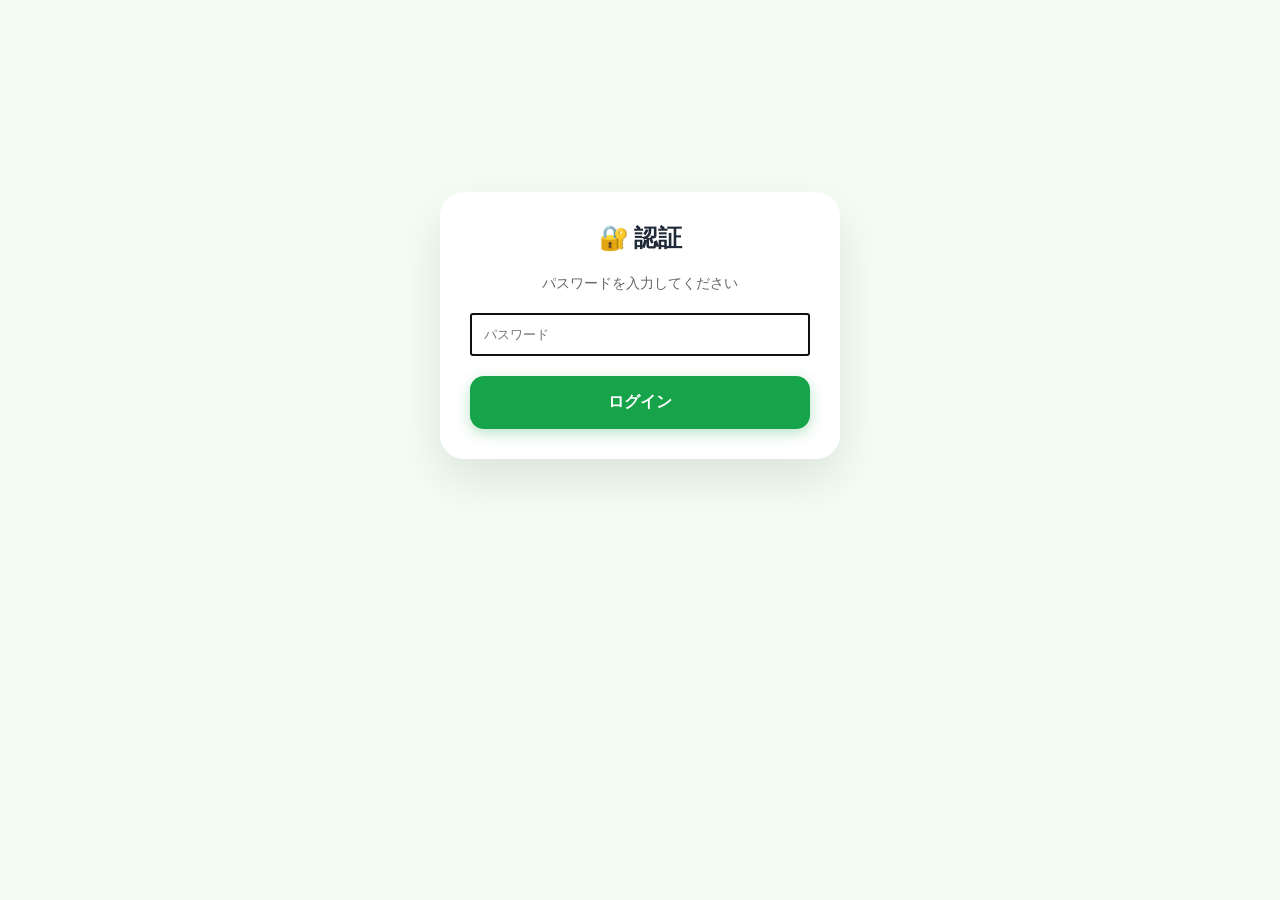
==== index.html @ e1ee48bd "Fix: バグ16 個人取引の帳簿・収支グラフ・帳票出力を連動" ====
<!DOCTYPE html>
<html lang="ja">
<head>
    <meta charset="UTF-8">
    <meta name="viewport" content="width=device-width, initial-scale=1.0, maximum-scale=1.0, user-scalable=no">
    <title>統合管理システム</title>
    <!-- Google Fonts for typography -->
    <link href="https://fonts.googleapis.com/css2?family=Inter:wght@400;500;600;700&display=swap" rel="stylesheet">
    <link rel="stylesheet" href="style.css">
    <link rel="apple-touch-icon" href="apple-touch-icon.png">
    <link rel="icon" type="image/png" href="apple-touch-icon.png">
    <script src="https://cdnjs.cloudflare.com/ajax/libs/html5-qrcode/2.3.8/html5-qrcode.min.js" type="text/javascript"></script>
</head>
<body>
    <!-- ログインモーダル (GitHub Pages用) -->
    <div id="login-modal" class="modal" style="display: none; z-index: 9999; background: rgba(0,0,0,0.8);">
        <div class="modal-content" style="max-width: 400px; margin: 15% auto; text-align: center;">
            <h2 style="margin-bottom: 20px;">🔐 認証</h2>
            <p style="margin-bottom: 20px; font-size: 0.9rem; color: #666;">パスワードを入力してください</p>
            <input type="password" id="login-password" class="search-input" placeholder="パスワード" style="width: 100%; margin-bottom: 20px; padding: 12px;">
            <div id="login-error" style="color: #e74c3c; margin-bottom: 15px; display: none; font-size: 0.85rem;">パスワードが正しくありません</div>
            <button id="login-submit-btn" class="primary-btn" style="width: 100%;">ログイン</button>
        </div>
    </div>
    <div class="app-container" style="display: none;">
        <!-- Side Menu (提案32) -->
        <div id="menu-overlay" class="menu-overlay"></div>
        <nav id="side-menu" class="side-menu">
            <div class="menu-header">
                <div class="menu-title">メニュー</div>
                <button id="menu-close-btn" class="icon-btn"><ion-icon name="close-outline"></ion-icon></button>
            </div>
            <ul class="menu-list">
                <li class="menu-item" id="menu-settings-btn">
                    <ion-icon name="settings-outline"></ion-icon>
                    <span>システム設定</span>
                </li>
                <li class="menu-item" id="menu-master-btn">
                    <ion-icon name="construct-outline"></ion-icon>
                    <span>マスタ管理</span>
                </li>
                <li class="menu-item" id="menu-rebuild-stock-btn">
                    <ion-icon name="refresh-circle-outline"></ion-icon>
                    <span>在庫の全再集計</span>
                </li>
                <li class="menu-item" id="menu-sales-analysis-btn">
                    <ion-icon name="bar-chart-outline"></ion-icon>
                    <span>売上分析</span>
                </li>
                <li class="menu-item" id="menu-history-search-btn">
                    <ion-icon name="search-outline"></ion-icon>
                    <span>過去履歴検索</span>
                </li>
            </ul>
            <div class="menu-footer">
                <p>Ver 1.0.0</p>
            </div>
        </nav>

        <!-- Header -->
        <header class="glass-header">
            <div class="header-main">
                <button id="menu-open-btn" class="icon-btn header-icon-btn">
                    <ion-icon name="menu-outline"></ion-icon>
                </button>
                <div class="header-center">
                    <h1 id="header-title">統合管理システム</h1>
                </div>
                <button id="sync-btn" class="icon-btn header-icon-btn" title="データを同期">
                    <ion-icon name="sync-outline"></ion-icon>
                </button>
            </div>
        </header>

        <!-- Main Content Area -->
        <main id="content-area">
            <!-- 1. ホーム (Dashboard) -->
            <div id="tab-ledger" class="tab-content active">
                <!-- View Switcher (Segment Control) -->
                <div class="view-switcher">
                    <button class="switcher-item active" data-view="dashboard">ダッシュボード</button>
                    <button class="switcher-item" data-view="details">月次明細</button>
                </div>

                <!-- 在庫アラートセクション (常に上部に表示) -->
                <div class="card glass-card alert-section">
                    <div id="inventory-alerts-container">
                        <div class="empty-history" style="padding: 20px; text-align: center; color: var(--text-muted);">
                            <ion-icon name="sync-outline" class="spinning" style="font-size: 20px; margin-bottom: 4px;"></ion-icon>
                            <div>在庫状況を確認中...</div>
                        </div>
                    </div>
                </div>

                <!-- 共通期間フィルタ (Unified Ledger Filter) -->
                <div id="unified-ledger-filter" class="unified-ledger-filter" style="margin: 8px 0;">
                    <!-- JSで動的に生成 -->
                </div>

                <!-- 1. Dashboard View (Active by default) -->
                <div id="ledger-dashboard-view">
                    <!-- Summary Section -->
                    <div class="ledger-top-summary">
                        <div class="empty-history" style="width: 100%; padding: 30px; text-align: center; color: var(--text-muted); background: rgba(255,255,255,0.3); border-radius: 12px;">
                            <ion-icon name="sync-outline" class="spinning" style="font-size: 24px; margin-bottom: 8px;"></ion-icon>
                            <div>収支データを集計中...</div>
                        </div>
                    </div>

                    <!-- Chart Card -->
                    <div class="card glass-card ledger-chart-card">
                        <div class="card-header-with-filter">
                            <h2 class="card-title-with-icon">
                                <ion-icon name="stats-chart-outline"></ion-icon>
                                収支推移
                            </h2>
                        </div>
                        
                        <div class="chart-container">
                            <div class="chart-y-axis">
                                <span>100k</span>
                                <span>50k</span>
                                <span>0k</span>
                            </div>
                            <div class="chart-bars">
                                <!-- JSで動的に生成されます -->
                            </div>
                        </div>
                        <div class="chart-legend">
                            <span class="legend-item"><span class="dot income"></span>売上</span>
                            <span class="legend-item"><span class="dot expense"></span>費用</span>
                        </div>
                    </div>

                    <!-- Recent Transactions -->
                    <div class="card glass-card list-card ledger-list">
                        <h2 class="section-title-mini">最新の取引履歴</h2>
                        <div class="empty-history" style="padding: 40px; text-align: center; color: var(--text-muted);">
                            <ion-icon name="sync-outline" class="spinning" style="font-size: 24px; margin-bottom: 8px;"></ion-icon>
                            <div>履歴を読み込み中...</div>
                        </div>
                    </div>
                </div>

                <!-- 2. Detailed Table View (Hidden by default) -->
                <div id="ledger-details-view" style="display: none;">
                    <div class="card glass-card detailed-table-card">
                        <div class="card-header-with-filter">
                            <h2 class="card-title-with-icon">
                                <ion-icon name="list-outline"></ion-icon>
                                月次明細
                            </h2>
                            <button id="export-ledger-btn" class="btn-export" title="スプレッドシートに出力">
                                <ion-icon name="cloud-download-outline"></ion-icon>
                                <span>帳票出力</span>
                            </button>
                        </div>

                        <!-- 帳票出力ステータスエリア -->
                        <div id="ledger-export-status" class="export-status-area" style="display: none; margin: 10px 0; padding: 10px 14px; border-radius: 8px; font-size: 0.9em;"></div>

                        <div class="detailed-table-wrapper">
                            <table class="detailed-table">
                                <thead>
                                    <tr>
                                        <th class="sticky-col first">注文日</th>
                                        <th class="sticky-col second">品名</th>
                                        <th>売上</th>
                                        <th>仕入</th>
                                        <th>通信</th>
                                        <th>修繕</th>
                                        <th>消耗品</th>
                                        <th>諸会</th>
                                        <th>手数料</th>
                                        <th>雑費</th>
                                        <th class="profit-col">粗利</th>
                                    </tr>
                                </thead>
                                <tbody id="ledger-list-body">
                                    <!-- JSで動的に描画されます -->
                                </tbody>
                                <tfoot>
                                    <tr class="totals-row">
                                        <td colspan="2" class="sticky-col first">合計</td>
                                        <td id="ledger-total-sales">0</td>
                                        <td id="ledger-total-purchase">0</td>
                                        <td id="ledger-total-comm">0</td>
                                        <td id="ledger-total-repair">0</td>
                                        <td id="ledger-total-supplies">0</td>
                                        <td id="ledger-total-dues">0</td>
                                        <td id="ledger-total-fee">0</td>
                                        <td id="ledger-total-misc">0</td>
                                        <td id="ledger-total-profit" class="profit-col">0</td>
                                    </tr>
                                </tfoot>
                            </table>
                        </div>
                        <p class="table-hint">※横スクロールで詳細を確認できます。日付・品名は固定されています。</p>
                    </div>
                </div>
            </div>

            <!-- 2. 在庫 (Inventory) -->
            <div id="tab-inventory" class="tab-content">
                <div class="inventory-header">
                    <div class="search-container">
                        <div class="search-bar">
                            <ion-icon name="search-outline"></ion-icon>
                            <input type="text" id="stock-search-input" placeholder="在庫を検索...">
                            <button id="stock-search-clear" title="検索をクリア">
                                <ion-icon name="close-outline"></ion-icon>
                            </button>
                            <button id="stock-scan-btn-top" class="icon-btn-inline" title="QRスキャン">
                                <ion-icon name="camera-outline"></ion-icon>
                            </button>
                        </div>
                    </div>
                    <div class="inventory-filter-chips">
                        <button class="filter-chip" data-filter="in-stock">
                            <ion-icon name="checkmark-circle-outline"></ion-icon>在庫あり
                        </button>
                        <button class="filter-chip" data-filter="no-stock">
                            <ion-icon name="close-circle-outline"></ion-icon>在庫なし
                        </button>
                        <button class="filter-chip" data-filter="stock-alert">
                            <ion-icon name="alert-circle-outline"></ion-icon>不足
                        </button>
                        <button class="filter-chip" data-filter="threshold-zero">
                            <ion-icon name="warning-outline"></ion-icon>閾値0
                        </button>
                        <button class="filter-chip" data-filter="unchecked">
                            <ion-icon name="help-circle-outline"></ion-icon>未確認
                        </button>
                        <button class="filter-chip" data-filter="hidden">
                            <ion-icon name="eye-off-outline"></ion-icon>非表示品
                        </button>
                        <div id="dynamic-category-chips" class="dynamic-chips-wrapper">
                            <!-- JSで動的にカテゴリチップが生成されます -->
                        </div>
                    </div>
                </div>

                <div class="card glass-card stock-card">
                    <div class="card-header-with-badge">
                        <h2 class="card-title-with-icon">
                            <ion-icon name="cube-outline"></ion-icon>
                            現在庫一覧
                        </h2>
                        <div style="display: flex; gap: 8px; align-items: center;">
                            <button id="stocktake-mode-toggle" class="mode-toggle-btn">
                                <ion-icon name="checkbox-outline"></ion-icon>
                                棚卸開始
                            </button>
                            <span class="count-badge">全 <span id="total-stock-items">-</span> 品目</span>
                        </div>
                    </div>

                    <div class="stock-table-container">
                        <div id="stock-list-body" class="stock-list-container">
                            <div style="text-align:center; padding: 40px; color: var(--text-secondary);">
                                <ion-icon name="sync-outline" class="spinning" style="font-size: 24px; vertical-align: middle; margin-right: 8px;"></ion-icon>
                                データを読み込み中...
                            </div>
                        </div>
                    </div>
                </div>
            </div>

            <!-- 3. 仕入 (Purchase) -->
            <div id="tab-purchase" class="tab-content">
                <div class="summary-card glass-card">
                    <h3>今月の仕入合計</h3>
                    <div class="amount" id="purchase-monthly-total">読み込み中...</div>
                    <div class="history-badge cursor-pointer" onclick="document.getElementById('purchase-history').scrollIntoView({behavior: 'smooth'})">
                        <ion-icon name="checkmark-circle"></ion-icon>
                        <span id="purchase-history-count">読み込み中...</span>
                    </div>
                </div>
                <div class="card glass-card">
                    <h2 class="card-title-with-icon">
                        <ion-icon name="cart-outline"></ion-icon>
                        新規仕入
                    </h2>
                    <div class="input-grid">
                        <div class="input-group">
                            <label>仕入日</label>
                            <input type="date" id="purchase-date">
                        </div>
                        <div class="input-group">
                            <label>ステータス</label>
                            <select id="buy-status-entry">
                                <option value="">--- データ取得中 ---</option>
                            </select>
                        </div>
                    </div>
                    <div class="input-group">
                        <label>仕入先</label>
                        <input type="text" id="buy-vendor" list="supplier-list" placeholder="仕入先を入力または選択">
                        <datalist id="supplier-list">
                        </datalist>
                    </div>
                    <div class="input-group">
                        <label>品名 <span id="buy-item-preview" class="input-image-preview"></span></label>
                        <input type="text" id="buy-item" list="product-list" placeholder="品名を入力または選択">
                        <datalist id="product-list">
                        </datalist>
                    </div>
                    <div class="input-grid">
                        <div class="input-group">
                            <label>価格 (合計)</label>
                            <input type="number" id="buy-price" placeholder="0">
                        </div>
                        <div class="input-group">
                            <label>数量</label>
                            <input type="number" id="buy-quantity" placeholder="0">
                        </div>
                    </div>
                    <div class="input-group">
                        <label>支払方法</label>
                        <input type="text" id="buy-payment" list="payment-list" placeholder="支払方法を入力または選択">
                        <datalist id="payment-list">
                        </datalist>
                    </div>
                    <div class="input-group">
                        <label>区分</label>
                        <select id="buy-category">
                            <option value="">--- データ取得中 ---</option>
                        </select>
                    </div>
                    <div class="input-group">
                        <label>備考</label>
                        <textarea id="buy-note" placeholder="備考を入力"></textarea>
                    </div>
                    <div class="submit-group btn-group-horizontal">
                        <button id="buy-submit" class="primary-btn">単発で登録</button>
                        <button id="buy-add-basket" class="primary-btn secondary-btn" style="background: var(--light-green); color: var(--accent-green); border: none;">
                            <ion-icon name="add-circle-outline"></ion-icon> リストに追加
                        </button>
                    </div>

                    <!-- 買い物カゴエリア (Proposal 38) -->
                    <div id="basket-section-purchase" class="basket-section">
                        <h3 style="font-size: 13px; margin-bottom: 12px; color: var(--text-muted);">
                            <ion-icon name="list-outline"></ion-icon> 一括登録待ちリスト
                        </h3>
                        <div id="basket-list-purchase" class="basket-list">
                            <!-- JSで挿入 -->
                        </div>
                        <div class="basket-footer">
                            <div class="basket-total">
                                <label>レシート/注文 合計</label>
                                <span class="val" id="basket-total-purchase">¥0</span>
                            </div>
                            <div class="btn-group-horizontal">
                                <button class="primary-btn bulk-submit-btn" style="background: var(--accent-green);">一括登録する</button>
                                <button class="primary-btn secondary-btn bulk-clear-btn">破棄</button>
                            </div>
                        </div>
                    </div>
                </div>

                <div class="history-section" id="purchase-history">
                    <h2 class="section-title card-title-with-icon">
                        <ion-icon name="time-outline"></ion-icon>
                        仕入履歴
                    </h2>
                    
                    <div id="purchase-history-list">
                        <div class="empty-history" style="padding: 40px; text-align: center; color: var(--text-muted);">
                            <ion-icon name="sync-outline" class="spinning" style="font-size: 24px; margin-bottom: 8px;"></ion-icon>
                            <div>読み込み中...</div>
                        </div>
                    </div>
                </div>
            </div>

            <!-- 4. 製造 (Manufacturing) -->
            <div id="tab-manufacturing" class="tab-content">
                <div class="summary-card glass-card">
                    <h3>現在進行中の製造</h3>
                    <div class="amount" id="manufacturing-history-count">読み込み中...</div>
                    <div class="history-badge cursor-pointer" onclick="document.getElementById('manufacturing-history').scrollIntoView({behavior: 'smooth'})">
                        <span id="manufacturing-history-status">---</span>
                    </div>
                </div>

                <div class="card glass-card">
                    <h2 class="card-title-with-icon">
                        <ion-icon name="hammer-outline"></ion-icon>
                        製造開始
                    </h2>
                    <div class="input-grid">
                        <div class="input-group">
                            <label>製造開始日</label>
                            <input type="date" id="manufacturing-date">
                        </div>
                        <div class="input-group">
                            <label>製造数量</label>
                            <input type="text" id="make-quantity" min="1" placeholder="数量を入力">
                        </div>
                    </div>
                    <div class="input-group">
                        <label>品名 <span id="make-item-preview" class="input-image-preview"></span></label>
                        <div class="input-with-icon">
                            <select id="make-item">
                                <option value="">--- データ取得中 ---</option>
                            </select>
                            <button class="icon-input-btn mini-search-btn" onclick="openQuickSearch('make-item')">
                                <ion-icon name="search-outline"></ion-icon>
                            </button>
                        </div>
                    </div>

                    <!-- BOM在庫チェック結果表示用 (提案対応: 位置を上に移動) -->
                    <div id="bom-check-container" class="bom-check-container" style="display: none; margin-top: -10px; margin-bottom: 16px;">
                        <div class="bom-check-header">
                            <ion-icon name="list-circle-outline"></ion-icon>
                            <span>構成部品の在庫状況</span>
                        </div>
                        <div id="bom-check-result" class="bom-check-list">
                            <!-- JSで動的に生成されます -->
                        </div>
                    </div>

                    <div class="input-group">
                        <label>備考</label>
                        <textarea id="make-note" placeholder="特記事項があれば入力"></textarea>
                    </div>

                    <div class="auto-process-info">
                        <p><ion-icon name="information-circle-outline"></ion-icon> <strong>自動処理:</strong> 登録時に以下の処理が行われます</p>
                        <ul>
                            <li>製造IDの自動採番 (M0001-)</li>
                            <li>BOMに基づく在庫の自動引当</li>
                            <li>FIFOによる原価の自動計算</li>
                        </ul>
                    </div>

                    <button id="make-submit" class="primary-btn">製造を開始する</button>
                </div>

                <div class="history-section" id="manufacturing-history">
                    <h2 class="section-title card-title-with-icon">
                        <ion-icon name="list-outline"></ion-icon>
                        製造履歴・進捗管理
                    </h2>

                    <!-- 製造履歴フィルター (提案28) -->
                    <div class="history-filter-container glass-card shadow-none" style="padding: 12px; margin-bottom: 16px; background: rgba(255,255,255,0.4);">
                        <div class="input-grid">
                            <div class="input-group mini" style="margin-bottom: 0;">
                                <label style="font-size: 11px;">ステータス</label>
                                <select id="manufacturing-history-status-filter" style="padding: 6px 10px; font-size: 13px; height: 36px;" onchange="applyManufacturingHistoryFilter()">
                                    <option value="">すべて</option>
                                </select>
                            </div>
                            <div class="input-group mini" style="margin-bottom: 0;">
                                <label style="font-size: 11px;">品名</label>
                                <select id="manufacturing-history-item-filter" style="padding: 6px 10px; font-size: 13px; height: 36px;" onchange="applyManufacturingHistoryFilter()">
                                    <option value="">すべて</option>
                                </select>
                            </div>
                        </div>
                    </div>
                    
                    <div id="manufacturing-history-list">
                        <div class="empty-history" style="padding: 40px; text-align: center; color: var(--text-muted);">
                            <ion-icon name="sync-outline" class="spinning" style="font-size: 24px; margin-bottom: 8px;"></ion-icon>
                            <div>読み込み中...</div>
                        </div>
                    </div>
                </div>
            </div>

            <!-- 5. 販売 (Sales) -->
            <div id="tab-sales" class="tab-content">
                <div class="summary-card glass-card sales-summary-card" style="display: flex; flex-direction: row; justify-content: space-between; align-items: stretch; text-align: left; padding: 16px;">
                    <div class="sales-summary-main" style="flex: 1; border-right: 1px solid rgba(0,0,0,0.1); padding-right: 12px; display: flex; flex-direction: column; justify-content: center;">
                        <h3 style="margin-bottom: 4px; font-size: 11px; color: var(--text-secondary); text-align: left;">今月の売上</h3>
                        <div class="amount" id="sales-monthly-total" style="color: var(--accent-green); font-size: 20px; font-weight: 700; margin-bottom: 4px; text-align: left; width: auto;">読み込み中...</div>
                        <div style="font-size: 10px; color: var(--text-secondary);">完了: <span id="sales-completed-count" style="font-weight: 600;">0</span>件</div>
                    </div>
                    <div class="sales-summary-sub" style="flex: 1; padding-left: 12px; display: flex; flex-direction: column; justify-content: center;">
                        <h3 style="margin-bottom: 4px; font-size: 11px; color: var(--text-secondary); text-align: left;">売上見込み</h3>
                        <div class="amount-sub" id="sales-expected-total" style="font-size: 16px; font-weight: 700; color: var(--text-main); margin-bottom: 6px;">¥0</div>
                        <div class="history-badge cursor-pointer" style="margin-top: 0; align-self: flex-start; padding: 2px 6px; font-size: 10px;" onclick="document.getElementById('sales-history').scrollIntoView({behavior: 'smooth'})">
                            <span id="sales-history-status">---</span>
                        </div>
                    </div>
                </div>

                <div class="card glass-card">
                    <h2 class="card-title-with-icon">
                        <ion-icon name="pricetags-outline"></ion-icon>
                        販売登録
                    </h2>
                    
                    <div class="input-grid">
                        <div class="input-group">
                            <label>販売開始日</label>
                            <input type="date" id="sales-date">
                        </div>
                        <div class="input-group">
                            <label>管理区分</label>
                            <div class="radio-group-horizontal">
                                <label class="radio-label">
                                    <input type="radio" name="sales-type" value="business" checked>
                                    <span>事業用</span>
                                </label>
                                <label class="radio-label">
                                    <input type="radio" name="sales-type" value="personal">
                                    <span>個人用</span>
                                </label>
                            </div>
                        </div>
                    </div>

                    <div class="input-group">
                        <label>売先</label>
                        <select id="sale-buyer">
                            <option value="">--- データ取得中 ---</option>
                        </select>
                    </div>

                    <div class="input-group">
                        <label id="product-name-label">品名 <span id="sale-item-preview" class="input-image-preview"></span> <span id="sale-item-mode-text">(事業用: リストから選択のみ)</span></label>
                        <div class="input-with-icon">
                            <select id="sale-item">
                                <option value="">--- データ取得中 ---</option>
                            </select>
                            <button class="icon-input-btn mini-search-btn" onclick="openQuickSearch('sale-item')">
                                <ion-icon name="search-outline"></ion-icon>
                            </button>
                        </div>
                        <p class="input-hint personal-only" style="display: none;">※個人用は自由入力が可能です(実装時切替)</p>
                    </div>

                    <div class="input-grid">
                        <div class="input-group">
                            <label>数量</label>
                            <input type="number" id="sale-quantity" value="1" min="1">
                        </div>
                        <div class="input-group">
                            <label>販売価格</label>
                            <input type="number" id="sale-price" placeholder="0">
                        </div>
                    </div>

                    <!-- 販売在庫チェック結果表示用 (提案対応) -->
                    <div id="sale-stock-check-container" class="bom-check-container" style="display: none; margin-top: -10px; margin-bottom: 16px;">
                        <div id="sale-stock-check-result" class="bom-check-list">
                            <!-- JSで動的に生成されます -->
                        </div>
                    </div>

                    <div class="input-grid">
                        <div class="input-group">
                            <label>発送方法</label>
                            <select id="sale-shipping">
                                <option value="">--- 選択してください ---</option>
                                <option>らくらくメルカリ便</option>
                                <option>ゆうゆうメルカリ便</option>
                                <option>定形外郵便</option>
                                <option>宅急便</option>
                                <option>レターパック</option>
                                <option>その他</option>
                            </select>
                        </div>
                        <div class="input-group">
                            <label>送料合計</label>
                            <input type="number" id="sale-shipping-cost" placeholder="0">
                        </div>
                    </div>

                    <div class="input-group">
                        <label>追跡番号</label>
                        <input type="text" id="sale-tracking-number" placeholder="追跡番号を入力">
                    </div>

                    <div class="input-group">
                        <label>送料負担</label>
                        <div class="radio-group-horizontal">
                            <label class="radio-label">
                                <input type="radio" name="sale-shipping-payer" value="出品者" checked>
                                <span>出品者負担</span>
                            </label>
                            <label class="radio-label">
                                <input type="radio" name="sale-shipping-payer" value="落札者">
                                <span>落札者負担</span>
                            </label>
                        </div>
                    </div>

                    <div class="input-group">
                        <label>備考</label>
                        <textarea id="sale-note" placeholder="PUDO場所、取引メモなど"></textarea>
                    </div>

                    <div class="auto-process-info">
                        <p><ion-icon name="information-circle-outline"></ion-icon> <strong>処理:</strong> 登録時に以下の処理が行われます</p>
                        <ul>
                            <li>対象商品の即時在庫引当 (FIFO)</li>
                            <li>販売IDの自動採番 (S00001-)</li>
                            <li>(事業用のみ) 帳簿(T_帳簿)への自動転記</li>
                        </ul>
                    </div>

                    <div class="submit-group">
                        <button id="sale-submit" class="primary-btn">注文を登録する</button>
                        <button id="sale-submit-pending" class="primary-btn white-btn">入金待ちで登録</button>
                    </div>
                </div>

                <div class="history-section" id="sales-history">
                    <h2 class="section-title card-title-with-icon">
                        <ion-icon name="ship-outline"></ion-icon>
                        発送・取引待ち
                    </h2>
                    
                    <div class="history-filter-container glass-card shadow-none" style="padding: 12px; margin-bottom: 16px; background: rgba(255,255,255,0.4);">
                        <div class="input-grid">
                            <div class="input-group mini" style="margin-bottom: 0;">
                                <label style="font-size: 11px;">ステータス</label>
                                <select id="sales-history-status-filter" style="padding: 6px 10px; font-size: 13px; height: 36px;" onchange="applySalesHistoryFilter()">
                                    <option value="">すべて</option>
                                </select>
                            </div>
                            <div class="input-group mini" style="margin-bottom: 0;">
                                <label style="font-size: 11px;">売先</label>
                                <select id="sales-history-buyer-filter" style="padding: 6px 10px; font-size: 13px; height: 36px;" onchange="applySalesHistoryFilter()">
                                    <option value="">すべて</option>
                                </select>
                            </div>
                        </div>
                    </div>
                    
                    <div id="sales-history-list">
                        <div class="empty-history" style="padding: 40px; text-align: center; color: var(--text-muted);">
                            <ion-icon name="sync-outline" class="spinning" style="font-size: 24px; margin-bottom: 8px;"></ion-icon>
                            <div>読み込み中...</div>
                        </div>
                    </div>
                </div>
            </div>

            <!-- 6. 経費 (Expense) -->
            <div id="tab-expense" class="tab-content">
                <div class="summary-card glass-card">
                    <h3>今月の経費合計</h3>
                    <div class="amount" id="expense-monthly-total">読み込み中...</div>
                    <div class="history-badge cursor-pointer" onclick="document.getElementById('expense-history').scrollIntoView({behavior: 'smooth'})">
                        <ion-icon name="checkmark-circle"></ion-icon>
                        <span id="expense-history-count">読み込み中...</span>
                    </div>
                </div>
                <div class="card glass-card">
                    <h2 class="card-title-with-icon">
                        <ion-icon name="cash-outline"></ion-icon>
                        経費登録
                    </h2>
                    <div class="input-grid">
                        <div class="input-group">
                            <label>注文日</label>
                            <input type="date" id="expense-date">
                        </div>
                        <div class="input-group">
                            <label>ステータス</label>
                            <select id="exp-status-entry">
                                <option value="">--- データ取得中 ---</option>
                            </select>
                        </div>
                    </div>
                    <div class="input-grid-4-6">
                        <div class="input-group">
                            <label>仕訳</label>
                            <input type="text" id="exp-account" list="expense-category-list" placeholder="仕訳を入力または選択">
                            <datalist id="expense-category-list">
                            </datalist>
                        </div>
                        <div class="input-group">
                            <label>購入先</label>
                            <input type="text" id="exp-vendor" list="vendor-list" placeholder="購入先を入力または選択">
                            <datalist id="vendor-list">
                            </datalist>
                        </div>
                    </div>
                    <div class="input-group">
                        <label>品名 <span id="exp-item-preview" class="input-image-preview"></span></label>
                        <input type="text" id="exp-item" list="expense-item-list" placeholder="品名や内容を入力または選択">
                        <datalist id="expense-item-list">
                        </datalist>
                        <label style="display: flex; align-items: center; gap: 8px; margin-top: 8px; font-size: 0.9em; cursor: pointer; color: var(--text-secondary);">
                            <input type="checkbox" id="exp-is-stock" style="width: auto;">
                            在庫管理対象とする（梱包材など）
                        </label>
                    </div>
                    <div class="input-grid">
                        <div class="input-group">
                            <label>価格 (合計)</label>
                            <input type="number" id="exp-price" placeholder="0">
                        </div>
                        <div class="input-group">
                            <label>数量</label>
                            <input type="number" id="exp-quantity" placeholder="0">
                        </div>
                    </div>
                    <div class="input-grid" style="grid-template-columns: 7fr 3fr;">
                        <div class="input-group">
                            <label>支払方法</label>
                            <input type="text" id="exp-payment" list="expense-payment-list" placeholder="支払方法を入力または選択">
                            <datalist id="expense-payment-list">
                            </datalist>
                        </div>
                        <div class="input-group" style="justify-content: center; padding-left: 10px;">
                            <label style="display: flex; align-items: center; gap: 8px; margin-top: 24px; cursor: pointer;">
                                <input type="checkbox" id="exp-receipt" style="width: auto; transform: scale(1.1);">
                                レシート有り
                            </label>
                        </div>
                    </div>
                    <div class="input-group">
                        <label>備考</label>
                        <textarea id="exp-note" placeholder="詳細を入力"></textarea>
                    </div>
                    <div class="submit-group btn-group-horizontal">
                        <button id="exp-submit" class="primary-btn">単発で登録</button>
                        <button id="exp-add-basket" class="primary-btn secondary-btn" style="background: var(--light-green); color: var(--accent-green); border: none;">
                            <ion-icon name="add-circle-outline"></ion-icon> リストに追加
                        </button>
                    </div>

                    <!-- 買い物カゴエリア (Proposal 38) -->
                    <div id="basket-section-expense" class="basket-section">
                        <h3 style="font-size: 13px; margin-bottom: 12px; color: var(--text-muted);">
                            <ion-icon name="list-outline"></ion-icon> 一括登録待ちリスト
                        </h3>
                        <div id="basket-list-expense" class="basket-list">
                            <!-- JSで挿入 -->
                        </div>
                        <div class="basket-footer">
                            <div class="basket-total">
                                <label>レシート/注文 合計</label>
                                <span class="val" id="basket-total-expense">¥0</span>
                            </div>
                            <div class="btn-group-horizontal">
                                <button class="primary-btn bulk-submit-btn" style="background: var(--accent-green);">一括登録する</button>
                                <button class="primary-btn secondary-btn bulk-clear-btn">破棄</button>
                            </div>
                        </div>
                    </div>
                </div>

                <div class="history-section" id="expense-history">
                    <h2 class="section-title card-title-with-icon">
                        <ion-icon name="time-outline"></ion-icon>
                        経費履歴
                    </h2>
                    
                    <div id="expense-history-list">
                        <div class="empty-history" style="padding: 40px; text-align: center; color: var(--text-muted);">
                            <ion-icon name="sync-outline" class="spinning" style="font-size: 24px; margin-bottom: 8px;"></ion-icon>
                            <div>読み込み中...</div>
                        </div>
                    </div>
                </div>
            </div>
        </main>

        <!-- Stock Update Sticky Bar -->
        <div id="stock-update-bar" class="stock-update-sticky-bar">
            <div class="update-info">
                <label>変更品目</label>
                <span id="pending-update-count">0</span>
            </div>
            <div class="update-actions">
                <button id="bulk-update-threshold" class="btn-confirm-update">更新を確定</button>
                <button id="bulk-update-status" class="btn-confirm-archive">廃盤を確定</button>
            </div>
        </div>

        <!-- Stocktake Sticky Bar -->
        <div id="stocktake-bar" class="stocktake-sticky-bar" style="display:none;">
            <div class="stocktake-summary-info">
                <div class="summary-stat">
                    <label>確認品目</label>
                    <span id="stocktake-verified-count">0</span>
                </div>
                <div class="summary-stat">
                    <label>差異あり</label>
                    <span id="stocktake-diff-count">0</span>
                </div>
            </div>
            <div class="stocktake-actions">
                <div class="stocktake-note-container">
                    <input type="text" id="stocktake-note" placeholder="棚卸メモ (任意)">
                </div>
                <button id="stocktake-scan-btn" class="btn-scan-stocktake">
                    <ion-icon name="camera-outline"></ion-icon>
                    スキャン
                </button>
                <button id="stocktake-submit" class="btn-confirm-stocktake">
                    <ion-icon name="checkmark-done-outline"></ion-icon>
                    棚卸を確定
                </button>
            </div>
        </div>

        <!-- Bottom Navigation -->
        <nav class="bottom-nav glass-nav">
            <button class="nav-item active" data-target="ledger" data-title="ホーム">
                <ion-icon name="home-outline"></ion-icon>
                <span>ホーム</span>
            </button>
            <button class="nav-item" data-target="inventory" data-title="在庫">
                <ion-icon name="cube-outline"></ion-icon>
                <span>在庫</span>
            </button>
            <button class="nav-item" data-target="purchase" data-title="仕入">
                <ion-icon name="cart-outline"></ion-icon>
                <span>仕入</span>
                <span class="nav-badge"></span>
            </button>
            <button class="nav-item" data-target="manufacturing" data-title="製造">
                <ion-icon name="hammer-outline"></ion-icon>
                <span>製造</span>
                <span class="nav-badge"></span>
            </button>
            <button class="nav-item" data-target="sales" data-title="販売">
                <ion-icon name="pricetags-outline"></ion-icon>
                <span>販売</span>
                <span class="nav-badge"></span>
            </button>
            <button class="nav-item" data-target="expense" data-title="経費">
                <ion-icon name="cash-outline"></ion-icon>
                <span>経費</span>
                <span class="nav-badge"></span>
            </button>
        </nav>
    </div>

    <!-- Feedback UI -->
    <div id="global-loader">
        <div class="loader-content">
            <ion-icon name="sync-outline" class="loader-spinner"></ion-icon>
            <div id="loader-text" class="loader-text">処理中...</div>
        </div>
    </div>
    <div id="toast-container"></div>

    <!-- Ionicons Script -->
    <script type="module" src="https://unpkg.com/ionicons@7.1.0/dist/ionicons/ionicons.esm.js"></script>
    <script nomodule src="https://unpkg.com/ionicons@7.1.0/dist/ionicons/ionicons.js"></script>
    <!-- 画像プレビュー用モーダル -->
    <div id="image-modal" class="image-modal" onclick="closeImageModal()">
        <span class="image-modal-close">&times;</span>
        <img id="image-modal-content" src="">
    </div>

    <!-- 写真アップロード用（非表示） -->
    <input type="file" id="hidden-photo-input" accept="image/*" class="hidden-file-input" onchange="handlePhotoSelected(event)">

    <!-- 設定モーダル (Master Data Manager) -->
    <div id="settings-modal" class="modal-overlay">
        <div class="modal-container glass-card">
            <header class="modal-header">
                <div class="header-left">
                    <button id="settings-back-btn" class="icon-btn" style="display: none;">
                        <ion-icon name="arrow-back-outline"></ion-icon>
                    </button>
                    <h2 id="settings-title">システム設定・マスタ管理</h2>
                </div>
                <button id="settings-close-btn" class="icon-btn">
                    <ion-icon name="close-outline"></ion-icon>
                </button>
            </header>
            
            <div id="settings-content" class="modal-content">
                <!-- 1. マスタ選択リスト (初期表示) -->
                <div id="master-select-view" class="settings-view active">
                    <p class="settings-hint">編集するマスタを選択してください</p>
                    <div class="master-list-grid">
                        <!-- JSで動的に生成されます -->
                    </div>
                </div>

                <!-- 2. マスタデータ編集ビュー (選択後に表示) -->
                <div id="master-editor-view" class="settings-view" style="display: none;">
                    <div class="editor-header">
                        <div class="search-bar mini">
                            <ion-icon name="search-outline"></ion-icon>
                            <input type="text" id="master-search-input" placeholder="検索...">
                        </div>
                        <button id="master-add-btn" class="primary-btn mini-btn">
                            <ion-icon name="add-outline"></ion-icon>追加
                        </button>
                    </div>
                    <div class="master-table-wrapper">
                        <table class="master-table">
                            <thead id="master-table-head">
                                <!-- 動的にヘッダーが生成されます -->
                            </thead>
                            <tbody id="master-table-body">
                                <!-- 動的にデータ行が生成されます -->
                            </tbody>
                        </table>
                    </div>
                </div>
            </div>
        </div>
    </div>

    <!-- マスタ詳細編集用モーダル (Nested Modal) -->
    <div id="master-edit-modal" class="modal-overlay" style="z-index: 1100;">
        <div class="modal-container glass-card" style="height: auto; max-height: 80vh;">
            <header class="modal-header">
                <h2 id="master-edit-title">項目の編集</h2>
                <button id="master-edit-close-btn" class="icon-btn">
                    <ion-icon name="close-outline"></ion-icon>
                </button>
            </header>
            <div class="modal-content">
                <form id="master-edit-form">
                    <div id="master-edit-fields" class="input-grid-single">
                        <!-- 動的に入力フィールドが生成されます -->
                    </div>
                    <div style="margin-top: 24px; display: flex; gap: 12px;">
                        <button type="button" id="master-edit-cancel" class="primary-btn outline-btn">キャンセル</button>
                        <button type="submit" id="master-edit-submit" class="primary-btn">保存する</button>
                    </div>
                </form>
            </div>
        </div>
    </div>
    <!-- 部材追加モーダル (Proposal 15) -->
    <div id="add-material-modal" class="modal-overlay" style="z-index: 1100;">
        <div class="modal-container glass-card" style="height: auto; max-height: 80vh;">
            <header class="modal-header">
                <h2 id="add-material-title">部材の追加消費</h2>
                <button id="add-material-close-btn" class="icon-btn">
                    <ion-icon name="close-outline"></ion-icon>
                </button>
            </header>
            <div class="modal-content">
                <div class="input-grid-single">
                    <div class="input-group">
                        <label>部材名</label>
                        <input type="text" id="add-material-item" list="product-list" placeholder="部材名を検索・入力">
                    </div>
                    <div class="input-group">
                        <label>数量</label>
                        <input type="number" id="add-material-quantity" value="1" min="1">
                    </div>
                    <div class="input-group">
                        <label>理由/備考</label>
                        <input type="text" id="add-material-reason" placeholder="追加の理由など">
                    </div>
                </div>
                <div style="margin-top: 24px; display: flex; gap: 12px;">
                    <button type="button" id="add-material-cancel" class="primary-btn outline-btn">キャンセル</button>
                    <button type="button" id="add-material-submit" class="primary-btn">引き当てる</button>
                </div>
            </div>
        </div>
    </div>

    <!-- クイック検索モーダル (Proposal 37) -->
    <div id="quick-search-modal" class="modal-overlay" style="z-index: 1200;">
        <div class="modal-container glass-card" style="height: 85vh; max-height: 85vh; width: 95%; max-width: 500px;">
            <header class="modal-header" style="padding: 10px 16px;">
                <div class="header-left">
                    <ion-icon name="search-outline" style="color: var(--accent-green); font-size: 18px;"></ion-icon>
                    <h2 id="quick-search-title" style="font-size: 14px;">項目を選択</h2>
                </div>
                <button id="quick-search-close-btn" class="icon-btn">
                    <ion-icon name="close-outline"></ion-icon>
                </button>
            </header>
            <div class="modal-content" style="padding: 6px; display: flex; flex-direction: column;">
                <div class="search-bar mini" style="margin-bottom: 4px;">
                    <ion-icon name="filter-outline"></ion-icon>
                    <input type="text" id="quick-search-input" placeholder="キーワードで絞り込み...">
                </div>
                <div id="quick-search-list" class="quick-search-list" style="flex: 1; overflow-y: auto;">
                    <!-- JSでリストが生成されます -->
                </div>
            </div>
        </div>
    </div>

    <!-- QRスキャナーオーバーレイ (Body直下へ移動) -->
    <div id="scanner-overlay" class="scanner-overlay" style="display: none;">
        <div class="scanner-container">
            <div id="reader"></div>
            <div class="scanner-controls">
                <input type="file" id="qr-file-input" accept="image/*" style="display: none;">
                <button id="scanner-file-btn" class="primary-btn outline-btn" style="padding: 8px 16px; font-size: 0.9rem;">
                    <ion-icon name="image-outline"></ion-icon> 画像を選択/撮影
                </button>
                <button id="scanner-close-btn" class="btn-secondary">閉じる</button>
            </div>
        </div>
    </div>

    <!-- 売上分析モーダル -->
    <div id="sales-analysis-modal" class="modal" style="display: none;">
        <div class="modal-container glass-card" style="height: 90vh; max-height: 90vh; width: 95%; max-width: 600px; display: flex; flex-direction: column;">
            <header class="modal-header">
                <div class="header-left">
                    <ion-icon name="bar-chart-outline" style="color: var(--accent-green); font-size: 20px;"></ion-icon>
                    <h2>売上分析</h2>
                </div>
                <button id="sales-analysis-close-btn" class="icon-btn">
                    <ion-icon name="close-outline"></ion-icon>
                </button>
            </header>
            <div class="modal-content" style="flex: 1; overflow-y: auto; padding: 15px;">
                <!-- 期間選択 -->
                <div class="filter-group" style="margin-bottom: 15px;">
                    <div class="filter-row">
                        <span class="filter-label">期間:</span>
                        <select id="sales-analysis-period-select" class="form-input">
                            <option value="current_month">今月</option>
                            <option value="last_month">先月</option>
                            <option value="current_year">今年</option>
                            <option value="all">全期間</option>
                        </select>
                    </div>
                </div>

                <div class="analysis-section">
                    <h3>商品別売上ランキング</h3>
                    <div id="analysis-product-ranking" class="analysis-card-list"></div>
                </div>
                
                <div class="analysis-section" style="margin-top: 20px;">
                    <h3>売先別売上分析</h3>
                    <div id="analysis-buyer-ranking" class="analysis-card-list"></div>
                </div>

                <div class="analysis-section" style="margin-top: 20px;">
                    <h3>月別利益率推移</h3>
                    <div id="analysis-profit-margin" class="analysis-card-list"></div>
                </div>

                <div class="analysis-section" style="margin-top: 20px;">
                    <h3>収支サマリー（年間俯瞰）</h3>
                    <div class="table-responsive">
                        <table class="ledger-table">
                            <thead>
                                <tr><th>月</th><th>売上</th><th>経費</th><th>粗利</th></tr>
                            </thead>
                            <tbody id="analysis-yearly-summary"></tbody>
                        </table>
                    </div>
                </div>
            </div>
        </div>
    </div>

    <!-- 過去履歴検索モーダル -->
    <div id="history-search-modal" class="modal" style="display: none;">
        <div class="modal-container glass-card" style="height: 90vh; max-height: 90vh; width: 95%; max-width: 600px; display: flex; flex-direction: column;">
            <header class="modal-header">
                <div class="header-left">
                    <ion-icon name="search-outline" style="color: var(--accent-green); font-size: 20px;"></ion-icon>
                    <h2>過去履歴検索</h2>
                </div>
                <button id="history-search-close-btn" class="icon-btn">
                    <ion-icon name="close-outline"></ion-icon>
                </button>
            </header>
            <div class="modal-content" style="flex: 1; overflow-y: auto; padding: 15px; display: flex; flex-direction: column;">
                <div class="search-filters" style="margin-bottom: 15px; background: var(--card-bg); padding: 10px; border-radius: 8px;">
                    <div class="form-group" style="margin-bottom: 10px;">
                        <label>検索キーワード (品名/摘要など)</label>
                        <input type="text" id="history-search-keyword" class="form-input" placeholder="キーワードを入力...">
                    </div>
                    <div class="form-row" style="margin-bottom: 10px;">
                        <div class="form-group" style="flex: 1; margin-bottom: 0;">
                            <label>期間 (From)</label>
                            <input type="date" id="history-search-from" class="form-input">
                        </div>
                        <div class="form-group" style="flex: 1; margin-bottom: 0;">
                            <label>期間 (To)</label>
                            <input type="date" id="history-search-to" class="form-input">
                        </div>
                    </div>
                    <div class="form-group" style="margin-bottom: 10px;">
                        <label>対象</label>
                        <select id="history-search-target" class="form-input">
                            <option value="all">すべて（仕入/経費/製造/販売）</option>
                            <option value="purchase">仕入</option>
                            <option value="expense">経費</option>
                            <option value="manufacturing">製造</option>
                            <option value="sales">販売</option>
                        </select>
                    </div>
                    <button id="history-search-execute-btn" class="primary-btn" style="width: 100%; margin-top: 5px;">
                        <ion-icon name="search-outline"></ion-icon> 検索実行
                    </button>
                </div>
                
                <div id="history-search-results" class="history-list" style="flex: 1; overflow-y: auto;">
                    <div class="empty-history">
                        <ion-icon name="search-outline"></ion-icon>
                        <p>条件を指定して検索してください</p>
                    </div>
                </div>
            </div>
        </div>
    </div>

    <button id="scroll-to-top-btn" class="scroll-to-top-btn" title="先頭へ戻る">
        <ion-icon name="arrow-up-outline"></ion-icon>
    </button>
    <script src="app.js"></script>
</body>
</html>
<!-- Build: 04/27/2026 22:37:48 -->
---- style.css ----
:root {
    /* Green Theme Palette (Premium & Modern) */
    --primary-bg: #f4fdf4;
    --dark-green: #115e2e;
    --accent-green: #16a34a;
    --light-green: #bbf7d0;
    --glass-bg: rgba(255, 255, 255, 0.85);
    --glass-border: rgba(255, 255, 255, 0.3);
    
    --text-main: #1f2937;
    --text-muted: #6b7280;
    --shadow-soft: 0 8px 32px rgba(22, 163, 74, 0.08);
    --shadow-nav: 0 -4px 24px rgba(0, 0, 0, 0.04);
    
    --bottom-nav-height: 58px;
}

* {
    margin: 0;
    padding: 0;
    box-sizing: border-box;
}

html, body {
    margin: 0;
    padding: 0;
    width: 100%;
    overflow-x: hidden;
    background-color: var(--bg-color);
    font-family: 'Inter', -apple-system, BlinkMacSystemFont, "Segoe UI", Roboto, sans-serif;
    color: var(--text-main);
    -webkit-tap-highlight-color: transparent;
}

body {
    background-color: var(--primary-bg);
    color: var(--text-main);
    /* Soft background gradient */
    background-image: 
        radial-gradient(circle at 10% 20%, rgba(187, 247, 208, 0.4) 0%, transparent 40%),
        radial-gradient(circle at 90% 80%, rgba(134, 239, 172, 0.3) 0%, transparent 40%);
    background-attachment: fixed;
    height: 100vh;
    overflow: hidden; /* Prevent body scroll, handled in main */
}

/* Switch UI for Master Flags */
.switch-ui {
    position: relative;
    display: inline-block;
    width: 44px;
    height: 24px;
}

.switch-ui input { 
    opacity: 0;
    width: 0;
    height: 0;
}

.slider {
    position: absolute;
    cursor: pointer;
    top: 0;
    left: 0;
    right: 0;
    bottom: 0;
    background-color: #ccc;
    transition: .3s;
    border-radius: 24px;
}

.slider:before {
    position: absolute;
    content: "";
    height: 18px;
    width: 18px;
    left: 3px;
    bottom: 3px;
    background-color: white;
    transition: .3s;
    border-radius: 50%;
}

input:checked + .slider {
    background-color: var(--accent-green);
}

input:checked + .slider:before {
    transform: translateX(20px);
}

.master-row-inactive {
    opacity: 0.6;
    background-color: rgba(0,0,0,0.02);
}

.app-container {
    width: 100%;
    max-width: 480px; /* Base max-width for mobile-first */
    margin: 0 auto;
    height: 100vh;
    display: flex;
    flex-direction: column;
    position: relative;
    box-shadow: 0 0 40px rgba(0,0,0,0.05);
    background-color: transparent;
}

/* Header */
.glass-header {
    height: 56px;
    padding: 0 10px;
    display: flex;
    align-items: center;
    justify-content: space-between;
    background: var(--glass-bg);
    backdrop-filter: blur(12px);
    -webkit-backdrop-filter: blur(12px);
    border-bottom: 1px solid var(--glass-border);
    position: sticky;
    top: 0;
    z-index: 100;
}

.header-main {
    display: flex;
    align-items: center;
    justify-content: space-between;
    width: 100%;
}

.header-center {
    display: flex;
    align-items: center;
    gap: 8px;
    flex: 1;
    justify-content: center;
}

.header-icon-btn {
    font-size: 24px;
    color: var(--dark-green);
    display: flex;
    align-items: center;
    justify-content: center;
    width: 40px;
    height: 40px;
}
.system-icon-img {
    width: 32px;
    height: 32px;
    border-radius: 8px;
    box-shadow: 0 2px 8px rgba(0,0,0,0.1);
}

.glass-header h1 {
    font-size: 16px;
    font-weight: 700;
    color: var(--dark-green);
    letter-spacing: 0.5px;
}

.header-actions {
    display: flex;
    align-items: center;
    gap: 16px;
}

.icon-btn {
    background: transparent;
    border: none;
    font-size: 24px;
    color: var(--text-muted);
    cursor: pointer;
    display: flex;
    align-items: center;
    justify-content: center;
    transition: all 0.2s ease;
}

.icon-btn:active {
    transform: scale(0.9);
    color: var(--accent-green);
}

.user-avatar {
    font-size: 30px;
    color: var(--accent-green);
    display: flex;
    align-items: center;
}

/* Input Grid for side-by-side fields */
.input-grid {
    display: grid;
    grid-template-columns: repeat(2, minmax(0, 1fr));
    gap: 12px;
}

@media (max-width: 400px) {
    .input-grid {
        grid-template-columns: 1fr 1fr !important; /* 強制的に等分割 */
        gap: 8px !important;
    }
    .input-grid > .input-group {
        min-width: 0 !important;
        overflow: hidden;
    }
}

.input-group {
    margin-bottom: 20px;
    min-width: 0; /* 防止: グリッド内での突き出し */
}

.input-grid-4-6 {
    display: grid;
    grid-template-columns: 4fr 6fr;
    gap: 12px;
}

/* Main Content Area */
#content-area {
    flex: 1;
    overflow-y: auto;
    overflow-x: hidden; /* 横ぶれ防止 */
    padding: 24px 10px calc(var(--bottom-nav-height) + 24px);
    scroll-behavior: smooth;
}

.tab-content {
    display: none;
    animation: fadeIn 0.4s ease-out forwards;
}

.tab-content.active {
    display: block;
}

/* Section Titles */
.section-title {
    font-size: 16px;
    color: var(--dark-green);
    margin: 32px 0 16px;
    font-weight: 700;
}

/* History Card */
.history-card {
    padding: 16px;
    margin-bottom: 16px;
    width: 100%;
}

.history-card-header {
    display: flex;
    justify-content: space-between;
    align-items: center;
    margin-bottom: 12px;
}

.history-id {
    font-size: 12px;
    font-weight: 700;
    color: var(--accent-green);
    background: rgba(22, 163, 74, 0.1);
    padding: 2px 8px;
    border-radius: 6px;
}

.history-product-info {
    font-size: 15px;
    font-weight: 600;
    color: var(--text-main);
    margin-bottom: 16px;
    padding: 8px 12px;
    background: rgba(0,0,0,0.03);
    border-radius: 10px;
    word-break: break-all;
}

.history-inputs-grid {
    display: grid;
    grid-template-columns: repeat(2, minmax(0, 1fr));
    gap: 12px;
}

.history-inputs-grid .input-group:last-child {
    grid-column: span 1;
}

.input-group.mini {
    margin-bottom: 0;
}

.input-group.mini label {
    font-size: 11px;
    margin-bottom: 4px;
}

.input-group.mini input,
.input-group.mini select {
    padding: 8px 10px;
    font-size: 13px;
    height: 38px;
}

.readonly-field {
    background: rgba(0,0,0,0.02) !important;
    color: var(--text-muted) !important;
    border-color: transparent !important;
}

.update-mini-btn {
    display: flex;
    align-items: center;
    gap: 6px;
    background: var(--accent-green);
    color: white;
    border: none;
    padding: 6px 12px;
    border-radius: 8px;
    font-size: 13px;
    font-weight: 600;
    cursor: pointer;
    transition: all 0.2s ease;
}

.update-mini-btn ion-icon {
    font-size: 16px;
}

.update-mini-btn:active {
    transform: scale(0.95);
    background: var(--dark-green);
}
.glass-card {
    background: var(--glass-bg);
    backdrop-filter: blur(16px);
    -webkit-backdrop-filter: blur(16px);
    border: 1px solid var(--glass-border);
    border-radius: 20px;
    padding: 24px;
    margin-bottom: 20px;
    box-shadow: var(--shadow-soft);
}

/* ログインモーダル専用スタイル */
.modal#login-modal {
    position: fixed;
    top: 0;
    left: 0;
    width: 100vw;
    height: 100vh;
    background: var(--primary-bg) !important; /* 背景をメイン背景色で塗りつぶす */
    display: flex;
    align-items: center;
    justify-content: center;
    z-index: 10000;
}

#login-modal .modal-content {
    background: white;
    padding: 30px;
    border-radius: 24px;
    box-shadow: 0 20px 50px rgba(0,0,0,0.1);
    width: 90%;
    max-width: 360px;
    text-align: center;
}

@keyframes spinning {
    from { transform: rotate(0deg); }
    to { transform: rotate(360deg); }
}

.spinning {
    animation: spinning 1s linear infinite;
}

/* Badges */
.badge {
    font-size: 10px;
    font-weight: 700;
    padding: 2px 8px;
    border-radius: 6px;
    text-transform: uppercase;
}

.badge-info {
    background: rgba(14, 165, 233, 0.1);
    color: #0284c7;
    border: 1px solid rgba(14, 165, 233, 0.2);
}

.badge-personal {
    background: rgba(245, 158, 11, 0.1);
    color: #d97706;
    border: 1px solid rgba(245, 158, 11, 0.2);
}

.badge-buyer {
    background: rgba(79, 70, 229, 0.1); /* Indigo */
    color: #4f46e5;
    border: 1px solid rgba(79, 70, 229, 0.2);
}

.badge-planned {
    background: #fff8e1;
    color: #f57f17;
    border: 1px solid #ffecb3;
    font-weight: bold;
}

.badge-pending {
    background: #fef2f2;
    color: #ef4444;
    border: 1px solid #fee2e2;
    font-weight: bold;
}

.badge-warning {
    background: rgba(230, 81, 0, 0.1);
    color: #e65100;
    border: 1px solid rgba(230, 81, 0, 0.2);
}

.badge-secondary {
    background: rgba(84, 110, 122, 0.1);
    color: #546e7a;
    border: 1px solid rgba(84, 110, 122, 0.2);
}

.badge-added {
    background: rgba(249, 115, 22, 0.1); /* Orange */
    color: #ea580c;
    border: 1px solid rgba(249, 115, 22, 0.2);
}

.add-material-btn {
    background: rgba(249, 115, 22, 0.1);
    color: #ea580c;
    border: 1px solid rgba(249, 115, 22, 0.2);
    padding: 4px 10px;
    border-radius: 8px;
    font-size: 11px;
    font-weight: 600;
    display: flex;
    align-items: center;
    gap: 4px;
    cursor: pointer;
    transition: all 0.2s;
}

.add-material-btn:active {
    transform: scale(0.95);
    background: rgba(249, 115, 22, 0.2);
}

/* Auto Process Info Box */
.auto-process-info {
    background: rgba(22, 163, 74, 0.05);
    border: 1px dashed var(--accent-green);
    border-radius: 12px;
    padding: 12px 14px;
    margin-bottom: 20px;
}

.auto-process-info p {
    font-size: 12px;
    color: var(--dark-green);
    display: flex;
    align-items: center;
    gap: 6px;
    margin-bottom: 6px;
}

.auto-process-info ul {
    list-style: none;
    padding-left: 20px;
}

.auto-process-info li {
    font-size: 11px;
    color: var(--text-muted);
    position: relative;
    margin-bottom: 2px;
}

.auto-process-info li::before {
    content: "\30FB";
    color: var(--accent-green);
    position: absolute;
    left: -12px;
}

/* Process Dates Grid */
.process-steps-container {
    background: rgba(255, 255, 255, 0.5);
    border-radius: 12px;
    padding: 12px;
    margin: 8px 0;
}

.group-label {
    display: block;
    font-size: 11px;
    font-weight: 700;
    color: var(--text-muted);
    margin-bottom: 8px;
}

.process-dates-grid {
    display: grid;
    grid-template-columns: repeat(3, 1fr);
    gap: 4px; /* 譛蟆上�髫咎俣縺ｫ隱ｿ謨ｴ */
}



/* Radio Groups */
.radio-group-horizontal {
    display: flex;
    gap: 16px;
    padding: 8px 0;
}

.radio-label {
    display: flex;
    align-items: center;
    gap: 6px;
    font-size: 14px;
    color: var(--text-main);
    cursor: pointer;
}

.radio-label input[type="radio"] {
    width: 18px;
    height: 18px;
    accent-color: var(--accent-green);
}

.input-hint {
    font-size: 11px;
    color: var(--accent-green);
    margin-top: 4px;
    font-weight: 500;
}

/* 4-Item Process Dates Grid */
.process-dates-grid-4 {
    display: grid;
    grid-template-columns: 1fr 1fr;
    gap: 10px;
}

.history-sub-info {
    font-size: 12px;
    color: var(--text-muted);
    margin: 4px 0 8px;
    padding-left: 4px;
}

.shadow-none {
    box-shadow: none !important;
}

/* Existing styles... */
.date-input-mini {
    display: flex;
    flex-direction: column;
}

.date-input-mini label {
    font-size: 10px;
    color: var(--text-muted);
    margin-bottom: 2px;
}

.date-input-mini input,
.date-input-mini select {
    width: 100%;
    min-width: 0; /* 蟷�ｸ崎ｶｳ譎ゅ↓邵ｮ蟆上ｒ險ｱ蜿ｯ */
    font-size: 10px; /* 11px縺九ｉ10px縺ｫ荳九￡縺ｦ讓ｪ蟷�ｒ遒ｺ菫� */
    padding: 6px 1px; /* 蟾ｦ蜿ｳ繝代ョ繧｣繝ｳ繧ｰ繧偵⊇縺ｼ繧ｼ繝ｭ縺ｫ縺励※蜀�ｮｹ繧貞庶繧√ｋ */
    border-radius: 6px;
    border: 1px solid rgba(0,0,0,0.15);
    background: #fff;
    height: 32px;
    /* 繝｢繝舌う繝ｫ繝悶Λ繧ｦ繧ｶ迚ｹ譛峨�繧ｹ繧ｿ繧､繝ｫ繝ｪ繧ｻ繝�ヨ */
    -webkit-appearance: none;
    -moz-appearance: none;
    appearance: none;
}

.date-input {
    width: 100%;
    min-width: 0;
    font-size: 11px; /* iPhone SEなどの小画面でも収まるよう13pxから縮小 */
    padding: 6px 4px; /* 左右のパディングを詰め、内容が溢れるのを防ぐ */
    border-radius: 6px;
    border: 1px solid rgba(0,0,0,0.15);
    background: #fff;
    height: 34px;
    -webkit-appearance: none;
    -moz-appearance: none;
    appearance: none;
}

.history-card-header .header-left {
    display: flex;
    align-items: center;
    gap: 8px;
    flex-wrap: wrap;
    flex: 1;
    min-width: 0;
}

.summary-card {
    text-align: center;
    background: linear-gradient(135deg, rgba(255,255,255,0.9) 0%, rgba(220, 252, 231, 0.7) 100%);
    border: 1px solid rgba(255,255,255,0.6);
    padding: 10px 16px;
    margin-bottom: 12px;
    border-radius: 16px;
    display: flex;
    flex-direction: column;
    align-items: center;
}

.summary-card h3 {
    font-size: 11px;
    color: var(--text-muted);
    font-weight: 500;
    margin-bottom: 0;
}

.summary-card .amount {
    font-size: 22px;
    font-weight: 700;
    color: var(--dark-green);
    letter-spacing: -0.5px;
    text-align: center;
    width: 100%;
}

.history-badge {
    display: inline-flex;
    align-items: center;
    gap: 4px;
    margin-top: 4px;
    font-size: 10px;
    font-weight: 600;
    color: var(--accent-green);
    background: rgba(22, 163, 74, 0.08);
    padding: 2px 8px;
    border-radius: 10px;
}

.history-badge ion-icon {
    font-size: 12px;
}

.cursor-pointer {
    cursor: pointer;
    transition: opacity 0.2s;
}

.cursor-pointer:active {
    opacity: 0.7;
}

.card-title-with-icon {
    display: flex;
    align-items: center;
    gap: 8px;
}

.card-title-with-icon ion-icon {
    font-size: 1.2em;
    color: var(--accent-green);
}

.card h2 {
    font-size: 16px;
    color: var(--dark-green);
    margin-bottom: 20px;
    font-weight: 600;
}

.section-title {
    margin: 24px 0 12px !important;
}

/* Stock Table */
.stock-card {
    padding: 16px !important;
}

.card-header-with-badge {
    display: flex;
    justify-content: space-between;
    align-items: center;
    margin-bottom: 16px;
}

.count-badge {
    font-size: 11px;
    font-weight: 700;
    color: var(--accent-green);
    background: rgba(22, 163, 74, 0.1);
    padding: 2px 10px;
    border-radius: 20px;
}

.stock-table-container {
    width: 100%;
}

/* Card Style List */
.stock-list-container {
    display: flex;
    flex-direction: column;
    gap: 12px;
}

.stock-item-card {
    background: var(--glass-bg);
    border: 1px solid var(--glass-border);
    border-radius: 16px;
    padding: 12px;
    display: flex;
    flex-direction: column;
    gap: 10px;
    box-shadow: 0 4px 12px rgba(0,0,0,0.03);
    transition: all 0.2s ease;
}

.stock-item-card.is-dirty-row {
    background: rgba(22, 163, 74, 0.05);
    border-color: rgba(22, 163, 74, 0.2);
}

.stock-item-card.verified-row {
    background: rgba(34, 197, 94, 0.04);
}

.stock-item-card.inactive-row {
    opacity: 0.6;
    filter: grayscale(0.5);
}

.card-header {
    display: flex;
    align-items: center;
    gap: 12px;
}

.card-main-info {
    flex: 1;
    min-width: 0;
}

.card-product-name {
    font-size: 14px;
    font-weight: 700;
    color: var(--text-main);
    line-height: 1.3;
    overflow-wrap: anywhere;
}
.card-category-badge {
    display: inline-block;
    font-size: 10px;
    font-weight: 600;
    color: #4b5563;
    background: #f3f4f6;
    padding: 1px 8px;
    border-radius: 4px;
    margin-top: 4px;
    border: 1px solid #e5e7eb;
}

.card-product-name.clickable {
    cursor: pointer;
    text-decoration: underline;
    text-decoration-style: dotted;
    text-underline-offset: 3px;
    color: var(--primary-color);
}

.card-product-name.clickable:active {
    opacity: 0.6;
}

.card-sub-info {
    font-size: 10px;
    color: var(--text-muted);
    margin-top: 2px;
}

.card-controls {
    display: flex;
    align-items: center;
    justify-content: space-between;
    gap: 12px;
    background: rgba(0,0,0,0.02);
    padding: 8px 12px;
    border-radius: 10px;
}

.control-group {
    display: flex;
    flex-direction: column;
    gap: 2px;
    flex-shrink: 0; /* 圧縮されないように固定 */
    min-width: fit-content;
}

.control-label {
    font-size: 9px;
    font-weight: 600;
    color: var(--text-muted);
    text-transform: uppercase;
}

.control-value {
    font-size: 15px;
    font-weight: 700;
    color: var(--dark-green);
}

.card-actions {
    display: flex;
    align-items: center;
    justify-content: flex-end;
    gap: 6px; /* 8px縺九ｉ6px縺ｫ蠕ｮ隱ｿ謨ｴ縺励※繝懊ち繝ｳ繧貞庶繧√ｄ縺吶￥縺吶ｋ */
}

.status-icon {
    font-size: 24px;
    display: inline-flex;
    align-items: center;
    justify-content: center;
    vertical-align: middle;
}

.status-icon.success {
    color: var(--accent-green);
}

.status-icon.danger {
    color: #ef4444;
}

.stock-val {
    font-weight: 700;
    color: var(--dark-green);
    text-align: center;
}

.table-input {
    width: 50px;
    padding: 6px 4px;
    border-radius: 6px;
    border: 1px solid rgba(0,0,0,0.1);
    background: rgba(255, 255, 255, 0.8);
    font-size: 13px;
    text-align: center;
    color: var(--text-main);
    -moz-appearance: textfield;
}

.table-input::-webkit-outer-spin-button,
.table-input::-webkit-inner-spin-button {
    -webkit-appearance: none;
    margin: 0;
}

.status-badge {
    font-size: 10px;
    font-weight: 700;
    padding: 4px 6px;
    border-radius: 6px;
    white-space: nowrap;
}

.status-badge.success {
    background: rgba(34, 197, 94, 0.1);
    color: #16a34a;
}

.status-badge.danger {
    background: rgba(239, 68, 68, 0.1);
    color: #dc2626;
}

.update-mini-btn.no-text {
    width: 32px;
    height: 32px;
    padding: 0;
    display: flex;
    justify-content: center;
    align-items: center;
    background: var(--accent-green);
    color: white;
    box-shadow: none;
}

.update-mini-btn.no-text ion-icon {
    font-size: 18px;
    margin: 0;
}

/* Forms */
.input-group {
    margin-bottom: 16px;
    text-align: left;
}

.input-group.mini label {
    display: block;
    font-size: 0.75em;
    color: var(--text-muted);
    margin-bottom: 2px;
}

.static-value {
    font-size: 0.9em;
    padding: 4px 0;
    min-height: 20px;
    color: var(--text-primary);
    font-weight: 500;
}

.input-group label {
    display: block;
    font-size: 13px;
    color: var(--text-muted);
    margin-bottom: 6px;
    font-weight: 500;
}

.input-group input, 
.input-group select, 
.input-group textarea {
    width: 100%;
    min-width: 0; /* 防止: 突き出し */
    padding: 14px 16px;
    border-radius: 12px;
    border: 1px solid rgba(0,0,0,0.06);
    background: rgba(255, 255, 255, 0.7);
    font-size: 15px;
    color: var(--text-main);
    transition: all 0.2s ease;
}

/* iPhone等の小画面で入力欄のサイズをフィルター等に合わせる */
@media (max-width: 400px) {
    .input-group label {
        font-size: 11px;
        margin-bottom: 4px;
    }

    .input-group input, 
    .input-group select {
        padding: 6px 8px !important; /* フィルター(6px 10px)に合わせる */
        font-size: 13px !important;
        height: 34px !important;      /* フィルターの高さに合わせる */
        border-radius: 8px;
        box-sizing: border-box !important;
    }
    
    .input-group input[type="date"] {
        padding-left: 4px !important;
        padding-right: 2px !important;
        -webkit-appearance: none;
        display: block;
        min-width: 0 !important;
        width: 100% !important;
    }
}

.input-group input:focus, 
.input-group select:focus,
.input-group textarea:focus {
    outline: none;
    border-color: var(--accent-green);
    background: #fff;
    box-shadow: 0 0 0 3px rgba(22, 163, 74, 0.1);
}

.input-group textarea {
    height: 80px;
    resize: none;
}

/* Buttons */
.primary-btn {
    width: 100%;
    padding: 16px;
    background: var(--accent-green);
    color: #fff;
    border: none;
    border-radius: 14px;
    font-size: 16px;
    font-weight: 600;
    cursor: pointer;
    transition: all 0.2s ease;
    box-shadow: 0 4px 14px rgba(22, 163, 74, 0.3);
}

.primary-btn:active {
    transform: translateY(2px);
    box-shadow: 0 2px 8px rgba(22, 163, 74, 0.2);
    background: var(--dark-green);
}

/* Submit Actions Layout */
.submit-group {
    display: flex;
    gap: 10px;
    width: 100%;
}

.submit-group .primary-btn {
    flex: 1.2;
    padding: 16px 8px; /* Slightly tighter padding for mobile */
    font-size: 14px;
}

.submit-group .secondary-btn {
    flex: 1;
    padding: 16px 8px;
    font-size: 14px;
}

@media (max-width: 360px) {
    .submit-group {
        flex-direction: column;
        gap: 8px;
    }
    .submit-group .primary-btn,
    .submit-group .secondary-btn {
        flex: none;
        width: 100%;
    }
}

.outline-btn {
    background: transparent;
    color: var(--accent-green);
    border: 2px solid var(--accent-green);
    box-shadow: none;
}

.outline-btn:active {
    background: rgba(22, 163, 74, 0.1);
}

.white-btn {
    background: #fff !important;
    color: var(--accent-green) !important;
    border: 2px solid var(--accent-green) !important;
    box-shadow: 0 4px 14px rgba(0, 0, 0, 0.05) !important;
}

/* Lists */
.list-card {
    padding: 16px;
}

.list-item {
    display: flex;
    align-items: center;
    padding: 16px 0;
    border-bottom: 1px solid rgba(0,0,0,0.05);
}

.list-item:last-child {
    border-bottom: none;
    padding-bottom: 0;
}

.item-info {
    flex: 1;
    margin-left: 12px;
}

.item-info h4 {
    font-size: 15px;
    font-weight: 600;
    margin-bottom: 4px;
}

.item-info p {
    font-size: 13px;
    color: var(--text-muted);
}

.progress-bar {
    flex: 0 0 80px;
    height: 8px;
    background: rgba(0,0,0,0.05);
    border-radius: 4px;
    overflow: hidden;
    margin-left: 12px;
}

.progress {
    height: 100%;
    background: var(--accent-green);
    border-radius: 4px;
}

.stock-item {
    justify-content: space-between;
}

.stock-amount {
    font-weight: 600;
    color: var(--dark-green);
}

.stock-item.warning .stock-amount {
    color: #ef4444; /* red for warning */
}

.ledger-amount {
    font-weight: 600;
    font-size: 16px;
}

/* Search Bar */
.search-bar {
    display: flex;
    align-items: center;
    background: var(--glass-bg);
    border-radius: 16px;
    padding: 0 16px;
    margin-bottom: 20px;
    border: 1px solid var(--glass-border);
    box-shadow: var(--shadow-soft);
}

.search-bar ion-icon {
    font-size: 20px;
    color: var(--text-muted);
}

.search-bar input {
    flex: 1;
    border: none;
    background: transparent;
    padding: 16px 12px;
    font-size: 15px;
    outline: none;
}

/* Bottom Navigation */
.bottom-nav {
    position: fixed;
    bottom: 0;
    left: 0;
    right: 0;
    height: var(--bottom-nav-height);
    background: var(--glass-bg);
    backdrop-filter: blur(20px);
    -webkit-backdrop-filter: blur(20px);
    display: flex;
    justify-content: space-between;
    align-items: center;
    padding: 0 12px;
    border-top: 1px solid var(--glass-border);
    box-shadow: var(--shadow-nav);
    z-index: 100;
    max-width: 480px;
    margin: 0 auto;
    /* safe area padding for modern iPhones */
    padding-bottom: env(safe-area-inset-bottom);
    height: calc(var(--bottom-nav-height) + env(safe-area-inset-bottom));
}

.nav-item {
    background: transparent;
    border: none;
    display: flex;
    flex-direction: column;
    align-items: center;
    justify-content: center;
    flex: 1;
    height: 100%;
    color: #a1a1aa;
    position: relative;
    cursor: pointer;
    transition: all 0.3s cubic-bezier(0.4, 0, 0.2, 1);
    padding: 4px 0;
}

.nav-badge {
    position: absolute;
    top: 6px;
    right: 50%;
    transform: translateX(18px) scale(0);
    background-color: #ef4444; /* Alert Red */
    color: white;
    font-size: 10px;
    font-weight: 700;
    min-width: 16px;
    height: 16px;
    border-radius: 8px;
    display: flex;
    align-items: center;
    justify-content: center;
    padding: 0 4px;
    box-shadow: 0 2px 4px rgba(0,0,0,0.1);
    pointer-events: none;
    opacity: 0;
    transition: all 0.2s cubic-bezier(0.175, 0.885, 0.32, 1.275);
    z-index: 5;
}

.nav-badge.visible {
    opacity: 1;
    transform: translateX(18px) scale(1);
}

.nav-item ion-icon {
    font-size: 20px;
    margin-bottom: 2px;
    transition: all 0.3s cubic-bezier(0.4, 0, 0.2, 1);
}

.nav-item span {
    font-size: 9px;
    font-weight: 500;
    opacity: 0.8;
    transition: all 0.3s ease;
}

/* Active State Design Tool */
.nav-item.active {
    color: var(--accent-green);
    transform: translateY(-2px);
}

.nav-item.active ion-icon {
    transform: scale(1.15);
    color: var(--accent-green);
}

.nav-item.active span {
    opacity: 1;
    font-weight: 600;
}

/* 6 items is a bit tight, so we reduce inner padding and font size specifically for small screens */
@media screen and (max-width: 400px) {
    .nav-item ion-icon {
        font-size: 22px;
    }
    .nav-item span {
        font-size: 9px;
    }
}

/* Animations */
@keyframes fadeIn {
    from { opacity: 0; transform: translateY(10px); }
    to { opacity: 1; transform: translateY(0); }
}

@keyframes fadeInDown {
    from { opacity: 0; transform: translateY(-10px); }
    to { opacity: 1; transform: translateY(0); }
}

@keyframes spin {
    from { transform: rotate(0deg); }
    to { transform: rotate(360deg); }
}

.spinning {
    animation: spin 1s linear infinite;
}
/* Ledger Dashboard Styles */
.ledger-top-summary {
    display: grid;
    grid-template-columns: repeat(3, 1fr);
    gap: 10px;
    margin-bottom: 20px;
}

.mini-summary-card {
    background: var(--card-bg);
    backdrop-filter: blur(12px);
    border: 1px solid var(--glass-border);
    border-radius: 16px;
    padding: 12px 8px;
    text-align: center;
    box-shadow: var(--shadow-soft);
}

.mini-summary-card label {
    font-size: 10px;
    font-weight: 600;
    color: var(--text-muted);
    display: block;
    margin-bottom: 4px;
}

.mini-summary-card .val {
    font-size: 13px;
    font-weight: 700;
}

.mini-summary-card.income .val { color: var(--accent-green); }
.mini-summary-card.expense .val { color: #ef4444; }
.mini-summary-card.profit .val { color: var(--dark-green); }

.ledger-chart-card {
    padding: 20px !important;
}

.card-header-with-filter {
    display: flex;
    justify-content: space-between;
    align-items: center;
    margin-bottom: 2px !important;
}

#ledger-details-view .detailed-table-card {
    padding: 8px 15px !important;
    min-height: auto !important;
}

#ledger-details-view .card-title-with-icon {
    margin: 0 !important;
    line-height: 1.1;
    font-size: 1.05em;
}

.period-filter {
    padding: 4px 8px;
    border-radius: 8px;
    border: 1px solid rgba(0,0,0,0.1);
    font-size: 12px;
    background: white;
}

.chart-container {
    height: 150px;
    display: flex;
    gap: 15px;
    padding: 10px 0 20px 30px;
    position: relative;
    border-bottom: 1px solid rgba(0,0,0,0.05);
}

.chart-y-axis {
    position: absolute;
    left: 0;
    top: 0;
    bottom: 20px;
    display: flex;
    flex-direction: column;
    justify-content: space-between;
    font-size: 10px;
    color: var(--text-muted);
}

.chart-bars {
    flex: 1;
    display: flex;
    justify-content: space-between;
    align-items: flex-end;
}

.bar-group {
    display: flex;
    gap: 2px;
    align-items: flex-end;
    position: relative;
    height: 100%;
    flex: 1;
    justify-content: center;
}

.bar {
    width: 100%;
    max-width: 14px;
    border-radius: 4px 4px 0 0;
    transition: height 0.6s cubic-bezier(0.175, 0.885, 0.32, 1.275);
}

.bar.income { background: #16a34a; }
.bar.expense { background: #dc2626; }
.bar.personal-bar { background: #2563eb; }

/* 遨榊ｱ､繝舌�繧ｹ繧ｿ繧､繝ｫ */
.bar-stack {
    width: 100%;
    max-width: 14px;
    border-radius: 4px 4px 0 0;
    overflow: hidden;
    display: flex;
    flex-direction: column-reverse;
    transition: height 0.6s cubic-bezier(0.175, 0.885, 0.32, 1.275);
}
.bar-segment {
    width: 100%;
}
.bar-segment.income { background: #16a34a; }
.bar-segment.personal { 
    background: #2563eb; 
    border-bottom: 1px solid #ffffff;
}

.dot.income { background: #16a34a; }
.dot.expense { background: #dc2626; }
.dot.personal { background: #2563eb; }

.bar-label {
    position: absolute;
    top: 100%;
    left: 50%;
    transform: translateX(-50%);
    font-size: 10px;
    color: var(--text-muted);
    margin-top: 4px;
}

.chart-legend {
    display: flex;
    justify-content: center;
    gap: 16px;
    margin-top: 12px;
    font-size: 11px;
    color: var(--text-muted);
}

.legend-item {
    display: flex;
    align-items: center;
    gap: 6px;
}

.dot {
    width: 8px;
    height: 8px;
    border-radius: 50%;
}
.dot.income { background: var(--accent-green); }
.dot.expense { background: #ef4444; }

.section-title-mini {
    font-size: 14px;
    font-weight: 700;
    color: var(--text-main);
    margin-bottom: 16px;
}

.transaction-item {
    display: flex;
    align-items: center;
    gap: 12px;
    padding: 12px 0;
    border-bottom: 1px solid rgba(0,0,0,0.03);
}

.transaction-item:last-of-type {
    border-bottom: none;
}

.type-icon {
    width: 36px;
    height: 36px;
    border-radius: 10px;
    display: flex;
    justify-content: center;
    align-items: center;
    font-size: 18px;
}

.type-icon.income { background: rgba(34, 197, 94, 0.1); color: #16a34a; }
.type-icon.expense { background: rgba(239, 68, 68, 0.1); color: #ef4444; }
.type-icon.purchase { background: rgba(14, 165, 233, 0.1); color: #0ea5e9; }

.item-amount {
    font-weight: 700;
    font-size: 14px;
}

.item-amount.positive { color: var(--accent-green); }
.item-amount.negative { color: #ef4444; }

/* View Switcher */
.view-switcher {
    display: flex;
    background: rgba(0,0,0,0.05);
    padding: 4px;
    border-radius: 12px;
    margin-bottom: 20px;
}

.switcher-item {
    flex: 1;
    padding: 10px;
    border: none;
    background: transparent;
    font-size: 13px;
    font-weight: 600;
    color: var(--text-muted);
    border-radius: 8px;
    cursor: pointer;
    transition: all 0.2s ease;
}

.switcher-item.active {
    background: white;
    color: var(--dark-green);
    box-shadow: 0 2px 8px rgba(0,0,0,0.05);
}

/* Detailed Table Styles */
.detailed-table-card {
    padding: 16px !important;
}

.detailed-table-wrapper {
    width: 100%;
    max-height: 400px; /* Constrain height for many rows */
    overflow: auto;
    border-radius: 8px;
    border: 1px solid rgba(0,0,0,0.05);
}

.detailed-table {
    width: max-content;
    border-collapse: separate;
    border-spacing: 0;
    font-size: 12px;
}

.detailed-table th,
.detailed-table td {
    padding: 12px 10px;
    border-bottom: 1px solid rgba(0,0,0,0.05);
    border-right: 1px solid rgba(0,0,0,0.05);
    white-space: nowrap;
}

/* Sticky Header */
.detailed-table th {
    position: sticky;
    top: 0;
    z-index: 10;
    background: #f8fafc;
    color: var(--text-muted);
    font-weight: 700;
    font-size: 11px;
}

/* Sticky First & Second Columns */
.sticky-col {
    position: sticky;
    z-index: 5;
    background: white;
}

.sticky-col.first {
    left: 0;
    min-width: 45px;
    font-size: 11px;
}

.sticky-col.second {
    left: 45px; /* Offset by first col width */
    min-width: 60px;
    max-width: 150px;
    border-right: 2px solid rgba(22, 163, 74, 0.15) !important;
    white-space: nowrap;
    overflow: hidden;
    text-overflow: ellipsis;
    cursor: pointer;
}

.sticky-col.second.expanded {
    white-space: normal !important;
    overflow: visible !important;
    text-overflow: clip !important;
    max-width: none !important;
    background: #fff !important;
    position: sticky !important; /* Keep it sticky even when expanded */
    z-index: 20 !important;
    box-shadow: 4px 0 10px rgba(0,0,0,0.1);
}

/* Z-index for Sticky Header x Sticky Column intersection */
.detailed-table th.sticky-col {
    z-index: 15;
    background: #f1f5f9;
}

.detailed-table td.pos { color: var(--accent-green); text-align: right; }
.detailed-table td.neg { color: #ef4444; text-align: right; }
.detailed-table td { text-align: right; }
.detailed-table td.sticky-col { text-align: left; }

.body-bold { font-weight: 700; }
.profit-col { background: rgba(22, 163, 74, 0.02); }

.totals-row td {
    background: #f8fafc;
    font-weight: 800;
    color: var(--dark-green);
    border-top: 2px solid var(--accent-green);
}

.table-hint {
    font-size: 10px;
    color: var(--text-muted);
    margin-top: 12px;
    display: flex;
    align-items: center;
    gap: 4px;
}

.inventory-header {
    display: flex;
    align-items: center;
    gap: 12px;
    margin-bottom: 20px;
    flex-wrap: wrap; /* 繧ｹ繝槭�縺ｧ謚倥ｊ霑斐○繧九ｈ縺�↓霑ｽ蜉� */
}

/* Clear button in search bar */
.search-container {
    position: relative;
    flex: 1;
    display: flex;
    align-items: center;
}

#stock-search-clear {
    display: none; /* 初期は非表示 */
    background: rgba(0,0,0,0.1);
    border: none;
    border-radius: 50%;
    width: 22px;
    height: 22px;
    align-items: center;
    justify-content: center;
    cursor: pointer;
    color: var(--text-muted);
    font-size: 14px;
    transition: all 0.2s;
    margin-right: 8px; /* カメラとの間隔 */
    flex-shrink: 0;
}

#stock-search-clear.visible {
    display: flex;
}

.inventory-toggles-wrapper {
    display: flex;
    flex-direction: column;
    align-items: flex-end;
    gap: 8px;
}
.show-hidden-container {
    display: flex;
    flex-direction: column;
    align-items: flex-end;
    gap: 4px;
    white-space: nowrap;
}

.show-hidden-container span {
    font-size: 11px;
    font-weight: 600;
    color: var(--text-muted);
}

.switch {
    position: relative;
    display: inline-block;
    width: 34px;
    height: 20px;
}

.switch input {
    opacity: 0;
    width: 0;
    height: 0;
}

.slider {
    position: absolute;
    cursor: pointer;
    top: 0;
    left: 0;
    right: 0;
    bottom: 0;
    background-color: #ccc;
    transition: .4s;
    border-radius: 20px;
}


.slider:before {
    position: absolute;
    content: "";
    height: 14px;
    width: 14px;
    left: 3px;
    bottom: 3px;
    background-color: white;
    transition: .4s;
    border-radius: 50%;
}

input:checked + .slider {
    background-color: var(--accent-green);
}

input:checked + .slider:before {
    transform: translateX(14px);
}

/* Row Visual States */
.inactive-row {
    opacity: 0.6;
    background-color: rgba(0,0,0,0.02);
}

.inactive-row .product-name {
    text-decoration: line-through;
    color: var(--text-muted);
}

/* Interactive Feedback */
.table-input.is-dirty {
    border-color: #f59e0b !important;
    background-color: #fffbeb !important;
    box-shadow: 0 0 0 2px rgba(245, 158, 11, 0.1);
}

.update-mini-btn.is-dirty {
    background-color: #d97706;
    box-shadow: 0 0 8px rgba(217, 119, 6, 0.3);
}

.update-mini-btn.secondary-action {
    background-color: transparent;
    border: 1px solid rgba(0,0,0,0.1);
    color: var(--text-muted);
    width: 32px;
    height: 32px;
    padding: 0;
    display: flex;
    justify-content: center;
    align-items: center;
}

.update-mini-btn.secondary-action:active {
    background-color: rgba(0,0,0,0.05);
}

.action-col {
    display: flex;
    flex-direction: row;
    align-items: center;
    gap: 8px;
}

.stock-val.safe {
    color: var(--accent-green);
}

.header-actions {
    display: flex;
    align-items: center;
    gap: 10px;
}

.icon-btn-primary {
    background: var(--primary-color);
    color: white;
    border: none;
    border-radius: 8px;
    width: 36px;
    height: 36px;
    display: flex;
    align-items: center;
    justify-content: center;
    cursor: pointer;
    transition: all 0.2s ease;
    box-shadow: 0 2px 8px rgba(22, 163, 74, 0.2);
}

.btn-export {
    display: flex;
    align-items: center;
    gap: 6px;
    background: var(--accent-green);
    color: white;
    border: none;
    padding: 6px 12px;
    border-radius: 8px;
    font-size: 13px;
    font-weight: 600;
    cursor: pointer;
    transition: all 0.2s;
    box-shadow: 0 2px 6px rgba(22, 163, 74, 0.2);
}

.btn-export ion-icon {
    font-size: 18px;
}

.btn-export:active {
    transform: scale(0.95);
    box-shadow: none;
}

.icon-btn-primary:hover {
    transform: translateY(-2px);
    box-shadow: 0 4px 12px rgba(22, 163, 74, 0.3);
    background: #15803d;
}

.icon-btn-primary:disabled {
    background: #ccc;
    cursor: not-allowed;
    transform: none;
}

.export-status-area {
    margin: 15px 0;
    padding: 12px 16px;
    border-radius: 10px;
    font-size: 0.9rem;
}

.export-status-area.info {
    background: rgba(59, 130, 246, 0.1);
    color: #1d4ed8;
    border: 1px solid rgba(59, 130, 246, 0.2);
}

.export-status-area.success {
    background: rgba(34, 197, 94, 0.1);
    color: #15803d;
    border: 1px solid rgba(34, 197, 94, 0.2);
    display: flex;
    flex-direction: column;
    gap: 8px;
}

.export-status-area.error {
    background: rgba(239, 68, 68, 0.1);
    color: #b91c1c;
    border: 1px solid rgba(239, 68, 68, 0.2);
}

.download-link {
    display: inline-flex;
    align-items: center;
    gap: 6px;
    background: #15803d;
    color: white !important;
    padding: 6px 12px;
    border-radius: 6px;
    text-decoration: none;
    font-weight: 600;
    width: fit-content;
}

.download-link:hover {
    background: #166534;
}

.spin {
    animation: spin 1s linear infinite;
}

@keyframes spin {
    from { transform: rotate(0deg); }
    to { transform: rotate(360deg); }
}



.input-clear-wrapper {
    position: relative;
    display: flex;
    align-items: center;
    width: 100%;
}

.input-clear-wrapper input {
    padding-right: 36px !important;
}

.input-clear-btn {
    position: absolute;
    right: 12px;
    background: rgba(0,0,0,0.1);
    border: none;
    border-radius: 50%;
    width: 20px;
    height: 20px;
    display: flex;
    align-items: center;
    justify-content: center;
    cursor: pointer;
    color: var(--text-muted);
    font-size: 14px;
    transition: all 0.2s;
    opacity: 0;
    pointer-events: none;
    z-index: 5;
}

.input-clear-btn.visible {
    opacity: 1;
    pointer-events: auto;
}

.input-clear-btn:active {
    transform: scale(0.9);
    background: rgba(0,0,0,0.2);
}


.product-thumb-container {
    width: 80px; /* さらに拡大 */
    height: 80px; /* さらに拡大 */
    border-radius: 12px;
    background: #e5e7eb;
    margin-right: 12px;
    display: flex;
    align-items: center;
    justify-content: center;
    overflow: hidden;
    flex-shrink: 0;
    cursor: pointer;
    border: 1px solid var(--glass-border);
}

.product-thumb-container img {
    width: 100%;
    height: 100%;
    object-fit: cover;
}

.product-thumb-container ion-icon {
    font-size: 40px; /* さらに拡大 */
    color: var(--text-muted);
}

.input-image-preview {
    width: 32px;
    height: 32px;
    border-radius: 50%;
    background: #f3f4f6;
    display: none;
    align-items: center;
    justify-content: center;
    overflow: hidden;
    margin-left: 8px;
    border: 1px solid var(--accent-green);
    vertical-align: middle;
}

.input-image-preview.visible {
    display: inline-flex;
}

.input-image-preview img {
    width: 100%;
    height: 100%;
    object-fit: cover;
}

.image-modal {
    position: fixed;
    top: 0;
    left: 0;
    width: 100%;
    height: 100%;
    background: rgba(0,0,0,0.85);
    z-index: 2000;
    display: none;
    align-items: center;
    justify-content: center;
    backdrop-filter: blur(8px);
}

.image-modal.active {
    display: flex;
}

.image-modal img {
    max-width: 90%;
    max-height: 80%;
    border-radius: 12px;
    box-shadow: 0 20px 50px rgba(0,0,0,0.5);
}

.image-modal-close {
    position: absolute;
    top: 20px;
    right: 20px;
    color: white;
    font-size: 40px;
    cursor: pointer;
}

.camera-btn {
    background: var(--light-green);
    color: var(--dark-green);
    padding: 6px;
    border-radius: 8px;
    display: flex;
    align-items: center;
    justify-content: center;
    cursor: pointer;
    border: none;
    margin-left: 8px;
}

.camera-btn:active {
    transform: scale(0.9);
}

.hidden-file-input {
    display: none;
}

/* --- 蛻ｩ逶翫�騾ｲ謐励ヰ繝�ず --- */
.growth-container {
    display: flex;
    flex-wrap: wrap;
    gap: 8px;
    margin-top: 8px;
    font-size: 0.8em;
}

.growth-badge {
    display: inline-flex;
    align-items: center;
    gap: 3px;
    padding: 2px 6px;
    border-radius: 4px;
    background: rgba(255, 255, 255, 0.05);
    color: var(--text-secondary);
}

.growth-badge.up {
    color: var(--accent-green);
    background: rgba(0, 191, 165, 0.1);
}

.growth-badge.down {
    color: var(--accent-red);
    background: rgba(255, 82, 82, 0.1);
}

.growth-label {
    opacity: 0.7;
    margin-right: 2px;
}

.growth-val {
    font-weight: 600;
}

#ledger-dashboard-view .summary-card {
    height: auto;
    min-height: 120px;
}

/* [譁�ｭ怜喧縺代さ繝｡繝ｳ繝医ｒ蜑企勁縺励∪縺励◆] */
.unified-ledger-filter {
    background: rgba(255, 255, 255, 0.03);
    padding: 12px;
    border-radius: 12px;
    margin-bottom: 20px;
    border: 1px solid rgba(255, 255, 255, 0.05);
}

.filter-group {
    display: flex;
    flex-direction: column;
    gap: 12px;
}

.filter-row {
    display: flex;
    align-items: center;
    gap: 10px;
    overflow-x: auto;
    padding-bottom: 4px;
}

.filter-label {
    font-size: 0.85em;
    color: var(--text-secondary);
    min-width: 40px;
    font-weight: 600;
}

/* 驛｢�ｧ�ｽ�ｻ驛｢�ｧ�ｽ�ｰ驛｢譎｢�ｽ�｡驛｢譎｢�ｽ�ｳ驛｢譎冗樟邵ｺ諷包ｽｹ譎｢�ｽ�ｳ驛｢譎冗樟�取ｺｽ�ｹ譎｢�ｽ�ｼ驛｢譎｢�ｽ�ｫ�ｽ�ｽ陋ｹ�ｻ�ｽ�ｽ驛｢�ｧ�ｽ�ｿ驛｢譎｢�ｽ�ｳ鬩玲慣�ｽ�､�ｽ�ｽ�ｽ�ｽ */
.segment-group {
    display: flex;
    background: rgba(0, 0, 0, 0.2);
    padding: 3px;
    border-radius: 8px;
    border: 1px solid rgba(255, 255, 255, 0.1);
}

.segment-btn {
    padding: 6px 12px;
    border: none;
    background: transparent;
    color: var(--text-secondary);
    font-size: 0.85em;
    cursor: pointer;
    border-radius: 6px;
    transition: all 0.3s ease;
    white-space: nowrap;
}

.segment-btn:hover {
    color: var(--text-primary);
    background: rgba(255, 255, 255, 0.05);
}

.segment-btn.active {
    background: var(--accent-gradient);
    color: white;
    box-shadow: 0 2px 8px rgba(0, 0, 0, 0.3);
}

/* [譁�ｭ怜喧縺代さ繝｡繝ｳ繝医ｒ蜑企勁縺励∪縺励◆] */
.mini-month-select {
    background: rgba(255, 255, 255, 0.08);
    border: 1px solid rgba(255, 255, 255, 0.15);
    color: var(--text-primary);
    padding: 4px 8px;
    border-radius: 6px;
    font-size: 0.85em;
    outline: none;
    cursor: pointer;
}

.mini-month-select:focus {
    border-color: var(--accent-blue);
}

.ledger-personal-check-label {
    display: inline-flex;
    align-items: center;
    gap: 6px;
    margin-left: auto;
    padding: 4px 10px;
    background: rgba(255, 255, 255, 0.05);
    border: 1px solid rgba(255, 255, 255, 0.1);
    border-radius: 8px;
    font-size: 0.85em;
    color: var(--text-primary);
    cursor: pointer;
    user-select: none;
    white-space: nowrap;
}

.ledger-personal-check-label input[type="checkbox"] {
    cursor: pointer;
    accent-color: var(--accent-green);
    width: 15px;
    height: 15px;
}

/* 驛｢�ｧ�ｽ�ｰ驛｢譎｢�ｽ�ｩ驛｢譎�ｽｼ譁絶ｳ驛｢譎｢�ｽ�ｼ驛｢譎臥櫨�ｽ�ｽ驍ｵ�ｺ�ｽ�ｮ驛｢譎�ｽｼ譁絶襖驛｢譎｢�ｽ�ｫ驛｢�ｧ�ｽ�ｿ驛｢�ｧ陝ｶ譎�峩鬮ｯ�ｦ�ｽ�ｨ鬩穂ｼ夲ｽｽ�ｺ驍ｵ�ｺ�ｽ�ｫ驍ｵ�ｺ陷ｷ�ｶ�ｽ遏ｩ蝮｡�ｽ�ｿ髫ｰ�ｨ�ｽ�ｴ */
.card-header-with-filter .period-filter {
    display: none;
}

/* --- 譽壼査縺励Δ繝ｼ繝牙ｰら畑繧ｹ繧ｿ繧､繝ｫ --- */
.inventory-view-switcher {
    margin-bottom: 20px;
}

.inventory-switcher-item {
    flex: 1;
    padding: 10px;
    border: none;
    background: transparent;
    font-size: 13px;
    font-weight: 600;
    color: var(--text-muted);
    border-radius: 8px;
    cursor: pointer;
    transition: all 0.2s ease;
}

.inventory-switcher-item.active {
    background: white;
    color: var(--dark-green);
    box-shadow: 0 2px 8px rgba(0,0,0,0.05);
}

.stocktake-table {
    width: 100%;
    border-collapse: collapse;
}

.stocktake-table th {
    padding: 12px 8px;
    font-size: 11px;
    text-transform: uppercase;
    color: var(--text-muted);
    border-bottom: 1px solid rgba(0,0,0,0.05);
}

.stocktake-table td {
    padding: 16px 8px;
    border-bottom: 1px solid rgba(0,0,0,0.03);
    vertical-align: middle;
}

.diff-badge {
    display: inline-block;
    padding: 4px 8px;
    border-radius: 6px;
    font-weight: 700;
    font-size: 12px;
    min-width: 45px;
    text-align: center;
}

.diff-none {
    background: rgba(0,0,0,0.05);
    color: var(--text-muted);
}

.diff-plus {
    background: rgba(34, 197, 94, 0.1);
    color: #16a34a;
}

.diff-minus {
    background: rgba(239, 68, 68, 0.1);
    color: #dc2626;
}

.actual-input {
    width: 70px;
    padding: 8px;
    border-radius: 8px;
    border: 1px solid rgba(0,0,0,0.1);
    background: rgba(255, 255, 255, 0.5);
    text-align: right;
    font-weight: 600;
    font-size: 15px;
    color: var(--text-main);
}

.actual-input:focus {
    outline: none;
    border-color: var(--accent-green);
    background: #fff;
    box-shadow: 0 0 0 3px rgba(22, 163, 74, 0.1);
}

.stocktake-actions {
    background: rgba(255,255,255,0.3);
    border-radius: 16px;
    margin-top: 20px;
}


/* === Stocktake Mode Styles === */
.stocktake-active-label {
    color: #ef4444 !important;
    background: rgba(239, 68, 68, 0.1) !important;
    border: 1px solid rgba(239, 68, 68, 0.2);
}

.stock-actual-input {
    width: 60px;
    padding: 6px 8px;
    border: 2px solid var(--accent-green);
    border-radius: 8px;
    font-size: 14px;
    font-weight: 700;
    text-align: right;
    color: var(--dark-green);
    transition: all 0.2s;
}

.stock-actual-input:focus {
    outline: none;
    box-shadow: 0 0 0 3px rgba(22, 163, 74, 0.2);
    border-color: var(--dark-green);
}

.stock-actual-input::placeholder {
    font-weight: 400;
    color: #ccc;
}

.diff-badge {
    font-size: 11px;
    font-weight: 700;
    padding: 2px 6px;
    border-radius: 6px;
}

.diff-positive {
    color: #ef4444;
    background: rgba(239, 68, 68, 0.1);
}

.diff-negative {
    color: #3b82f6;
    background: rgba(59, 130, 246, 0.1);
}

.diff-zero {
    color: var(--text-muted);
    background: rgba(0, 0, 0, 0.05);
}

/* Sticky Action Bar for Stocktake */
.stocktake-sticky-bar {
    position: fixed;
    bottom: var(--bottom-nav-height);
    left: 50%;
    transform: translateX(-50%);
    width: 100%;
    max-width: 480px;
    background: var(--glass-bg);
    backdrop-filter: blur(20px);
    -webkit-backdrop-filter: blur(20px);
    border-top: 1px solid var(--glass-border);
    padding: 16px 20px;
    display: none; /* JS will show this */
    z-index: 50;
    animation: slideUp 0.3s cubic-bezier(0.16, 1, 0.3, 1) forwards;
    box-shadow: 0 -10px 25px rgba(0, 0, 0, 0.05);
}

/* Stock Update Action Bar */
.stock-update-sticky-bar {
    position: fixed;
    bottom: var(--bottom-nav-height);
    left: 50%;
    transform: translateX(-50%);
    width: 100%;
    max-width: 480px;
    background: var(--glass-bg);
    backdrop-filter: blur(20px);
    -webkit-backdrop-filter: blur(20px);
    border-top: 1px solid var(--glass-border);
    padding: 12px 20px;
    display: none; 
    z-index: 55;
    animation: slideUp 0.3s cubic-bezier(0.16, 1, 0.3, 1) forwards;
    box-shadow: 0 -10px 25px rgba(0, 0, 0, 0.08);
    align-items: center;
    justify-content: space-between;
}

.update-info {
    display: flex;
    align-items: center;
    gap: 12px;
}

.update-info label {
    font-size: 11px;
    color: var(--text-muted);
    font-weight: 600;
}

.update-info span {
    font-size: 18px;
    font-weight: 700;
    color: var(--accent-green);
    background: rgba(22, 163, 74, 0.1);
    padding: 2px 10px;
    border-radius: 20px;
}

/* Side Menu (提案32) */
.side-menu {
    position: fixed;
    top: 0;
    left: -280px;
    width: 280px;
    height: 100%;
    background: rgba(255, 255, 255, 0.85);
    backdrop-filter: blur(20px);
    -webkit-backdrop-filter: blur(20px);
    z-index: 10001;
    transition: transform 0.3s cubic-bezier(0.4, 0, 0.2, 1);
    box-shadow: 4px 0 20px rgba(0, 0, 0, 0.1);
    display: flex;
    flex-direction: column;
}

.side-menu.open {
    transform: translateX(280px);
}

.menu-overlay {
    position: fixed;
    top: 0;
    left: 0;
    width: 100%;
    height: 100%;
    background: rgba(0, 0, 0, 0.3);
    backdrop-filter: blur(2px);
    z-index: 10000;
    opacity: 0;
    visibility: hidden;
    transition: opacity 0.3s ease, visibility 0.3s ease;
}

.menu-overlay.visible {
    opacity: 1;
    visibility: visible;
}

.menu-header {
    padding: 24px;
    border-bottom: 1px solid rgba(0, 0, 0, 0.05);
    display: flex;
    justify-content: space-between;
    align-items: center;
}

.menu-title {
    font-size: 18px;
    font-weight: 700;
    color: var(--dark-green);
}

.menu-list {
    list-style: none;
    padding: 16px;
    flex: 1;
}

.menu-item {
    display: flex;
    align-items: center;
    gap: 12px;
    padding: 14px 16px;
    border-radius: 12px;
    color: var(--text-main);
    font-weight: 600;
    transition: background 0.2s;
    cursor: pointer;
    margin-bottom: 4px;
}

.menu-item:active {
    background: rgba(22, 163, 74, 0.1);
    color: var(--accent-green);
}

.menu-item ion-icon {
    font-size: 20px;
}

.menu-footer {
    padding: 24px;
    font-size: 12px;
    color: var(--text-muted);
    text-align: center;
    border-top: 1px solid rgba(0, 0, 0, 0.05);
}

.update-actions {
    display: flex;
    gap: 8px;
}

.btn-confirm-update, .btn-confirm-archive {
    border: none;
    padding: 10px 14px;
    border-radius: 12px;
    font-weight: 700;
    font-size: 13px;
    cursor: pointer;
    transition: all 0.2s;
    white-space: nowrap;
}

.btn-confirm-update {
    background: var(--accent-green);
    color: white;
    box-shadow: 0 4px 12px rgba(22, 163, 74, 0.2);
}

.btn-confirm-archive {
    background: #64748b;
    color: white;
    box-shadow: 0 4px 12px rgba(100, 116, 139, 0.2);
}

.btn-confirm-update:active, .btn-confirm-archive:active {
    transform: scale(0.95);
}

.btn-confirm-update:disabled, .btn-confirm-archive:disabled {
    opacity: 0.5;
    cursor: not-allowed;
    transform: none;
}

.is-dirty-row {
    background: rgba(22, 163, 74, 0.05) !important;
}

.is-dirty-input {
    border-color: var(--accent-green) !important;
    background: white !important;
    box-shadow: 0 0 0 2px rgba(22, 163, 74, 0.1);
}

.update-mini-btn.is-dirty {
    background: rgba(245, 158, 11, 0.1) !important;
    color: #f59e0b !important;
}

.update-mini-btn.is-dirty ion-icon {
    color: #f59e0b !important;
}

/* --- Responsive Adjustments for iPhone 12 mini --- */
@media screen and (max-width: 375px) {
    .stock-update-sticky-bar {
        padding: 10px 12px;
    }
    .update-info label { font-size: 10px; }
    .btn-confirm-update, .btn-confirm-archive { padding: 8px 10px; font-size: 12px; }
}

@keyframes slideUp {
    from { transform: translate(-50%, 100%); }
    to { transform: translate(-50%, 0); }
}

.stocktake-summary-info {
    display: flex;
    justify-content: space-between;
    margin-bottom: 12px;
}

.summary-stat {
    display: flex;
    flex-direction: column;
}

.summary-stat label {
    font-size: 10px;
    color: var(--text-muted);
    text-transform: uppercase;
    letter-spacing: 0.05em;
}

.summary-stat span {
    font-size: 16px;
    font-weight: 700;
    color: var(--dark-green);
}

.stocktake-actions {
    display: flex;
    gap: 12px;
}

.stocktake-note-container {
    flex: 1;
}

.stocktake-note-container input {
    width: 100%;
    padding: 10px 14px;
    border-radius: 12px;
    border: 1px solid rgba(0,0,0,0.1);
    font-size: 13px;
    background: rgba(255, 255, 255, 0.5);
}

.btn-confirm-stocktake {
    background: linear-gradient(135deg, var(--accent-green), var(--dark-green));
    color: white;
    border: none;
    padding: 10px 20px;
    border-radius: 12px;
    font-weight: 700;
    font-size: 14px;
    display: flex;
    align-items: center;
    gap: 8px;
    box-shadow: 0 4px 12px rgba(22, 163, 74, 0.3);
    cursor: pointer;
    white-space: nowrap;
}

.btn-confirm-stocktake:active {
    transform: scale(0.96);
}

/* --- Stocktake Stepper & Verification Styles --- */
.stepper-container {
    display: flex;
    align-items: center;
    background: rgba(255, 255, 255, 0.4);
    border: 1px solid rgba(0, 0, 0, 0.08);
    border-radius: 8px;
    padding: 2px;
    width: fit-content;
    gap: 4px;
}

.stepper-btn {
    width: 28px;
    height: 28px;
    border: none;
    background: white;
    border-radius: 6px;
    color: var(--dark-green);
    display: flex;
    align-items: center;
    justify-content: center;
    cursor: pointer;
    transition: all 0.2s;
    box-shadow: 0 1px 3px rgba(0,0,0,0.05);
}

.stepper-btn:active {
    background: #f0f0f0;
    transform: scale(0.9);
}

.stepper-input {
    width: 45px;
    border: none;
    background: transparent;
    text-align: center;
    font-weight: 700;
    font-size: 15px;
    color: var(--text-main);
    padding: 0;
}

.stepper-input:focus {
    outline: none;
}

.verify-btn {
    width: 34px;
    height: 34px;
    border-radius: 50%;
    border: 2px solid #e5e7eb;
    background: white;
    color: #9ca3af;
    display: flex;
    align-items: center;
    justify-content: center;
    cursor: pointer;
    transition: all 0.3s cubic-bezier(0.34, 1.56, 0.64, 1);
}

.verify-btn.verified {
    background: var(--accent-green);
    color: white;
    border-color: var(--accent-green);
    transform: scale(1.1);
    box-shadow: 0 4px 12px rgba(22, 163, 74, 0.2);
}

.verified-row {
    background: rgba(34, 197, 94, 0.04) !important;
}

.last-stocktake-date {
    font-size: 10px;
    color: var(--text-muted);
    margin-top: 2px;
    display: block;
}

.stocktake-done-badge {
    display: inline-flex;
    align-items: center;
    gap: 2px;
    background: rgba(34, 197, 94, 0.1);
    color: var(--accent-green);
    padding: 1px 5px;
    border-radius: 4px;
    font-size: 9px;
    font-weight: 700;
    margin-left: 4px;
}

/* Stocktake Toggle Button Style */
.mode-toggle-btn {
    display: flex;
    align-items: center;
    gap: 6px;
    background: rgba(22, 163, 74, 0.08);
    color: var(--accent-green);
    border: 1px solid rgba(22, 163, 74, 0.2);
    padding: 4px 10px;
    border-radius: 8px;
    font-size: 12px;
    font-weight: 600;
    cursor: pointer;
    transition: all 0.2s;
}

.mode-toggle-btn.active {
    background: #ef4444;
    color: white;
    border-color: #ef4444;
}

/* PC Responsive Layout */
@media screen and (min-width: 769px) {
    .app-container {
        max-width: none;
        width: 100%;
    }

    .bottom-nav {
        max-width: none;
        width: 100%;
    }

    /* Grid layout for tabs: Sidebar(1/4) and Main(3/4) */
    .tab-content.active {
        display: grid;
        grid-template-columns: 350px 1fr;
        column-gap: 32px;
        row-gap: 8px; /* Slightly widened gap */
        align-items: start;
        padding: 0 10px;
    }

    /* Main Area Scrollbar adjustment for PC */
    #content-area {
        padding: 12px 10px calc(var(--bottom-nav-height) + 20px);
        font-size: 12px; /* Further reduction */
    }

    /* Sidebar Items (Summary & Form) - Ultra Compact & Fixed for PC */
    .summary-card {
        grid-column: 1;
        grid-row: 1;
        width: 100%;
        margin-bottom: 0; /* Removed margin */
        padding: 6px 10px; 
        border-radius: 12px;
    }

    .summary-card h3 {
        font-size: 9px;
        margin-bottom: 0;
    }

    .summary-card .amount {
        font-size: 16px;
        line-height: 1.2;
    }

    .summary-card .history-badge {
        margin-top: 1px;
        font-size: 8px;
        padding: 0 4px;
    }

    .tab-content > .card {
        grid-column: 1;
        grid-row: 2;
        width: 100%;
        padding: 8px 10px; 
        margin-bottom: 12px;
        border-radius: 12px;
    }

    .tab-content > .card h2 {
        font-size: 12px;
        margin-bottom: 6px;
    }

    .tab-content > .card .input-group {
        margin-bottom: 4px; /* Minimal space */
    }

    .tab-content > .card .input-group label {
        font-size: 9px;
        margin-bottom: 0;
    }

    .tab-content > .card .input-group input,
    .tab-content > .card .input-group select,
    .tab-content > .card .input-group textarea {
        padding: 4px 8px; 
        font-size: 11px;
        height: 28px; /* Extra short */
    }

    .tab-content > .card .input-group textarea {
        height: 36px; /* Extra short textarea */
    }

    .tab-content > .card .primary-btn {
        padding: 8px;
        font-size: 12px;
        margin-top: 6px;
        border-radius: 8px;
    }

    /* Radio groups optimization */
    .radio-group-horizontal {
        gap: 6px;
        padding: 2px 0;
    }

    .input-grid, .input-grid-4-6 {
        gap: 8px; /* Narrower gap for PC */
    }

    .radio-label {
        font-size: 11px;
    }
    
    .radio-label input[type="radio"] {
        width: 12px;
        height: 12px;
    }

    /* History section refinement */
    .history-section {
        grid-column: 2;
        grid-row: 1 / 20; /* Start from the very top of grid */
        margin-top: 0 !important;
    }

    .section-title {
        font-size: 13px;
        margin-bottom: 6px !important;
        margin-top: 0 !important;
    }

    /* Auto process info box - Hidden on PC to save space */
    .auto-process-info {
        display: none; 
    }

    /* History list grid in right column & Stock list */
    div[id$="-history-list"],
    .stock-list-container {
        display: grid !important;
        grid-template-columns: repeat(auto-fill, minmax(380px, 1fr)) !important;
        gap: 20px !important;
    }

    /* Inventory specific PC adjustments */
    .inventory-header {
        display: flex !important;
        align-items: center !important;
        gap: 24px !important;
        margin-bottom: 24px !important;
    }

    .inventory-header .search-container {
        flex: 0 1 400px !important;
    }

    .inventory-toggles-wrapper {
        flex-direction: row !important;
        align-items: center !important;
        gap: 16px !important;
    }

    .show-hidden-container {
        flex-direction: column !important;
        align-items: flex-end !important;
    }

    .stock-card {
        padding: 24px !important;
        background: transparent !important;
        box-shadow: none !important;
        border: none !important;
    }

    .stock-item-card {
        padding: 16px !important;
        box-shadow: 0 4px 20px rgba(0,0,0,0.05) !important;
        background: white !important;
    }

    /* Keep Inventory and Ledger tabs in standard flow */
    #tab-inventory.active, 
    #tab-ledger.active {
        display: block;
    }

    /* Ledger Dashboard optimization for PC */
    #ledger-dashboard-view {
        display: grid;
        grid-template-columns: 1fr 1fr;
        gap: 24px;
    }

    .ledger-top-summary {
        grid-column: 1 / -1;
    }

    /* Ledger Chart and List side-by-side */
    .ledger-chart-card {
        grid-column: 1 / 2;
    }

    .ledger-list {
        grid-column: 2 / 3;
        margin-bottom: 0;
    }
}

/* --- 譛譁ｰ縺ｮ蜿門ｼ募ｱ･豁ｴ (Transaction Item) 繝ｪ繝�メ繝�じ繧､繝ｳ --- */
.transaction-item {
    display: flex;
    align-items: center;
    padding: 16px;
    background: rgba(255, 255, 255, 0.4);
    border-radius: 16px;
    margin-bottom: 12px;
    border: 1px solid rgba(255, 255, 255, 0.5);
    transition: all 0.3s cubic-bezier(0.16, 1, 0.3, 1);
    animation: fadeInUp 0.5s ease backwards;
}

.transaction-item:hover {
    background: rgba(255, 255, 255, 0.8);
    transform: translateY(-2px);
    box-shadow: 0 4px 12px rgba(0, 0, 0, 0.05);
}

@keyframes fadeInUp {
    from { opacity: 0; transform: translateY(10px); }
    to { opacity: 1; transform: translateY(0); }
}

.type-icon {
    width: 44px;
    height: 44px;
    border-radius: 12px;
    display: flex;
    align-items: center;
    justify-content: center;
    font-size: 20px;
    flex-shrink: 0;
}

.type-icon.income { background: rgba(34, 197, 94, 0.1); color: #16a34a; }
.type-icon.expense { background: rgba(239, 68, 68, 0.1); color: #dc2626; }
.type-icon.manufacturing { background: rgba(99, 102, 241, 0.1); color: #4f46e5; }
.type-icon.purchase { background: rgba(245, 158, 11, 0.1); color: #d97706; }

.item-info {
    flex: 1;
    margin-left: 14px;
    overflow: hidden;
}

.item-header-meta {
    display: flex;
    align-items: center;
    gap: 8px;
    margin-bottom: 4px;
}

.item-type-badge {
    font-size: 10px;
    font-weight: 700;
    color: var(--text-muted);
    text-transform: uppercase;
    letter-spacing: 0.02em;
}

.item-status-badge {
    font-size: 10px;
    font-weight: 700;
    padding: 1px 6px;
    border-radius: 4px;
    background: rgba(0, 0, 0, 0.05);
    color: var(--text-muted);
}

.item-status-badge.completed {
    background: rgba(22, 163, 74, 0.1);
    color: #16a34a;
}

.item-name-text {
    font-size: 14px;
    font-weight: 600;
    color: var(--text-main);
    margin: 0 0 2px 0;
    white-space: nowrap;
    overflow: hidden;
    text-overflow: ellipsis;
}

.item-sub-meta {
    display: flex;
    align-items: center;
    gap: 10px;
    font-size: 11px;
    color: var(--text-muted);
}

.item-amount {
    font-size: 15px;
    font-weight: 700;
    margin-left: 12px;
    text-align: right;
    flex-shrink: 0;
}

.item-amount.positive { color: #16a34a; }
.item-amount.negative { color: #ef4444; }
.item-amount.neutral { color: var(--text-muted); }

.no-amount {
    font-weight: 400;
    opacity: 0.5;
}

/* PC隱ｿ謨ｴ */
@media screen and (min-width: 769px) {
    .transaction-item {
        padding: 12px 16px;
    }
}

/* --- Inventory Alert Section Styles --- */
.alert-section {
    margin-bottom: 4px;
}

.alert-heading {
    display: flex;
    justify-content: space-between;
    align-items: center;
    margin-bottom: 12px;
}

.alert-heading h3 {
    font-size: 14px;
    font-weight: 700;
    color: #ef4444;
    display: flex;
    align-items: center;
    gap: 6px;
}

.alert-cards-container {
    display: flex;
    flex-direction: column;
    gap: 10px;
    max-height: 225px; /* 邏�3莉ｶ蛻�ｒ陦ｨ遉ｺ縲√◎繧御ｻ･荳翫�繧ｹ繧ｯ繝ｭ繝ｼ繝ｫ */
    overflow-y: auto;
    padding-right: 5px;
}


.alert-card {
    background: #fff;
    border-radius: 16px;
    padding: 14px 16px;
    display: flex;
    justify-content: space-between;
    align-items: center;
    border-left: 5px solid transparent;
    box-shadow: 0 4px 12px rgba(0,0,0,0.03);
    animation: slideIn 0.3s ease-out;
}

.alert-card.critical {
    border-left-color: #ef4444; /* Red */
    background: linear-gradient(to right, rgba(239, 68, 68, 0.05), transparent);
}

.alert-card.warning {
    border-left-color: #f59e0b; /* Orange */
    background: linear-gradient(to right, rgba(245, 158, 11, 0.03), transparent);
}

.alert-info {
    flex: 1;
}

.alert-info h4 {
    font-size: 14px;
    font-weight: 700;
    color: var(--text-main);
    margin-bottom: 4px;
}

.alert-status-row {
    display: flex;
    align-items: center;
    gap: 12px;
    font-size: 11px;
    color: var(--text-muted);
}

.alert-current-qty b {
    color: #ef4444;
}

.alert-actions {
    display: flex;
    gap: 8px;
    margin-left: 12px;
}

.alert-btn {
    padding: 8px 12px;
    border-radius: 10px;
    border: none;
    font-size: 11px;
    font-weight: 700;
    cursor: pointer;
    display: flex;
    align-items: center;
    gap: 4px;
    transition: all 0.2s;
    background: #f3f4f6;
    color: var(--text-main);
}

.alert-btn.purchase {
    background: rgba(22, 163, 74, 0.08);
    color: var(--accent-green);
}

.alert-btn.make {
    background: rgba(17, 94, 46, 0.08);
    color: var(--dark-green);
}

.alert-btn.expense {
    background: rgba(239, 68, 68, 0.08);
    color: #dc2626;
}

.alert-btn:active {
    transform: scale(0.92);
}

.no-alerts-msg {
    text-align: center;
    padding: 24px;
    background: rgba(22, 163, 74, 0.02);
    border-radius: 20px;
    border: 1px dashed rgba(22, 163, 74, 0.2);
    font-size: 13px;
    color: var(--text-muted);
}

@keyframes slideIn {
    from { opacity: 0; transform: translateY(10px); }
    to { opacity: 1; transform: translateY(0); }
}

/* --- Master Data Manager Modal --- */
.modal-overlay {
    position: fixed;
    top: 0;
    left: 0;
    width: 100%;
    height: 100%;
    background: rgba(0, 0, 0, 0.4);
    backdrop-filter: blur(8px);
    z-index: 1000;
    display: none;
    opacity: 0;
    transition: opacity 0.3s ease;
    align-items: center;
    justify-content: center;
}

.modal-overlay.active {
    display: flex;
    opacity: 1;
}

.modal-container {
    width: 95%;
    max-width: 600px;
    max-height: 90vh;
    height: auto;
    display: flex;
    flex-direction: column;
    padding: 0 !important;
    overflow: hidden;
    transform: translateY(20px);
    transition: transform 0.3s ease;
}

.modal-overlay.active .modal-container {
    transform: translateY(0);
}

.modal-header {
    padding: 16px 20px;
    border-bottom: 1px solid var(--glass-border);
    display: flex;
    justify-content: space-between;
    align-items: center;
    background: rgba(255, 255, 255, 0.5);
}

.modal-header .header-left {
    display: flex;
    align-items: center;
    gap: 12px;
}

.modal-header h2 {
    font-size: 16px;
    margin-bottom: 0 !important;
}

.modal-content {
    flex: 1;
    overflow-y: auto;
    padding: 20px;
    background: #fff;
    width: 100%; /* 横幅いっぱいに広げる */
    border-radius: 0; /* 共通定義の角丸を打ち消す */
}

.settings-view {
    animation: fadeIn 0.3s ease;
}

.settings-hint {
    font-size: 13px;
    color: var(--text-muted);
    margin-bottom: 16px;
}

.master-list-grid {
    display: grid;
    grid-template-columns: 1fr 1fr;
    gap: 12px;
}

.master-card {
    background: white;
    border-radius: 12px;
    padding: 16px;
    text-align: center;
    border: 1px solid rgba(0,0,0,0.05);
    cursor: pointer;
    transition: all 0.2s ease;
    display: flex;
    flex-direction: column;
    align-items: center;
    gap: 8px;
    box-shadow: 0 2px 8px rgba(0,0,0,0.02);
}

.master-card:active {
    transform: scale(0.95);
    background: var(--light-green);
    border-color: var(--accent-green);
}

.master-card ion-icon {
    font-size: 24px;
    color: var(--accent-green);
}

.master-card span {
    font-size: 13px;
    font-weight: 600;
    color: var(--text-main);
}

/* Master Editor View */
.editor-header {
    display: flex;
    gap: 12px;
    margin-bottom: 16px;
    align-items: center;
    width: 100%;
}

.search-bar.mini {
    margin-bottom: 0;
    padding: 0 8px;
    height: 28px !important; /* 強制的に高さを固定 */
    flex: none !important;    /* 縦に伸びないように固定 */
    min-width: 0;
    border-radius: 6px;
    box-shadow: none;
    background: rgba(0,0,0,0.04);
}

.search-bar.mini ion-icon {
    font-size: 14px; /* アイコンも小さく */
}

.search-bar.mini input {
    padding: 0 6px; /* パディングをほぼゼロに */
    font-size: 13px;
    height: 100%;
}

.mini-btn {
    width: auto !important;
    padding: 0 16px !important;
    height: 40px;
    font-size: 14px !important;
    display: flex;
    align-items: center;
    gap: 4px;
    flex-shrink: 0; /* ボタンが縮まないように固定 */
}

.master-table-wrapper {
    background: white;
    border-radius: 12px;
    overflow-x: auto;
    border: 1px solid rgba(0,0,0,0.05);
    margin: 0 -10px; /* モバイルで見切れないように微調整 */
}

.master-table {
    width: 100%;
    border-collapse: collapse;
    font-size: 13px;
}

.master-table th {
    background: #f9fafb;
    padding: 12px;
    text-align: left;
    color: var(--text-muted);
    font-weight: 600;
    white-space: nowrap;
}

.master-table td {
    padding: 10px 12px;
    border-top: 1px solid #f3f4f6;
    color: var(--text-main);
}

.master-table .action-cell {
    text-align: right;
}

.btn-edit-master {
    background: transparent;
    border: none;
    color: var(--accent-green);
    font-size: 20px;
    cursor: pointer;
    padding: 4px;
    border-radius: 6px;
}

.btn-edit-master:active {
    background: rgba(22, 163, 74, 0.1);
}

.master-row-inactive {
    opacity: 0.5;
    background: #f9fafb;
}

/* 固定列（操作ボタン用） */
.sticky-col {
    position: sticky;
    left: 0;
    z-index: 5;
    background: white !important;
    border-right: 2px solid rgba(0,0,0,0.05) !important;
    text-align: left;
    padding-left: 8px !important;
    padding-right: 8px !important;
    min-width: 40px;
}

th.sticky-col {
    z-index: 6;
    background: #f9fafb !important;
}

/* 非活性行の固定列背景色調整 */
.master-row-inactive .sticky-col {
    background: #f9fafb !important;
}

/* 入力欄横のアイコンボタン */
.input-with-icon {
    display: flex;
    gap: 8px;
    align-items: center;
}

.input-with-icon input {
    flex: 1;
}

.icon-input-btn {
    width: 44px;
    height: 44px;
    display: flex;
    align-items: center;
    justify-content: center;
    background: var(--light-green);
    color: var(--accent-green);
    border: 1px solid var(--glass-border);
    border-radius: 12px;
    font-size: 20px;
    cursor: pointer;
    flex-shrink: 0;
}

.icon-input-btn:active {
    transform: scale(0.9);
}

/* クイック検索モーダル用スタイル */
.quick-search-list {
    display: flex;
    flex-direction: column;
    gap: 4px;
    flex: 1; /* リスト部分が余白を埋めるように変更 */
    overflow-y: auto; /* リスト内でのスクロールを有効化 */
}

.quick-search-item {
    padding: 10px 16px; /* 14pxから短縮 */
    background: #fff;
    border-radius: 10px;
    border: 1px solid rgba(0,0,0,0.05);
    font-size: 13px; /* 14pxから微減 */
    font-weight: 600;
    color: var(--text-main);
    cursor: pointer;
    display: flex;
    justify-content: space-between;
    align-items: center;
    transition: all 0.2s;
}

.quick-search-item:active {
    background: var(--light-green);
    transform: scale(0.98);
}

.quick-search-item ion-icon {
    color: var(--text-muted);
    font-size: 18px;
}

.input-with-icon .icon-input-btn.mini-search-btn {
    width: 36px;
    height: 36px;
    border-radius: 8px;
    font-size: 18px;
}

/* --- Registration Basket (Proposal 38) --- */
.basket-section {
    margin-top: 24px;
    border-top: 2px dashed rgba(0,0,0,0.05);
    padding-top: 24px;
    display: none; /* 初期状態は非表示 */
}

.basket-section.active {
    display: block;
    animation: fadeIn 0.3s ease;
}

.basket-list {
    display: flex;
    flex-direction: column;
    gap: 12px;
    margin-bottom: 20px;
}

.basket-item {
    background: white;
    border-radius: 12px;
    padding: 12px 16px;
    display: flex;
    justify-content: space-between;
    align-items: center;
    border: 1px solid rgba(0,0,0,0.05);
    box-shadow: 0 2px 8px rgba(0,0,0,0.02);
}

.basket-item-info {
    display: flex;
    flex-direction: column;
    gap: 2px;
    flex: 1;
}

.basket-item-name {
    font-weight: 700;
    font-size: 14px;
    color: var(--text-main);
}

.basket-item-details {
    font-size: 11px;
    color: var(--text-muted);
    display: flex;
    align-items: center;
    gap: 8px;
}

.basket-badge {
    padding: 2px 6px;
    border-radius: 4px;
    font-size: 10px;
    font-weight: 800;
    text-transform: uppercase;
}

.basket-badge.purchase {
    background: rgba(37, 99, 235, 0.1);
    color: #2563eb;
}

.basket-badge.expense {
    background: rgba(220, 38, 38, 0.1);
    color: #dc2626;
}

.basket-item-price {
    font-weight: 800;
    font-size: 15px;
    color: var(--text-main);
    margin-left: 12px;
}

.basket-item-remove {
    margin-left: 12px;
    color: #ef4444;
    font-size: 20px;
    cursor: pointer;
    padding: 4px;
    display: flex;
    align-items: center;
    justify-content: center;
}

.basket-footer {
    background: var(--light-green);
    border-radius: 16px;
    padding: 16px;
    display: flex;
    flex-direction: column;
    gap: 12px;
}

.basket-total {
    display: flex;
    justify-content: space-between;
    align-items: baseline;
    padding: 0 4px;
}

.basket-total label {
    font-size: 12px;
    font-weight: 700;
    color: var(--text-muted);
}

.basket-total .val {
    font-size: 22px;
    font-weight: 900;
    color: var(--accent-green);
}

.btn-group-horizontal {
    display: flex;
    gap: 10px;
}

.btn-group-horizontal .primary-btn {
    flex: 1;
}

.secondary-btn {
    background: white;
    color: var(--text-main);
    border: 1px solid rgba(0,0,0,0.1);
    font-weight: 600;
}

.secondary-btn:active {
    background: #f9fafb;
}

@keyframes fadeIn {
    from { opacity: 0; transform: translateY(10px); }
    to { opacity: 1; transform: translateY(0); }
}



/* --- iPhone 12 mini (375px) Optimization --- */
@media screen and (max-width: 375px) {
    .input-group input, .input-group select {
        padding: 10px 12px;
        font-size: 14px;
        text-overflow: ellipsis;
        white-space: nowrap;
        overflow: hidden;
    }
    .mini-summary-card label { font-size: 9px; }
    .mini-summary-card .val { font-size: 11px; }
    .nav-item span { font-size: 8px; }
    .glass-card { padding: 16px; }
}

/* --- iPhone / Mobile Layout Fixes (s0430-03, 04, 05) --- */
@media screen and (max-width: 480px) {
    .app-container {
        padding: 0 !important; /* 両端の隙間をゼロにする */
        padding-bottom: 90px !important;
        overflow-x: hidden; /* 横スクロールを強制防止 */
    }
    .glass-card {
        padding: 6px !important; /* カード内の余白をさらに削る */
        border-radius: 12px !important; /* 隙間が減る分、角丸も調整 */
    }
    .alert-cards-container {
        padding-right: 2px;
    }

    /* ホームサマリーカードのサイズ調整 */
    .ledger-top-summary {
        gap: 6px !important;
        margin-bottom: 15px !important;
    }
    .mini-summary-card {
        padding: 6px 2px !important;
        min-width: 0;
    }
    .mini-summary-card label {
        font-size: 12px !important;
        margin-bottom: 1px !important;
        font-weight: 600;
        opacity: 0.8;
    }
    .mini-summary-card .val {
        font-size: 19px !important; /* 大幅に拡大 */
        font-weight: 800 !important;
        line-height: 1.1 !important;
        white-space: normal !important;
        word-break: break-all;
    }
    .growth-container {
        display: flex;
        flex-direction: column; /* 縦に並べて横幅を節約 */
        gap: 2px;
    }
    .growth-badge {
        font-size: 10px !important;
        padding: 1px 4px !important;
        background: rgba(0,0,0,0.05);
        border-radius: 4px;
    }

    /* フィルタエリアのコンパクト化 */
    .unified-ledger-filter {
        padding: 8px !important;
        margin-bottom: 12px !important;
    }
    .filter-row {
        gap: 8px !important;
        flex-wrap: wrap !important; /* 1行に収まらない場合は折り返す */
        overflow-x: visible !important;
    }
    .segment-group {
        gap: 2px !important;
        flex-wrap: wrap !important; /* ボタンが多い場合は折り返す */
    }
    .segment-btn {
        padding: 4px 6px !important;
        font-size: 11px !important;
        min-width: 0 !important;
    }
    .unified-ledger-filter select {
        padding: 2px 16px 2px 4px !important;
        font-size: 11px !important;
        height: 28px !important;
    }

    /* 在庫カード内の表示位置調整 */
    .card-controls {
        padding: 8px 4px !important;
        gap: 6px !important;
    }
    .card-controls .control-group:first-child {
        padding-left: 4px !important; /* ラベルは元の位置に寄せる */
    }
    .control-value {
        padding-left: 14px !important; /* 数値だけを右にインデントして見やすくする */
        font-size: 22px !important; /* 数値を大きく目立たせる */
        font-weight: 800 !important;
    }

    /* 月次明細の固定列幅調整 */
    .sticky-col.first {
        min-width: 42px !important;
    }
    .sticky-col.second {
        left: 42px !important;
        max-width: 80px !important;
        font-size: 11px;
    }

    /* 1. 在庫ヘッダーの最終調整 (重なり解消 ＆ 位置上げ) */
    .inventory-header {
        display: grid !important;
        grid-template-columns: 1fr 120px !important;
        align-items: center !important;
        gap: 12px !important;
        padding: 0 !important;
        position: relative;
    }
    
    .inventory-header .search-container {
        width: 100% !important;
        min-width: 0 !important;
    }

    #stock-search-input {
        width: 100% !important;
        min-width: 0 !important;
        border-radius: 20px !important; /* 遶ｯ繧堤｢ｺ螳溘↓荳ｸ繧√ｋ */
    }
    
    .inventory-toggles-wrapper {
        display: flex !important;
        flex-direction: column !important;
        gap: 6px !important; /* 3縺､縺ｮ繝医げ繝ｫ縺ｮ髢馴囈繧定ｪｿ謨ｴ */
        flex: none !important;
        align-items: flex-end !important;
        transform: translateY(-5px) !important; /* 菴咲ｽｮ隱ｿ謨ｴ */
        min-width: 130px !important;
    }

    .show-hidden-container {
        display: flex !important;
        flex-direction: row !important;
        align-items: center !important;
        justify-content: flex-end !important;
        gap: 6px !important;
        width: 100% !important;
    }
    
    .show-hidden-container span {
        font-size: 10px !important;
        color: var(--text-muted);
        white-space: nowrap !important;
    }

    .switch {
        transform: scale(0.8) !important;
        margin: 0 !important;
        flex: none !important;
    }

    /* 2. 譛滄俣繧ｻ繝ｬ繧ｯ繧ｿ繝ｼ縺ｮ繧ｳ繝ｳ繝代け繝亥喧 (s0430-04) */
    .filter-row {
        gap: 6px !important;
        overflow-x: visible !important;
    }
    
    .segment-btn {
        padding: 5px 6px !important;
        font-size: 11px !important;
        min-width: 40px !important;
    }
    
    .mini-month-select {
        padding: 4px !important;
        font-size: 11px !important;
        max-width: 80px;
    }

    /* 3. 蜿門ｼ募ｱ･豁ｴ繝ｪ繧ｹ繝医�譛驕ｩ蛹� (s0430-05) */
    .transaction-item {
        padding: 12px 0 !important;
        gap: 10px !important;
    }
    
    .transaction-item .type-icon {
        width: 32px !important;
        height: 32px !important;
        font-size: 16px !important;
    }
    
    .transaction-item .item-name-text {
        font-size: 13px !important;
        line-height: 1.3 !important;
        margin-bottom: 2px !important;
        display: -webkit-box;
        -webkit-line-clamp: 2;
        -webkit-box-orient: vertical;
        overflow: hidden;
        white-space: normal !important;
    }
    
    .transaction-item .item-sub-meta {
        font-size: 10px !important;
        gap: 6px !important;
    }
    
    .transaction-item .item-amount {
        font-size: 14px !important;
        font-weight: 700 !important;
        min-width: 65px !important;
        text-align: right !important;
    }

    /* 霑ｽ險�: 菴咏區縺ｮ蝨ｧ邵ｮ (s3.png 蟇ｾ遲�) */
    #content-area {
        padding-top: 14px !important; /* 10px隧ｰ繧√ｋ */
    }

    .inventory-header {
        margin-bottom: 0px !important; /* 10px隧ｰ繧√ｋ */
    }

    /* 霑ｽ險�: 繧ｫ繝ｼ繝峨�繝�ム繝ｼ縺ｨ荳矩Κ菴咏區縺ｮ隱ｿ謨ｴ */
    .card-header-with-badge {
        flex-wrap: wrap !important;
        gap: 8px !important;
    }
    
    .btn-confirm-stocktake {
        padding: 6px 10px !important;
        font-size: 12px !important;
    }
    
    .ledger-list {
        margin-bottom: 30px !important;
    }
}

/* --- Feedback UI (Question 21) --- */
#toast-container {
    position: fixed;
    bottom: 80px;
    left: 50%;
    transform: translateX(-50%);
    z-index: 9999;
    display: flex;
    flex-direction: column;
    gap: 10px;
    pointer-events: none;
}

.toast {
    background: var(--glass-bg);
    backdrop-filter: blur(12px);
    -webkit-backdrop-filter: blur(12px);
    border: 1px solid var(--glass-border);
    padding: 12px 20px;
    border-radius: 12px;
    box-shadow: 0 8px 16px rgba(0,0,0,0.1);
    color: var(--text-main);
    font-size: 14px;
    font-weight: 500;
    display: flex;
    align-items: center;
    gap: 10px;
    animation: toast-in 0.3s ease-out forwards, toast-out 0.3s ease-in forwards 2.7s;
    pointer-events: auto;
}

.toast.success {
    border-left: 4px solid var(--accent-green);
}

.toast.success ion-icon {
    color: var(--accent-green);
}

.toast.error {
    border-left: 4px solid #ef4444;
}

.toast.error ion-icon {
    color: #ef4444;
}

@keyframes toast-in {
    from { transform: translateY(20px); opacity: 0; }
    to { transform: translateY(0); opacity: 1; }
}

@keyframes toast-out {
    from { transform: translateY(0); opacity: 1; }
    to { transform: translateY(-20px); opacity: 0; }
}

/* Global Overlay Loader */
#global-loader {
    position: fixed;
    top: 0;
    left: 0;
    width: 100%;
    height: 100%;
    background: rgba(255, 255, 255, 0.4);
    backdrop-filter: blur(4px);
    -webkit-backdrop-filter: blur(4px);
    z-index: 10000;
    display: none;
    flex-direction: column;
    align-items: center;
    justify-content: center;
    gap: 16px;
}

#global-loader.active {
    display: flex;
}

.loader-content {
    background: white;
    padding: 24px 40px;
    border-radius: 20px;
    box-shadow: 0 10px 30px rgba(0,0,0,0.1);
    display: flex;
    flex-direction: column;
    align-items: center;
    gap: 12px;
}

.loader-spinner {
    font-size: 40px;
    color: var(--accent-green);
    animation: spin 1s linear infinite;
}

.loader-text {
    font-size: 14px;
    font-weight: 600;
    color: var(--dark-green);
}

@keyframes spin {
    from { transform: rotate(0deg); }
    to { transform: rotate(360deg); }
}

/* --- 謠先｡�13: 逶ｴ霑大叙蠑募ｱ･豁ｴ縺ｮ繧､繝ｳ繧ｿ繝ｩ繧ｯ繝�ぅ繝門ｯｾ蠢� --- */
.item-name-text.clickable {
    cursor: pointer;
    position: relative;
    display: inline-block;
    transition: all 0.2s ease;
    color: var(--dark-green);
    border-bottom: 1px dashed transparent;
}

.item-name-text.clickable:hover {
    color: var(--accent-green);
    border-bottom-color: var(--accent-green);
}

.item-name-text.clickable:active {
    transform: scale(0.98);
}

/* 驕ｷ遘ｻ蠕後�繝上う繝ｩ繧､繝亥柑譫� */
@keyframes flash-highlight {
    0% { background-color: transparent; }
    10% { background-color: rgba(22, 163, 74, 0.15); box-shadow: 0 0 15px rgba(22, 163, 74, 0.1); }
    100% { background-color: transparent; }
}

.highlight-flash {
    animation: flash-highlight 3s ease-out;
    border: 2px solid var(--accent-green) !important;
    position: relative;
    z-index: 10;
}

/* Action Selection Modal (Proposal 18/25) */
.action-selection-overlay {
    position: fixed;
    top: 0;
    left: 0;
    width: 100%;
    height: 100%;
    background: rgba(0, 0, 0, 0.4);
    backdrop-filter: blur(4px);
    display: flex;
    align-items: center;
    justify-content: center;
    z-index: 3000;
    opacity: 0;
    visibility: hidden;
    transition: all 0.3s ease;
}

.action-selection-overlay.active {
    opacity: 1;
    visibility: visible;
}

.action-selection-card {
    background: var(--glass-bg);
    backdrop-filter: blur(12px);
    border: 1px solid var(--glass-border);
    border-radius: 24px;
    padding: 24px;
    width: 90%;
    max-width: 340px;
    box-shadow: 0 20px 40px rgba(0, 0, 0, 0.2);
    transform: translateY(20px);
    transition: all 0.3s ease;
}

.action-selection-overlay.active .action-selection-card {
    transform: translateY(0);
}

.action-selection-title {
    font-size: 16px;
    font-weight: 600;
    color: var(--dark-green);
    margin-bottom: 8px;
    text-align: center;
}

.action-selection-item-name {
    font-size: 14px;
    color: var(--text-muted);
    margin-bottom: 20px;
    text-align: center;
    word-break: break-all;
}

.action-btn-group {
    display: flex;
    flex-direction: column;
    gap: 12px;
}

.action-select-btn {
    display: flex;
    align-items: center;
    justify-content: center;
    gap: 10px;
    padding: 14px;
    border-radius: 14px;
    border: none;
    font-size: 15px;
    font-weight: 600;
    cursor: pointer;
    transition: all 0.2s;
    width: 100%;
}

.action-select-btn.manufacturing {
    background: linear-gradient(135deg, #059669, #10b981);
    color: white;
}

.action-select-btn.sales {
    background: linear-gradient(135deg, #3b82f6, #60a5fa);
    color: white;
}

.action-select-btn.cancel {
    background: #f3f4f6;
    color: #4b5563;
    margin-top: 4px;
}


/* Inventory Alert Processing Badge (Proposal 20/24) */
.alert-processing-badge {
    display: inline-flex;
    align-items: center;
    gap: 4px;
    padding: 2px 6px;
    border-radius: 6px;
    font-size: 10px;
    font-weight: 600;
    line-height: 1;
    margin-left: auto; /* 蜿ｳ遶ｯ縺ｫ蟇�○繧� */
}

.alert-processing-badge ion-icon {
    font-size: 12px;
}

.alert-processing-badge.mfg {
    background: rgba(16, 185, 129, 0.15);
    color: #065f46;
    border: 1px solid rgba(16, 185, 129, 0.2);
}

.alert-processing-badge.pur {
    background: rgba(59, 130, 246, 0.15);
    color: #1e40af;
    border: 1px solid rgba(59, 130, 246, 0.2);
}

.alert-processing-badge.planned {
    background: rgba(245, 158, 11, 0.15); /* Amber/Orange */
    color: #92400e;
    border: 1px solid rgba(245, 158, 11, 0.2);
}

.alert-processing-badge.sales {
    background: rgba(139, 92, 246, 0.15); /* Purple */
    color: #5b21b6;
    border: 1px solid rgba(139, 92, 246, 0.2);
}

/* 蝨ｨ蠎ｫ蛻�ｌ(critical)繧ｫ繝ｼ繝牙�縺ｧ縺ｮ陦ｨ遉ｺ */
.alert-card.critical .alert-processing-badge {
    background: rgba(255, 255, 255, 0.95);
    color: #b91c1c; /* 繝繝ｼ繧ｯ繝ｬ繝�ラ */
    border: none;
    box-shadow: 0 1px 3px rgba(0,0,0,0.1);
}

/* ---------------------------------------------------
 * Filter Chips UI (Inventory)
 * --------------------------------------------------- */
.inventory-filter-chips {
    display: flex;
    gap: 8px;
    padding: 4px 0 12px 0;
    overflow-x: auto;
    -webkit-overflow-scrolling: touch;
    scrollbar-width: none; /* Firefox */
}
.inventory-filter-chips::-webkit-scrollbar {
    display: none; /* Chrome, Safari, Opera */
}
.dynamic-chips-wrapper {
    display: flex;
    gap: 8px;
}
.filter-chip {
    flex-shrink: 0;
    display: inline-flex;
    align-items: center;
    gap: 6px;
    padding: 8px 16px;
    border-radius: 20px;
    background: rgba(255, 255, 255, 0.4);
    border: 1px solid rgba(255, 255, 255, 0.6);
    color: var(--text-main);
    font-size: 0.9em;
    font-weight: 500;
    cursor: pointer;
    transition: all 0.2s ease;
    backdrop-filter: blur(4px);
    -webkit-backdrop-filter: blur(4px);
}
.filter-chip:hover {
    background: rgba(255, 255, 255, 0.6);
}
.filter-chip.active {
    background: rgba(22, 163, 74, 0.15);
    color: var(--dark-green);
    border-color: rgba(22, 163, 74, 0.3);
    font-weight: 700;
    box-shadow: none;
}
.filter-chip ion-icon {
    font-size: 1.1em;
}









/* --- QR Scanner UI --- */
.scanner-overlay {
    position: fixed;
    top: 0;
    left: 0;
    width: 100%;
    height: 100%;
    background: rgba(0,0,0,0.85);
    z-index: 10000;
    display: flex;
    align-items: center;
    justify-content: center;
    padding: 20px;
    backdrop-filter: blur(5px);
}

.scanner-container {
    width: 100%;
    max-width: 500px;
    background: #fff;
    border-radius: 20px;
    padding: 20px;
    display: flex;
    flex-direction: column;
    gap: 15px;
    box-shadow: 0 10px 40px rgba(0,0,0,0.3);
}

#reader {
    width: 100% !important;
    border: none !important;
    border-radius: 12px;
    overflow: hidden;
}

#reader video {
    border-radius: 12px;
}

.scanner-controls {
    display: flex;
    justify-content: center;
    padding-top: 10px;
}

.btn-scan-stocktake {
    background: var(--accent-green);
    color: white;
    border: none;
    padding: 8px 16px;
    border-radius: 8px;
    display: flex;
    align-items: center;
    gap: 6px;
    font-weight: 600;
    font-size: 0.95rem;
    cursor: pointer;
    box-shadow: 0 4px 12px rgba(22, 163, 74, 0.3);
    transition: all 0.2s ease;
}

#stock-scan-btn-top {
    display: block;
}

.btn-scan-stocktake:active {
    transform: scale(0.95);
}

.icon-btn-inline {
    background: none;
    border: none;
    color: var(--text-muted);
    font-size: 20px;
    display: flex;
    align-items: center;
    padding: 4px;
    margin-right: 4px;
    cursor: pointer;
}

/* 読み取り成功時のアニメーション */
@keyframes scan-success-blink {
    0% { background: rgba(45, 206, 137, 0.1); }
    50% { background: rgba(45, 206, 137, 0.4); }
    100% { background: transparent; }
}

.scan-highlight {
    animation: scan-success-blink 0.8s ease;
}

/* --- Item Info Badges (Stock List) --- */
.location-badge {
    display: inline-flex;
    align-items: center;
    gap: 4px;
    font-size: 10px;
    font-weight: 600;
    color: #4b5563; /* Gray-600 */
    background: rgba(75, 85, 99, 0.1);
    padding: 2px 8px;
    border-radius: 6px;
    border: 1px solid rgba(75, 85, 99, 0.2);
    margin-right: 4px;
}

.location-badge ion-icon {
    font-size: 12px;
}

.id-badge {
    display: inline-flex;
    align-items: center;
    font-size: 9px;
    font-weight: 500;
    color: #6b7280; /* Gray-500 */
    background: #f9fafb;
    padding: 1px 6px;
    border-radius: 4px;
    border: 1px solid #f3f4f6;
    margin-right: 4px;
}

.barcode-badge {
    display: inline-flex;
    align-items: center;
    gap: 3px;
    font-size: 10px;
    font-weight: 600;
    color: #0284c7; /* Sky-600 */
    background: rgba(14, 165, 233, 0.1);
    padding: 2px 8px;
    border-radius: 6px;
    margin-right: 4px;
}

.barcode-badge ion-icon {
    font-size: 12px;
}

/* --- BOM Check Styles --- */
.bom-check-container {
    background: rgba(255, 255, 255, 0.6);
    border: 1px solid var(--glass-border);
    border-radius: 12px;
    padding: 14px;
    margin-bottom: 20px;
    animation: fadeIn 0.3s ease-out;
}

.bom-check-header {
    display: flex;
    align-items: center;
    gap: 8px;
    font-size: 13px;
    font-weight: 700;
    color: var(--dark-green);
    margin-bottom: 12px;
    padding-bottom: 8px;
    border-bottom: 1px solid rgba(0,0,0,0.05);
}

.bom-check-list {
    display: flex;
    flex-direction: column;
    gap: 8px;
}

.bom-item-status {
    display: flex;
    justify-content: flex-start;
    flex-wrap: wrap;
    align-items: center;
    font-size: 12px;
}

.bom-item-name {
    font-weight: 500;
    color: var(--text-main);
    flex: 1;
    overflow: hidden;
    text-overflow: ellipsis;
    white-space: nowrap;
    padding-right: 8px;
}

.bom-item-qty {
    font-family: monospace;
    font-weight: 600;
    padding: 2px 8px;
    border-radius: 4px;
    min-width: 80px;
    text-align: right;
}

.bom-item-qty.ok {
    background: rgba(22, 163, 74, 0.1);
    color: var(--accent-green);
}

.bom-item-qty.ng {
    background: rgba(239, 68, 68, 0.1);
    color: #ef4444;
}

.bom-status-summary {
    margin-top: 10px;
    padding-top: 8px;
    border-top: 1px dashed rgba(0,0,0,0.1);
    font-size: 12px;
    font-weight: 700;
    text-align: center;
}

.bom-status-summary.ok {
    color: var(--accent-green);
}

.bom-status-summary.ng {
    color: #ef4444;
}
/* --- Scroll to Top Button (Proposal 42) --- */
.scroll-to-top-btn {
    position: fixed;
    right: 20px;
    bottom: calc(var(--bottom-nav-height) + 20px);
    width: 44px;
    height: 44px;
    background: var(--accent-green);
    color: white;
    border: none;
    border-radius: 50%;
    display: flex;
    align-items: center;
    justify-content: center;
    font-size: 24px;
    cursor: pointer;
    box-shadow: 0 4px 12px rgba(0,0,0,0.2);
    z-index: 45;
    opacity: 0;
    visibility: hidden;
    transform: translateY(20px);
    transition: all 0.3s cubic-bezier(0.4, 0, 0.2, 1);
}

.scroll-to-top-btn.visible {
    opacity: 1;
    visibility: visible;
    transform: translateY(0);
}

.scroll-to-top-btn:active {
    transform: scale(0.9);
    background: var(--dark-green);
}

/* --- 売上分析用スタイル --- */
.analysis-section {
    background: var(--card-bg, #ffffff);
    border-radius: 12px;
    padding: 12px;
    box-shadow: 0 2px 8px rgba(0,0,0,0.05);
}

.analysis-section h3 {
    font-size: 14px;
    color: var(--dark-green);
    margin-bottom: 12px;
    font-weight: 700;
    border-bottom: 1px solid var(--glass-border);
    padding-bottom: 6px;
}

.analysis-card-list {
    display: flex;
    flex-direction: column;
    gap: 8px;
}

.analysis-item {
    display: flex;
    justify-content: space-between;
    align-items: center;
    padding: 8px 12px;
    background: rgba(22, 163, 74, 0.03);
    border-radius: 8px;
    border-left: 4px solid var(--accent-green);
}

.analysis-item-rank {
    font-weight: bold;
    color: var(--accent-green);
    width: 24px;
}

.analysis-item-name {
    flex: 1;
    font-size: 13px;
    font-weight: 600;
    white-space: nowrap;
    overflow: hidden;
    text-overflow: ellipsis;
    margin-right: 10px;
}

.analysis-item-value {
    text-align: right;
}

.analysis-item-amount {
    font-size: 14px;
    font-weight: bold;
    color: var(--text-main);
}

.analysis-item-sub {
    font-size: 11px;
    color: var(--text-muted);
}
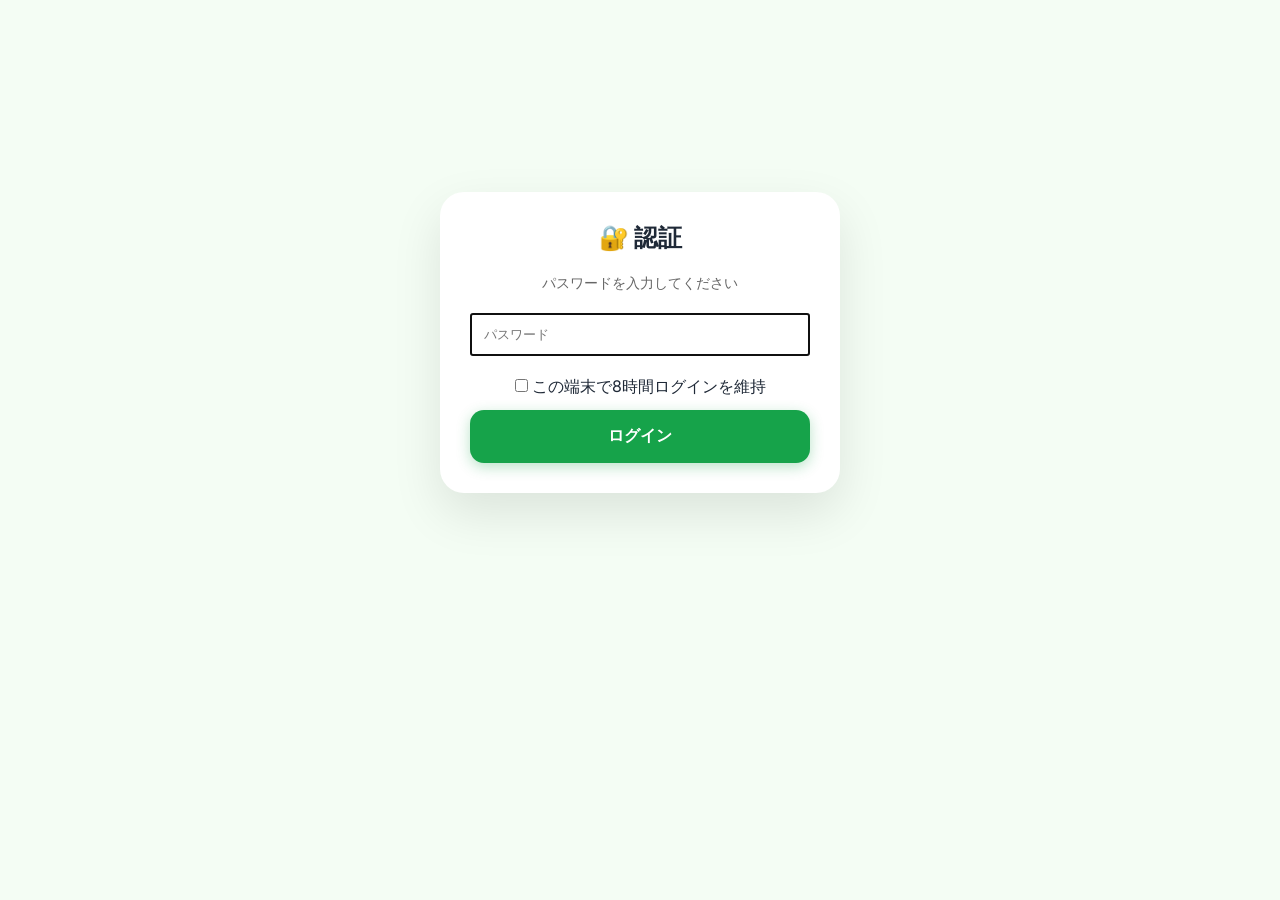
==== commit 447b11af: "Add files via upload" ====
--- a/index.html
+++ b/index.html
@@ -1,1119 +1,1133 @@
-<!DOCTYPE html>
-<html lang="ja">
-<head>
-    <meta charset="UTF-8">
-    <meta name="viewport" content="width=device-width, initial-scale=1.0, maximum-scale=1.0, user-scalable=no">
-    <title>統合管理システム</title>
-    <!-- Google Fonts for typography -->
-    <link href="https://fonts.googleapis.com/css2?family=Inter:wght@400;500;600;700&display=swap" rel="stylesheet">
-    <link rel="stylesheet" href="style.css">
-    <link rel="apple-touch-icon" href="apple-touch-icon.png">
-    <link rel="icon" type="image/png" href="apple-touch-icon.png">
-    <script src="https://cdnjs.cloudflare.com/ajax/libs/html5-qrcode/2.3.8/html5-qrcode.min.js" type="text/javascript"></script>
-</head>
-<body>
-    <!-- ログインモーダル (GitHub Pages用) -->
-    <div id="login-modal" class="modal" style="display: none; z-index: 9999; background: rgba(0,0,0,0.8);">
-        <div class="modal-content" style="max-width: 400px; margin: 15% auto; text-align: center;">
-            <h2 style="margin-bottom: 20px;">🔐 認証</h2>
-            <p style="margin-bottom: 20px; font-size: 0.9rem; color: #666;">パスワードを入力してください</p>
-            <input type="password" id="login-password" class="search-input" placeholder="パスワード" style="width: 100%; margin-bottom: 20px; padding: 12px;">
-            <div id="login-error" style="color: #e74c3c; margin-bottom: 15px; display: none; font-size: 0.85rem;">パスワードが正しくありません</div>
-            <button id="login-submit-btn" class="primary-btn" style="width: 100%;">ログイン</button>
-        </div>
-    </div>
-    <div class="app-container" style="display: none;">
-        <!-- Side Menu (提案32) -->
-        <div id="menu-overlay" class="menu-overlay"></div>
-        <nav id="side-menu" class="side-menu">
-            <div class="menu-header">
-                <div class="menu-title">メニュー</div>
-                <button id="menu-close-btn" class="icon-btn"><ion-icon name="close-outline"></ion-icon></button>
-            </div>
-            <ul class="menu-list">
-                <li class="menu-item" id="menu-settings-btn">
-                    <ion-icon name="settings-outline"></ion-icon>
-                    <span>システム設定</span>
-                </li>
-                <li class="menu-item" id="menu-master-btn">
-                    <ion-icon name="construct-outline"></ion-icon>
-                    <span>マスタ管理</span>
-                </li>
-                <li class="menu-item" id="menu-rebuild-stock-btn">
-                    <ion-icon name="refresh-circle-outline"></ion-icon>
-                    <span>在庫の全再集計</span>
-                </li>
-                <li class="menu-item" id="menu-sales-analysis-btn">
-                    <ion-icon name="bar-chart-outline"></ion-icon>
-                    <span>売上分析</span>
-                </li>
-                <li class="menu-item" id="menu-history-search-btn">
-                    <ion-icon name="search-outline"></ion-icon>
-                    <span>過去履歴検索</span>
-                </li>
-            </ul>
-            <div class="menu-footer">
-                <p>Ver 1.0.0</p>
-            </div>
-        </nav>
-
-        <!-- Header -->
-        <header class="glass-header">
-            <div class="header-main">
-                <button id="menu-open-btn" class="icon-btn header-icon-btn">
-                    <ion-icon name="menu-outline"></ion-icon>
-                </button>
-                <div class="header-center">
-                    <h1 id="header-title">統合管理システム</h1>
-                </div>
-                <button id="sync-btn" class="icon-btn header-icon-btn" title="データを同期">
-                    <ion-icon name="sync-outline"></ion-icon>
-                </button>
-            </div>
-        </header>
-
-        <!-- Main Content Area -->
-        <main id="content-area">
-            <!-- 1. ホーム (Dashboard) -->
-            <div id="tab-ledger" class="tab-content active">
-                <!-- View Switcher (Segment Control) -->
-                <div class="view-switcher">
-                    <button class="switcher-item active" data-view="dashboard">ダッシュボード</button>
-                    <button class="switcher-item" data-view="details">月次明細</button>
-                </div>
-
-                <!-- 在庫アラートセクション (常に上部に表示) -->
-                <div class="card glass-card alert-section">
-                    <div id="inventory-alerts-container">
-                        <div class="empty-history" style="padding: 20px; text-align: center; color: var(--text-muted);">
-                            <ion-icon name="sync-outline" class="spinning" style="font-size: 20px; margin-bottom: 4px;"></ion-icon>
-                            <div>在庫状況を確認中...</div>
-                        </div>
-                    </div>
-                </div>
-
-                <!-- 共通期間フィルタ (Unified Ledger Filter) -->
-                <div id="unified-ledger-filter" class="unified-ledger-filter" style="margin: 8px 0;">
-                    <!-- JSで動的に生成 -->
-                </div>
-
-                <!-- 1. Dashboard View (Active by default) -->
-                <div id="ledger-dashboard-view">
-                    <!-- Summary Section -->
-                    <div class="ledger-top-summary">
-                        <div class="empty-history" style="width: 100%; padding: 30px; text-align: center; color: var(--text-muted); background: rgba(255,255,255,0.3); border-radius: 12px;">
-                            <ion-icon name="sync-outline" class="spinning" style="font-size: 24px; margin-bottom: 8px;"></ion-icon>
-                            <div>収支データを集計中...</div>
-                        </div>
-                    </div>
-
-                    <!-- Chart Card -->
-                    <div class="card glass-card ledger-chart-card">
-                        <div class="card-header-with-filter">
-                            <h2 class="card-title-with-icon">
-                                <ion-icon name="stats-chart-outline"></ion-icon>
-                                収支推移
-                            </h2>
-                        </div>
-                        
-                        <div class="chart-container">
-                            <div class="chart-y-axis">
-                                <span>100k</span>
-                                <span>50k</span>
-                                <span>0k</span>
-                            </div>
-                            <div class="chart-bars">
-                                <!-- JSで動的に生成されます -->
-                            </div>
-                        </div>
-                        <div class="chart-legend">
-                            <span class="legend-item"><span class="dot income"></span>売上</span>
-                            <span class="legend-item"><span class="dot expense"></span>費用</span>
-                        </div>
-                    </div>
-
-                    <!-- Recent Transactions -->
-                    <div class="card glass-card list-card ledger-list">
-                        <h2 class="section-title-mini">最新の取引履歴</h2>
-                        <div class="empty-history" style="padding: 40px; text-align: center; color: var(--text-muted);">
-                            <ion-icon name="sync-outline" class="spinning" style="font-size: 24px; margin-bottom: 8px;"></ion-icon>
-                            <div>履歴を読み込み中...</div>
-                        </div>
-                    </div>
-                </div>
-
-                <!-- 2. Detailed Table View (Hidden by default) -->
-                <div id="ledger-details-view" style="display: none;">
-                    <div class="card glass-card detailed-table-card">
-                        <div class="card-header-with-filter">
-                            <h2 class="card-title-with-icon">
-                                <ion-icon name="list-outline"></ion-icon>
-                                月次明細
-                            </h2>
-                            <button id="export-ledger-btn" class="btn-export" title="スプレッドシートに出力">
-                                <ion-icon name="cloud-download-outline"></ion-icon>
-                                <span>帳票出力</span>
-                            </button>
-                        </div>
-
-                        <!-- 帳票出力ステータスエリア -->
-                        <div id="ledger-export-status" class="export-status-area" style="display: none; margin: 10px 0; padding: 10px 14px; border-radius: 8px; font-size: 0.9em;"></div>
-
-                        <div class="detailed-table-wrapper">
-                            <table class="detailed-table">
-                                <thead>
-                                    <tr>
-                                        <th class="sticky-col first">注文日</th>
-                                        <th class="sticky-col second">品名</th>
-                                        <th>売上</th>
-                                        <th>仕入</th>
-                                        <th>通信</th>
-                                        <th>修繕</th>
-                                        <th>消耗品</th>
-                                        <th>諸会</th>
-                                        <th>手数料</th>
-                                        <th>雑費</th>
-                                        <th class="profit-col">粗利</th>
-                                    </tr>
-                                </thead>
-                                <tbody id="ledger-list-body">
-                                    <!-- JSで動的に描画されます -->
-                                </tbody>
-                                <tfoot>
-                                    <tr class="totals-row">
-                                        <td colspan="2" class="sticky-col first">合計</td>
-                                        <td id="ledger-total-sales">0</td>
-                                        <td id="ledger-total-purchase">0</td>
-                                        <td id="ledger-total-comm">0</td>
-                                        <td id="ledger-total-repair">0</td>
-                                        <td id="ledger-total-supplies">0</td>
-                                        <td id="ledger-total-dues">0</td>
-                                        <td id="ledger-total-fee">0</td>
-                                        <td id="ledger-total-misc">0</td>
-                                        <td id="ledger-total-profit" class="profit-col">0</td>
-                                    </tr>
-                                </tfoot>
-                            </table>
-                        </div>
-                        <p class="table-hint">※横スクロールで詳細を確認できます。日付・品名は固定されています。</p>
-                    </div>
-                </div>
-            </div>
-
-            <!-- 2. 在庫 (Inventory) -->
-            <div id="tab-inventory" class="tab-content">
-                <div class="inventory-header">
-                    <div class="search-container">
-                        <div class="search-bar">
-                            <ion-icon name="search-outline"></ion-icon>
-                            <input type="text" id="stock-search-input" placeholder="在庫を検索...">
-                            <button id="stock-search-clear" title="検索をクリア">
-                                <ion-icon name="close-outline"></ion-icon>
-                            </button>
-                            <button id="stock-scan-btn-top" class="icon-btn-inline" title="QRスキャン">
-                                <ion-icon name="camera-outline"></ion-icon>
-                            </button>
-                        </div>
-                    </div>
-                    <div class="inventory-filter-chips">
-                        <button class="filter-chip" data-filter="in-stock">
-                            <ion-icon name="checkmark-circle-outline"></ion-icon>在庫あり
-                        </button>
-                        <button class="filter-chip" data-filter="no-stock">
-                            <ion-icon name="close-circle-outline"></ion-icon>在庫なし
-                        </button>
-                        <button class="filter-chip" data-filter="stock-alert">
-                            <ion-icon name="alert-circle-outline"></ion-icon>不足
-                        </button>
-                        <button class="filter-chip" data-filter="threshold-zero">
-                            <ion-icon name="warning-outline"></ion-icon>閾値0
-                        </button>
-                        <button class="filter-chip" data-filter="unchecked">
-                            <ion-icon name="help-circle-outline"></ion-icon>未確認
-                        </button>
-                        <button class="filter-chip" data-filter="hidden">
-                            <ion-icon name="eye-off-outline"></ion-icon>非表示品
-                        </button>
-                        <div id="dynamic-category-chips" class="dynamic-chips-wrapper">
-                            <!-- JSで動的にカテゴリチップが生成されます -->
-                        </div>
-                    </div>
-                </div>
-
-                <div class="card glass-card stock-card">
-                    <div class="card-header-with-badge">
-                        <h2 class="card-title-with-icon">
-                            <ion-icon name="cube-outline"></ion-icon>
-                            現在庫一覧
-                        </h2>
-                        <div style="display: flex; gap: 8px; align-items: center;">
-                            <button id="stocktake-mode-toggle" class="mode-toggle-btn">
-                                <ion-icon name="checkbox-outline"></ion-icon>
-                                棚卸開始
-                            </button>
-                            <span class="count-badge">全 <span id="total-stock-items">-</span> 品目</span>
-                        </div>
-                    </div>
-
-                    <div class="stock-table-container">
-                        <div id="stock-list-body" class="stock-list-container">
-                            <div style="text-align:center; padding: 40px; color: var(--text-secondary);">
-                                <ion-icon name="sync-outline" class="spinning" style="font-size: 24px; vertical-align: middle; margin-right: 8px;"></ion-icon>
-                                データを読み込み中...
-                            </div>
-                        </div>
-                    </div>
-                </div>
-            </div>
-
-            <!-- 3. 仕入 (Purchase) -->
-            <div id="tab-purchase" class="tab-content">
-                <div class="summary-card glass-card">
-                    <h3>今月の仕入合計</h3>
-                    <div class="amount" id="purchase-monthly-total">読み込み中...</div>
-                    <div class="history-badge cursor-pointer" onclick="document.getElementById('purchase-history').scrollIntoView({behavior: 'smooth'})">
-                        <ion-icon name="checkmark-circle"></ion-icon>
-                        <span id="purchase-history-count">読み込み中...</span>
-                    </div>
-                </div>
-                <div class="card glass-card">
-                    <h2 class="card-title-with-icon">
-                        <ion-icon name="cart-outline"></ion-icon>
-                        新規仕入
-                    </h2>
-                    <div class="input-grid">
-                        <div class="input-group">
-                            <label>仕入日</label>
-                            <input type="date" id="purchase-date">
-                        </div>
-                        <div class="input-group">
-                            <label>ステータス</label>
-                            <select id="buy-status-entry">
-                                <option value="">--- データ取得中 ---</option>
-                            </select>
-                        </div>
-                    </div>
-                    <div class="input-group">
-                        <label>仕入先</label>
-                        <input type="text" id="buy-vendor" list="supplier-list" placeholder="仕入先を入力または選択">
-                        <datalist id="supplier-list">
-                        </datalist>
-                    </div>
-                    <div class="input-group">
-                        <label>品名 <span id="buy-item-preview" class="input-image-preview"></span></label>
-                        <input type="text" id="buy-item" list="product-list" placeholder="品名を入力または選択">
-                        <datalist id="product-list">
-                        </datalist>
-                    </div>
-                    <div class="input-grid">
-                        <div class="input-group">
-                            <label>価格 (合計)</label>
-                            <input type="number" id="buy-price" placeholder="0">
-                        </div>
-                        <div class="input-group">
-                            <label>数量</label>
-                            <input type="number" id="buy-quantity" placeholder="0">
-                        </div>
-                    </div>
-                    <div class="input-group">
-                        <label>支払方法</label>
-                        <input type="text" id="buy-payment" list="payment-list" placeholder="支払方法を入力または選択">
-                        <datalist id="payment-list">
-                        </datalist>
-                    </div>
-                    <div class="input-group">
-                        <label>区分</label>
-                        <select id="buy-category">
-                            <option value="">--- データ取得中 ---</option>
-                        </select>
-                    </div>
-                    <div class="input-group">
-                        <label>備考</label>
-                        <textarea id="buy-note" placeholder="備考を入力"></textarea>
-                    </div>
-                    <div class="submit-group btn-group-horizontal">
-                        <button id="buy-submit" class="primary-btn">単発で登録</button>
-                        <button id="buy-add-basket" class="primary-btn secondary-btn" style="background: var(--light-green); color: var(--accent-green); border: none;">
-                            <ion-icon name="add-circle-outline"></ion-icon> リストに追加
-                        </button>
-                    </div>
-
-                    <!-- 買い物カゴエリア (Proposal 38) -->
-                    <div id="basket-section-purchase" class="basket-section">
-                        <h3 style="font-size: 13px; margin-bottom: 12px; color: var(--text-muted);">
-                            <ion-icon name="list-outline"></ion-icon> 一括登録待ちリスト
-                        </h3>
-                        <div id="basket-list-purchase" class="basket-list">
-                            <!-- JSで挿入 -->
-                        </div>
-                        <div class="basket-footer">
-                            <div class="basket-total">
-                                <label>レシート/注文 合計</label>
-                                <span class="val" id="basket-total-purchase">¥0</span>
-                            </div>
-                            <div class="btn-group-horizontal">
-                                <button class="primary-btn bulk-submit-btn" style="background: var(--accent-green);">一括登録する</button>
-                                <button class="primary-btn secondary-btn bulk-clear-btn">破棄</button>
-                            </div>
-                        </div>
-                    </div>
-                </div>
-
-                <div class="history-section" id="purchase-history">
-                    <h2 class="section-title card-title-with-icon">
-                        <ion-icon name="time-outline"></ion-icon>
-                        仕入履歴
-                    </h2>
-                    
-                    <div id="purchase-history-list">
-                        <div class="empty-history" style="padding: 40px; text-align: center; color: var(--text-muted);">
-                            <ion-icon name="sync-outline" class="spinning" style="font-size: 24px; margin-bottom: 8px;"></ion-icon>
-                            <div>読み込み中...</div>
-                        </div>
-                    </div>
-                </div>
-            </div>
-
-            <!-- 4. 製造 (Manufacturing) -->
-            <div id="tab-manufacturing" class="tab-content">
-                <div class="summary-card glass-card">
-                    <h3>現在進行中の製造</h3>
-                    <div class="amount" id="manufacturing-history-count">読み込み中...</div>
-                    <div class="history-badge cursor-pointer" onclick="document.getElementById('manufacturing-history').scrollIntoView({behavior: 'smooth'})">
-                        <span id="manufacturing-history-status">---</span>
-                    </div>
-                </div>
-
-                <div class="card glass-card">
-                    <h2 class="card-title-with-icon">
-                        <ion-icon name="hammer-outline"></ion-icon>
-                        製造開始
-                    </h2>
-                    <div class="input-grid">
-                        <div class="input-group">
-                            <label>製造開始日</label>
-                            <input type="date" id="manufacturing-date">
-                        </div>
-                        <div class="input-group">
-                            <label>製造数量</label>
-                            <input type="text" id="make-quantity" min="1" placeholder="数量を入力">
-                        </div>
-                    </div>
-                    <div class="input-group">
-                        <label>品名 <span id="make-item-preview" class="input-image-preview"></span></label>
-                        <div class="input-with-icon">
-                            <select id="make-item">
-                                <option value="">--- データ取得中 ---</option>
-                            </select>
-                            <button class="icon-input-btn mini-search-btn" onclick="openQuickSearch('make-item')">
-                                <ion-icon name="search-outline"></ion-icon>
-                            </button>
-                        </div>
-                    </div>
-
-                    <!-- BOM在庫チェック結果表示用 (提案対応: 位置を上に移動) -->
-                    <div id="bom-check-container" class="bom-check-container" style="display: none; margin-top: -10px; margin-bottom: 16px;">
-                        <div class="bom-check-header">
-                            <ion-icon name="list-circle-outline"></ion-icon>
-                            <span>構成部品の在庫状況</span>
-                        </div>
-                        <div id="bom-check-result" class="bom-check-list">
-                            <!-- JSで動的に生成されます -->
-                        </div>
-                    </div>
-
-                    <div class="input-group">
-                        <label>備考</label>
-                        <textarea id="make-note" placeholder="特記事項があれば入力"></textarea>
-                    </div>
-
-                    <div class="auto-process-info">
-                        <p><ion-icon name="information-circle-outline"></ion-icon> <strong>自動処理:</strong> 登録時に以下の処理が行われます</p>
-                        <ul>
-                            <li>製造IDの自動採番 (M0001-)</li>
-                            <li>BOMに基づく在庫の自動引当</li>
-                            <li>FIFOによる原価の自動計算</li>
-                        </ul>
-                    </div>
-
-                    <button id="make-submit" class="primary-btn">製造を開始する</button>
-                </div>
-
-                <div class="history-section" id="manufacturing-history">
-                    <h2 class="section-title card-title-with-icon">
-                        <ion-icon name="list-outline"></ion-icon>
-                        製造履歴・進捗管理
-                    </h2>
-
-                    <!-- 製造履歴フィルター (提案28) -->
-                    <div class="history-filter-container glass-card shadow-none" style="padding: 12px; margin-bottom: 16px; background: rgba(255,255,255,0.4);">
-                        <div class="input-grid">
-                            <div class="input-group mini" style="margin-bottom: 0;">
-                                <label style="font-size: 11px;">ステータス</label>
-                                <select id="manufacturing-history-status-filter" style="padding: 6px 10px; font-size: 13px; height: 36px;" onchange="applyManufacturingHistoryFilter()">
-                                    <option value="">すべて</option>
-                                </select>
-                            </div>
-                            <div class="input-group mini" style="margin-bottom: 0;">
-                                <label style="font-size: 11px;">品名</label>
-                                <select id="manufacturing-history-item-filter" style="padding: 6px 10px; font-size: 13px; height: 36px;" onchange="applyManufacturingHistoryFilter()">
-                                    <option value="">すべて</option>
-                                </select>
-                            </div>
-                        </div>
-                    </div>
-                    
-                    <div id="manufacturing-history-list">
-                        <div class="empty-history" style="padding: 40px; text-align: center; color: var(--text-muted);">
-                            <ion-icon name="sync-outline" class="spinning" style="font-size: 24px; margin-bottom: 8px;"></ion-icon>
-                            <div>読み込み中...</div>
-                        </div>
-                    </div>
-                </div>
-            </div>
-
-            <!-- 5. 販売 (Sales) -->
-            <div id="tab-sales" class="tab-content">
-                <div class="summary-card glass-card sales-summary-card" style="display: flex; flex-direction: row; justify-content: space-between; align-items: stretch; text-align: left; padding: 16px;">
-                    <div class="sales-summary-main" style="flex: 1; border-right: 1px solid rgba(0,0,0,0.1); padding-right: 12px; display: flex; flex-direction: column; justify-content: center;">
-                        <h3 style="margin-bottom: 4px; font-size: 11px; color: var(--text-secondary); text-align: left;">今月の売上</h3>
-                        <div class="amount" id="sales-monthly-total" style="color: var(--accent-green); font-size: 20px; font-weight: 700; margin-bottom: 4px; text-align: left; width: auto;">読み込み中...</div>
-                        <div style="font-size: 10px; color: var(--text-secondary);">完了: <span id="sales-completed-count" style="font-weight: 600;">0</span>件</div>
-                    </div>
-                    <div class="sales-summary-sub" style="flex: 1; padding-left: 12px; display: flex; flex-direction: column; justify-content: center;">
-                        <h3 style="margin-bottom: 4px; font-size: 11px; color: var(--text-secondary); text-align: left;">売上見込み</h3>
-                        <div class="amount-sub" id="sales-expected-total" style="font-size: 16px; font-weight: 700; color: var(--text-main); margin-bottom: 6px;">¥0</div>
-                        <div class="history-badge cursor-pointer" style="margin-top: 0; align-self: flex-start; padding: 2px 6px; font-size: 10px;" onclick="document.getElementById('sales-history').scrollIntoView({behavior: 'smooth'})">
-                            <span id="sales-history-status">---</span>
-                        </div>
-                    </div>
-                </div>
-
-                <div class="card glass-card">
-                    <h2 class="card-title-with-icon">
-                        <ion-icon name="pricetags-outline"></ion-icon>
-                        販売登録
-                    </h2>
-                    
-                    <div class="input-grid">
-                        <div class="input-group">
-                            <label>販売開始日</label>
-                            <input type="date" id="sales-date">
-                        </div>
-                        <div class="input-group">
-                            <label>管理区分</label>
-                            <div class="radio-group-horizontal">
-                                <label class="radio-label">
-                                    <input type="radio" name="sales-type" value="business" checked>
-                                    <span>事業用</span>
-                                </label>
-                                <label class="radio-label">
-                                    <input type="radio" name="sales-type" value="personal">
-                                    <span>個人用</span>
-                                </label>
-                            </div>
-                        </div>
-                    </div>
-
-                    <div class="input-group">
-                        <label>売先</label>
-                        <select id="sale-buyer">
-                            <option value="">--- データ取得中 ---</option>
-                        </select>
-                    </div>
-
-                    <div class="input-group">
-                        <label id="product-name-label">品名 <span id="sale-item-preview" class="input-image-preview"></span> <span id="sale-item-mode-text">(事業用: リストから選択のみ)</span></label>
-                        <div class="input-with-icon">
-                            <select id="sale-item">
-                                <option value="">--- データ取得中 ---</option>
-                            </select>
-                            <button class="icon-input-btn mini-search-btn" onclick="openQuickSearch('sale-item')">
-                                <ion-icon name="search-outline"></ion-icon>
-                            </button>
-                        </div>
-                        <p class="input-hint personal-only" style="display: none;">※個人用は自由入力が可能です(実装時切替)</p>
-                    </div>
-
-                    <div class="input-grid">
-                        <div class="input-group">
-                            <label>数量</label>
-                            <input type="number" id="sale-quantity" value="1" min="1">
-                        </div>
-                        <div class="input-group">
-                            <label>販売価格</label>
-                            <input type="number" id="sale-price" placeholder="0">
-                        </div>
-                    </div>
-
-                    <!-- 販売在庫チェック結果表示用 (提案対応) -->
-                    <div id="sale-stock-check-container" class="bom-check-container" style="display: none; margin-top: -10px; margin-bottom: 16px;">
-                        <div id="sale-stock-check-result" class="bom-check-list">
-                            <!-- JSで動的に生成されます -->
-                        </div>
-                    </div>
-
-                    <div class="input-grid">
-                        <div class="input-group">
-                            <label>発送方法</label>
-                            <select id="sale-shipping">
-                                <option value="">--- 選択してください ---</option>
-                                <option>らくらくメルカリ便</option>
-                                <option>ゆうゆうメルカリ便</option>
-                                <option>定形外郵便</option>
-                                <option>宅急便</option>
-                                <option>レターパック</option>
-                                <option>その他</option>
-                            </select>
-                        </div>
-                        <div class="input-group">
-                            <label>送料合計</label>
-                            <input type="number" id="sale-shipping-cost" placeholder="0">
-                        </div>
-                    </div>
-
-                    <div class="input-group">
-                        <label>追跡番号</label>
-                        <input type="text" id="sale-tracking-number" placeholder="追跡番号を入力">
-                    </div>
-
-                    <div class="input-group">
-                        <label>送料負担</label>
-                        <div class="radio-group-horizontal">
-                            <label class="radio-label">
-                                <input type="radio" name="sale-shipping-payer" value="出品者" checked>
-                                <span>出品者負担</span>
-                            </label>
-                            <label class="radio-label">
-                                <input type="radio" name="sale-shipping-payer" value="落札者">
-                                <span>落札者負担</span>
-                            </label>
-                        </div>
-                    </div>
-
-                    <div class="input-group">
-                        <label>備考</label>
-                        <textarea id="sale-note" placeholder="PUDO場所、取引メモなど"></textarea>
-                    </div>
-
-                    <div class="auto-process-info">
-                        <p><ion-icon name="information-circle-outline"></ion-icon> <strong>処理:</strong> 登録時に以下の処理が行われます</p>
-                        <ul>
-                            <li>対象商品の即時在庫引当 (FIFO)</li>
-                            <li>販売IDの自動採番 (S00001-)</li>
-                            <li>(事業用のみ) 帳簿(T_帳簿)への自動転記</li>
-                        </ul>
-                    </div>
-
-                    <div class="submit-group">
-                        <button id="sale-submit" class="primary-btn">注文を登録する</button>
-                        <button id="sale-submit-pending" class="primary-btn white-btn">入金待ちで登録</button>
-                    </div>
-                </div>
-
-                <div class="history-section" id="sales-history">
-                    <h2 class="section-title card-title-with-icon">
-                        <ion-icon name="ship-outline"></ion-icon>
-                        発送・取引待ち
-                    </h2>
-                    
-                    <div class="history-filter-container glass-card shadow-none" style="padding: 12px; margin-bottom: 16px; background: rgba(255,255,255,0.4);">
-                        <div class="input-grid">
-                            <div class="input-group mini" style="margin-bottom: 0;">
-                                <label style="font-size: 11px;">ステータス</label>
-                                <select id="sales-history-status-filter" style="padding: 6px 10px; font-size: 13px; height: 36px;" onchange="applySalesHistoryFilter()">
-                                    <option value="">すべて</option>
-                                </select>
-                            </div>
-                            <div class="input-group mini" style="margin-bottom: 0;">
-                                <label style="font-size: 11px;">売先</label>
-                                <select id="sales-history-buyer-filter" style="padding: 6px 10px; font-size: 13px; height: 36px;" onchange="applySalesHistoryFilter()">
-                                    <option value="">すべて</option>
-                                </select>
-                            </div>
-                        </div>
-                    </div>
-                    
-                    <div id="sales-history-list">
-                        <div class="empty-history" style="padding: 40px; text-align: center; color: var(--text-muted);">
-                            <ion-icon name="sync-outline" class="spinning" style="font-size: 24px; margin-bottom: 8px;"></ion-icon>
-                            <div>読み込み中...</div>
-                        </div>
-                    </div>
-                </div>
-            </div>
-
-            <!-- 6. 経費 (Expense) -->
-            <div id="tab-expense" class="tab-content">
-                <div class="summary-card glass-card">
-                    <h3>今月の経費合計</h3>
-                    <div class="amount" id="expense-monthly-total">読み込み中...</div>
-                    <div class="history-badge cursor-pointer" onclick="document.getElementById('expense-history').scrollIntoView({behavior: 'smooth'})">
-                        <ion-icon name="checkmark-circle"></ion-icon>
-                        <span id="expense-history-count">読み込み中...</span>
-                    </div>
-                </div>
-                <div class="card glass-card">
-                    <h2 class="card-title-with-icon">
-                        <ion-icon name="cash-outline"></ion-icon>
-                        経費登録
-                    </h2>
-                    <div class="input-grid">
-                        <div class="input-group">
-                            <label>注文日</label>
-                            <input type="date" id="expense-date">
-                        </div>
-                        <div class="input-group">
-                            <label>ステータス</label>
-                            <select id="exp-status-entry">
-                                <option value="">--- データ取得中 ---</option>
-                            </select>
-                        </div>
-                    </div>
-                    <div class="input-grid-4-6">
-                        <div class="input-group">
-                            <label>仕訳</label>
-                            <input type="text" id="exp-account" list="expense-category-list" placeholder="仕訳を入力または選択">
-                            <datalist id="expense-category-list">
-                            </datalist>
-                        </div>
-                        <div class="input-group">
-                            <label>購入先</label>
-                            <input type="text" id="exp-vendor" list="vendor-list" placeholder="購入先を入力または選択">
-                            <datalist id="vendor-list">
-                            </datalist>
-                        </div>
-                    </div>
-                    <div class="input-group">
-                        <label>品名 <span id="exp-item-preview" class="input-image-preview"></span></label>
-                        <input type="text" id="exp-item" list="expense-item-list" placeholder="品名や内容を入力または選択">
-                        <datalist id="expense-item-list">
-                        </datalist>
-                        <label style="display: flex; align-items: center; gap: 8px; margin-top: 8px; font-size: 0.9em; cursor: pointer; color: var(--text-secondary);">
-                            <input type="checkbox" id="exp-is-stock" style="width: auto;">
-                            在庫管理対象とする（梱包材など）
-                        </label>
-                    </div>
-                    <div class="input-grid">
-                        <div class="input-group">
-                            <label>価格 (合計)</label>
-                            <input type="number" id="exp-price" placeholder="0">
-                        </div>
-                        <div class="input-group">
-                            <label>数量</label>
-                            <input type="number" id="exp-quantity" placeholder="0">
-                        </div>
-                    </div>
-                    <div class="input-grid" style="grid-template-columns: 7fr 3fr;">
-                        <div class="input-group">
-                            <label>支払方法</label>
-                            <input type="text" id="exp-payment" list="expense-payment-list" placeholder="支払方法を入力または選択">
-                            <datalist id="expense-payment-list">
-                            </datalist>
-                        </div>
-                        <div class="input-group" style="justify-content: center; padding-left: 10px;">
-                            <label style="display: flex; align-items: center; gap: 8px; margin-top: 24px; cursor: pointer;">
-                                <input type="checkbox" id="exp-receipt" style="width: auto; transform: scale(1.1);">
-                                レシート有り
-                            </label>
-                        </div>
-                    </div>
-                    <div class="input-group">
-                        <label>備考</label>
-                        <textarea id="exp-note" placeholder="詳細を入力"></textarea>
-                    </div>
-                    <div class="submit-group btn-group-horizontal">
-                        <button id="exp-submit" class="primary-btn">単発で登録</button>
-                        <button id="exp-add-basket" class="primary-btn secondary-btn" style="background: var(--light-green); color: var(--accent-green); border: none;">
-                            <ion-icon name="add-circle-outline"></ion-icon> リストに追加
-                        </button>
-                    </div>
-
-                    <!-- 買い物カゴエリア (Proposal 38) -->
-                    <div id="basket-section-expense" class="basket-section">
-                        <h3 style="font-size: 13px; margin-bottom: 12px; color: var(--text-muted);">
-                            <ion-icon name="list-outline"></ion-icon> 一括登録待ちリスト
-                        </h3>
-                        <div id="basket-list-expense" class="basket-list">
-                            <!-- JSで挿入 -->
-                        </div>
-                        <div class="basket-footer">
-                            <div class="basket-total">
-                                <label>レシート/注文 合計</label>
-                                <span class="val" id="basket-total-expense">¥0</span>
-                            </div>
-                            <div class="btn-group-horizontal">
-                                <button class="primary-btn bulk-submit-btn" style="background: var(--accent-green);">一括登録する</button>
-                                <button class="primary-btn secondary-btn bulk-clear-btn">破棄</button>
-                            </div>
-                        </div>
-                    </div>
-                </div>
-
-                <div class="history-section" id="expense-history">
-                    <h2 class="section-title card-title-with-icon">
-                        <ion-icon name="time-outline"></ion-icon>
-                        経費履歴
-                    </h2>
-                    
-                    <div id="expense-history-list">
-                        <div class="empty-history" style="padding: 40px; text-align: center; color: var(--text-muted);">
-                            <ion-icon name="sync-outline" class="spinning" style="font-size: 24px; margin-bottom: 8px;"></ion-icon>
-                            <div>読み込み中...</div>
-                        </div>
-                    </div>
-                </div>
-            </div>
-        </main>
-
-        <!-- Stock Update Sticky Bar -->
-        <div id="stock-update-bar" class="stock-update-sticky-bar">
-            <div class="update-info">
-                <label>変更品目</label>
-                <span id="pending-update-count">0</span>
-            </div>
-            <div class="update-actions">
-                <button id="bulk-update-threshold" class="btn-confirm-update">更新を確定</button>
-                <button id="bulk-update-status" class="btn-confirm-archive">廃盤を確定</button>
-            </div>
-        </div>
-
-        <!-- Stocktake Sticky Bar -->
-        <div id="stocktake-bar" class="stocktake-sticky-bar" style="display:none;">
-            <div class="stocktake-summary-info">
-                <div class="summary-stat">
-                    <label>確認品目</label>
-                    <span id="stocktake-verified-count">0</span>
-                </div>
-                <div class="summary-stat">
-                    <label>差異あり</label>
-                    <span id="stocktake-diff-count">0</span>
-                </div>
-            </div>
-            <div class="stocktake-actions">
-                <div class="stocktake-note-container">
-                    <input type="text" id="stocktake-note" placeholder="棚卸メモ (任意)">
-                </div>
-                <button id="stocktake-scan-btn" class="btn-scan-stocktake">
-                    <ion-icon name="camera-outline"></ion-icon>
-                    スキャン
-                </button>
-                <button id="stocktake-submit" class="btn-confirm-stocktake">
-                    <ion-icon name="checkmark-done-outline"></ion-icon>
-                    棚卸を確定
-                </button>
-            </div>
-        </div>
-
-        <!-- Bottom Navigation -->
-        <nav class="bottom-nav glass-nav">
-            <button class="nav-item active" data-target="ledger" data-title="ホーム">
-                <ion-icon name="home-outline"></ion-icon>
-                <span>ホーム</span>
-            </button>
-            <button class="nav-item" data-target="inventory" data-title="在庫">
-                <ion-icon name="cube-outline"></ion-icon>
-                <span>在庫</span>
-            </button>
-            <button class="nav-item" data-target="purchase" data-title="仕入">
-                <ion-icon name="cart-outline"></ion-icon>
-                <span>仕入</span>
-                <span class="nav-badge"></span>
-            </button>
-            <button class="nav-item" data-target="manufacturing" data-title="製造">
-                <ion-icon name="hammer-outline"></ion-icon>
-                <span>製造</span>
-                <span class="nav-badge"></span>
-            </button>
-            <button class="nav-item" data-target="sales" data-title="販売">
-                <ion-icon name="pricetags-outline"></ion-icon>
-                <span>販売</span>
-                <span class="nav-badge"></span>
-            </button>
-            <button class="nav-item" data-target="expense" data-title="経費">
-                <ion-icon name="cash-outline"></ion-icon>
-                <span>経費</span>
-                <span class="nav-badge"></span>
-            </button>
-        </nav>
-    </div>
-
-    <!-- Feedback UI -->
-    <div id="global-loader">
-        <div class="loader-content">
-            <ion-icon name="sync-outline" class="loader-spinner"></ion-icon>
-            <div id="loader-text" class="loader-text">処理中...</div>
-        </div>
-    </div>
-    <div id="toast-container"></div>
-
-    <!-- Ionicons Script -->
-    <script type="module" src="https://unpkg.com/ionicons@7.1.0/dist/ionicons/ionicons.esm.js"></script>
-    <script nomodule src="https://unpkg.com/ionicons@7.1.0/dist/ionicons/ionicons.js"></script>
-    <!-- 画像プレビュー用モーダル -->
-    <div id="image-modal" class="image-modal" onclick="closeImageModal()">
-        <span class="image-modal-close">&times;</span>
-        <img id="image-modal-content" src="">
-    </div>
-
-    <!-- 写真アップロード用（非表示） -->
-    <input type="file" id="hidden-photo-input" accept="image/*" class="hidden-file-input" onchange="handlePhotoSelected(event)">
-
-    <!-- 設定モーダル (Master Data Manager) -->
-    <div id="settings-modal" class="modal-overlay">
-        <div class="modal-container glass-card">
-            <header class="modal-header">
-                <div class="header-left">
-                    <button id="settings-back-btn" class="icon-btn" style="display: none;">
-                        <ion-icon name="arrow-back-outline"></ion-icon>
-                    </button>
-                    <h2 id="settings-title">システム設定・マスタ管理</h2>
-                </div>
-                <button id="settings-close-btn" class="icon-btn">
-                    <ion-icon name="close-outline"></ion-icon>
-                </button>
-            </header>
-            
-            <div id="settings-content" class="modal-content">
-                <!-- 1. マスタ選択リスト (初期表示) -->
-                <div id="master-select-view" class="settings-view active">
-                    <p class="settings-hint">編集するマスタを選択してください</p>
-                    <div class="master-list-grid">
-                        <!-- JSで動的に生成されます -->
-                    </div>
-                </div>
-
-                <!-- 2. マスタデータ編集ビュー (選択後に表示) -->
-                <div id="master-editor-view" class="settings-view" style="display: none;">
-                    <div class="editor-header">
-                        <div class="search-bar mini">
-                            <ion-icon name="search-outline"></ion-icon>
-                            <input type="text" id="master-search-input" placeholder="検索...">
-                        </div>
-                        <button id="master-add-btn" class="primary-btn mini-btn">
-                            <ion-icon name="add-outline"></ion-icon>追加
-                        </button>
-                    </div>
-                    <div class="master-table-wrapper">
-                        <table class="master-table">
-                            <thead id="master-table-head">
-                                <!-- 動的にヘッダーが生成されます -->
-                            </thead>
-                            <tbody id="master-table-body">
-                                <!-- 動的にデータ行が生成されます -->
-                            </tbody>
-                        </table>
-                    </div>
-                </div>
-            </div>
-        </div>
-    </div>
-
-    <!-- マスタ詳細編集用モーダル (Nested Modal) -->
-    <div id="master-edit-modal" class="modal-overlay" style="z-index: 1100;">
-        <div class="modal-container glass-card" style="height: auto; max-height: 80vh;">
-            <header class="modal-header">
-                <h2 id="master-edit-title">項目の編集</h2>
-                <button id="master-edit-close-btn" class="icon-btn">
-                    <ion-icon name="close-outline"></ion-icon>
-                </button>
-            </header>
-            <div class="modal-content">
-                <form id="master-edit-form">
-                    <div id="master-edit-fields" class="input-grid-single">
-                        <!-- 動的に入力フィールドが生成されます -->
-                    </div>
-                    <div style="margin-top: 24px; display: flex; gap: 12px;">
-                        <button type="button" id="master-edit-cancel" class="primary-btn outline-btn">キャンセル</button>
-                        <button type="submit" id="master-edit-submit" class="primary-btn">保存する</button>
-                    </div>
-                </form>
-            </div>
-        </div>
-    </div>
-    <!-- 部材追加モーダル (Proposal 15) -->
-    <div id="add-material-modal" class="modal-overlay" style="z-index: 1100;">
-        <div class="modal-container glass-card" style="height: auto; max-height: 80vh;">
-            <header class="modal-header">
-                <h2 id="add-material-title">部材の追加消費</h2>
-                <button id="add-material-close-btn" class="icon-btn">
-                    <ion-icon name="close-outline"></ion-icon>
-                </button>
-            </header>
-            <div class="modal-content">
-                <div class="input-grid-single">
-                    <div class="input-group">
-                        <label>部材名</label>
-                        <input type="text" id="add-material-item" list="product-list" placeholder="部材名を検索・入力">
-                    </div>
-                    <div class="input-group">
-                        <label>数量</label>
-                        <input type="number" id="add-material-quantity" value="1" min="1">
-                    </div>
-                    <div class="input-group">
-                        <label>理由/備考</label>
-                        <input type="text" id="add-material-reason" placeholder="追加の理由など">
-                    </div>
-                </div>
-                <div style="margin-top: 24px; display: flex; gap: 12px;">
-                    <button type="button" id="add-material-cancel" class="primary-btn outline-btn">キャンセル</button>
-                    <button type="button" id="add-material-submit" class="primary-btn">引き当てる</button>
-                </div>
-            </div>
-        </div>
-    </div>
-
-    <!-- クイック検索モーダル (Proposal 37) -->
-    <div id="quick-search-modal" class="modal-overlay" style="z-index: 1200;">
-        <div class="modal-container glass-card" style="height: 85vh; max-height: 85vh; width: 95%; max-width: 500px;">
-            <header class="modal-header" style="padding: 10px 16px;">
-                <div class="header-left">
-                    <ion-icon name="search-outline" style="color: var(--accent-green); font-size: 18px;"></ion-icon>
-                    <h2 id="quick-search-title" style="font-size: 14px;">項目を選択</h2>
-                </div>
-                <button id="quick-search-close-btn" class="icon-btn">
-                    <ion-icon name="close-outline"></ion-icon>
-                </button>
-            </header>
-            <div class="modal-content" style="padding: 6px; display: flex; flex-direction: column;">
-                <div class="search-bar mini" style="margin-bottom: 4px;">
-                    <ion-icon name="filter-outline"></ion-icon>
-                    <input type="text" id="quick-search-input" placeholder="キーワードで絞り込み...">
-                </div>
-                <div id="quick-search-list" class="quick-search-list" style="flex: 1; overflow-y: auto;">
-                    <!-- JSでリストが生成されます -->
-                </div>
-            </div>
-        </div>
-    </div>
-
-    <!-- QRスキャナーオーバーレイ (Body直下へ移動) -->
-    <div id="scanner-overlay" class="scanner-overlay" style="display: none;">
-        <div class="scanner-container">
-            <div id="reader"></div>
-            <div class="scanner-controls">
-                <input type="file" id="qr-file-input" accept="image/*" style="display: none;">
-                <button id="scanner-file-btn" class="primary-btn outline-btn" style="padding: 8px 16px; font-size: 0.9rem;">
-                    <ion-icon name="image-outline"></ion-icon> 画像を選択/撮影
-                </button>
-                <button id="scanner-close-btn" class="btn-secondary">閉じる</button>
-            </div>
-        </div>
-    </div>
-
-    <!-- 売上分析モーダル -->
-    <div id="sales-analysis-modal" class="modal" style="display: none;">
-        <div class="modal-container glass-card" style="height: 90vh; max-height: 90vh; width: 95%; max-width: 600px; display: flex; flex-direction: column;">
-            <header class="modal-header">
-                <div class="header-left">
-                    <ion-icon name="bar-chart-outline" style="color: var(--accent-green); font-size: 20px;"></ion-icon>
-                    <h2>売上分析</h2>
-                </div>
-                <button id="sales-analysis-close-btn" class="icon-btn">
-                    <ion-icon name="close-outline"></ion-icon>
-                </button>
-            </header>
-            <div class="modal-content" style="flex: 1; overflow-y: auto; padding: 15px;">
-                <!-- 期間選択 -->
-                <div class="filter-group" style="margin-bottom: 15px;">
-                    <div class="filter-row">
-                        <span class="filter-label">期間:</span>
-                        <select id="sales-analysis-period-select" class="form-input">
-                            <option value="current_month">今月</option>
-                            <option value="last_month">先月</option>
-                            <option value="current_year">今年</option>
-                            <option value="all">全期間</option>
-                        </select>
-                    </div>
-                </div>
-
-                <div class="analysis-section">
-                    <h3>商品別売上ランキング</h3>
-                    <div id="analysis-product-ranking" class="analysis-card-list"></div>
-                </div>
-                
-                <div class="analysis-section" style="margin-top: 20px;">
-                    <h3>売先別売上分析</h3>
-                    <div id="analysis-buyer-ranking" class="analysis-card-list"></div>
-                </div>
-
-                <div class="analysis-section" style="margin-top: 20px;">
-                    <h3>月別利益率推移</h3>
-                    <div id="analysis-profit-margin" class="analysis-card-list"></div>
-                </div>
-
-                <div class="analysis-section" style="margin-top: 20px;">
-                    <h3>収支サマリー（年間俯瞰）</h3>
-                    <div class="table-responsive">
-                        <table class="ledger-table">
-                            <thead>
-                                <tr><th>月</th><th>売上</th><th>経費</th><th>粗利</th></tr>
-                            </thead>
-                            <tbody id="analysis-yearly-summary"></tbody>
-                        </table>
-                    </div>
-                </div>
-            </div>
-        </div>
-    </div>
-
-    <!-- 過去履歴検索モーダル -->
-    <div id="history-search-modal" class="modal" style="display: none;">
-        <div class="modal-container glass-card" style="height: 90vh; max-height: 90vh; width: 95%; max-width: 600px; display: flex; flex-direction: column;">
-            <header class="modal-header">
-                <div class="header-left">
-                    <ion-icon name="search-outline" style="color: var(--accent-green); font-size: 20px;"></ion-icon>
-                    <h2>過去履歴検索</h2>
-                </div>
-                <button id="history-search-close-btn" class="icon-btn">
-                    <ion-icon name="close-outline"></ion-icon>
-                </button>
-            </header>
-            <div class="modal-content" style="flex: 1; overflow-y: auto; padding: 15px; display: flex; flex-direction: column;">
-                <div class="search-filters" style="margin-bottom: 15px; background: var(--card-bg); padding: 10px; border-radius: 8px;">
-                    <div class="form-group" style="margin-bottom: 10px;">
-                        <label>検索キーワード (品名/摘要など)</label>
-                        <input type="text" id="history-search-keyword" class="form-input" placeholder="キーワードを入力...">
-                    </div>
-                    <div class="form-row" style="margin-bottom: 10px;">
-                        <div class="form-group" style="flex: 1; margin-bottom: 0;">
-                            <label>期間 (From)</label>
-                            <input type="date" id="history-search-from" class="form-input">
-                        </div>
-                        <div class="form-group" style="flex: 1; margin-bottom: 0;">
-                            <label>期間 (To)</label>
-                            <input type="date" id="history-search-to" class="form-input">
-                        </div>
-                    </div>
-                    <div class="form-group" style="margin-bottom: 10px;">
-                        <label>対象</label>
-                        <select id="history-search-target" class="form-input">
-                            <option value="all">すべて（仕入/経費/製造/販売）</option>
-                            <option value="purchase">仕入</option>
-                            <option value="expense">経費</option>
-                            <option value="manufacturing">製造</option>
-                            <option value="sales">販売</option>
-                        </select>
-                    </div>
-                    <button id="history-search-execute-btn" class="primary-btn" style="width: 100%; margin-top: 5px;">
-                        <ion-icon name="search-outline"></ion-icon> 検索実行
-                    </button>
-                </div>
-                
-                <div id="history-search-results" class="history-list" style="flex: 1; overflow-y: auto;">
-                    <div class="empty-history">
-                        <ion-icon name="search-outline"></ion-icon>
-                        <p>条件を指定して検索してください</p>
-                    </div>
-                </div>
-            </div>
-        </div>
-    </div>
-
-    <button id="scroll-to-top-btn" class="scroll-to-top-btn" title="先頭へ戻る">
-        <ion-icon name="arrow-up-outline"></ion-icon>
-    </button>
-    <script src="app.js"></script>
-</body>
-</html>
-<!-- Build: 04/27/2026 22:37:48 -->
+<!DOCTYPE html>
+<html lang="ja">
+<head>
+    <meta charset="UTF-8">
+    <meta name="viewport" content="width=device-width, initial-scale=1.0, maximum-scale=1.0, user-scalable=no">
+    <title>統合管理システム</title>
+    <!-- Google Fonts for typography -->
+    <link href="https://fonts.googleapis.com/css2?family=Inter:wght@400;500;600;700&display=swap" rel="stylesheet">
+    <link rel="stylesheet" href="style.css">
+    <link rel="apple-touch-icon" href="apple-touch-icon.png">
+    <link rel="icon" type="image/png" href="apple-touch-icon.png">
+    <script src="https://cdnjs.cloudflare.com/ajax/libs/html5-qrcode/2.3.8/html5-qrcode.min.js" type="text/javascript"></script>
+</head>
+<body>
+    <!-- ログインモーダル (GitHub Pages用) -->
+    <div id="login-modal" class="modal" style="display: none; z-index: 9999; background: rgba(0,0,0,0.8);">
+        <div class="modal-content" style="max-width: 400px; margin: 15% auto; text-align: center;">
+            <h2 style="margin-bottom: 20px;">🔐 認証</h2>
+            <p style="margin-bottom: 20px; font-size: 0.9rem; color: #666;">パスワードを入力してください</p>
+            <input type="password" id="login-password" class="search-input" placeholder="パスワード" style="width: 100%; margin-bottom: 20px; padding: 12px;">
+            <div id="login-error" style="color: #e74c3c; margin-bottom: 15px; display: none; font-size: 0.85rem;">パスワードが正しくありません</div>
+            <div id="remember-login-option" hidden style="margin-bottom: 12px;">
+                <label><input type="checkbox" id="remember-login"> この端末で8時間ログインを維持</label>
+            </div>
+            <button id="login-submit-btn" class="primary-btn" style="width: 100%;">ログイン</button>
+        </div>
+    </div>
+    <div class="app-container" style="display: none;">
+        <!-- Side Menu (提案32) -->
+        <div id="menu-overlay" class="menu-overlay"></div>
+        <nav id="side-menu" class="side-menu">
+            <div class="menu-header">
+                <div class="menu-title">メニュー</div>
+                <button id="menu-close-btn" class="icon-btn"><ion-icon name="close-outline"></ion-icon></button>
+            </div>
+            <ul class="menu-list">
+                <li class="menu-item" id="menu-settings-btn">
+                    <ion-icon name="settings-outline"></ion-icon>
+                    <span>システム設定</span>
+                </li>
+                <li class="menu-item" id="menu-master-btn">
+                    <ion-icon name="construct-outline"></ion-icon>
+                    <span>マスタ管理</span>
+                </li>
+                <li class="menu-item" id="menu-rebuild-stock-btn">
+                    <ion-icon name="refresh-circle-outline"></ion-icon>
+                    <span>在庫の全再集計</span>
+                </li>
+                <li class="menu-item" id="menu-sales-analysis-btn">
+                    <ion-icon name="bar-chart-outline"></ion-icon>
+                    <span>売上分析</span>
+                </li>
+                <li class="menu-item" id="menu-history-search-btn">
+                    <ion-icon name="search-outline"></ion-icon>
+                    <span>過去履歴検索</span>
+                </li>
+            </ul>
+            <button type="button" id="logout-btn" class="icon-btn" aria-label="ログアウト" title="ログアウト" style="display:none;"><ion-icon name="log-out-outline"></ion-icon></button>
+            <div class="menu-footer">
+                <p>Ver 1.0.0</p>
+            </div>
+        </nav>
+
+        <!-- Header -->
+        <header class="glass-header">
+            <div class="header-main">
+                <button id="menu-open-btn" class="icon-btn header-icon-btn">
+                    <ion-icon name="menu-outline"></ion-icon>
+                </button>
+                <div class="header-center">
+                    <h1 id="header-title">統合管理システム</h1>
+                </div>
+                <button id="sync-btn" class="icon-btn header-icon-btn" title="データを同期">
+                    <ion-icon name="sync-outline"></ion-icon>
+                </button>
+            </div>
+        </header>
+
+        <!-- Main Content Area -->
+        <main id="content-area">
+            <!-- 1. ホーム (Dashboard) -->
+            <div id="tab-ledger" class="tab-content active">
+                <!-- View Switcher (Segment Control) -->
+                <div class="view-switcher">
+                    <button class="switcher-item active" data-view="dashboard">ダッシュボード</button>
+                    <button class="switcher-item" data-view="details">月次明細</button>
+                </div>
+
+                <!-- 在庫アラートセクション (常に上部に表示) -->
+                <div class="card glass-card alert-section">
+                    <div id="inventory-alerts-container">
+                        <div class="empty-history" style="padding: 20px; text-align: center; color: var(--text-muted);">
+                            <ion-icon name="sync-outline" class="spinning" style="font-size: 20px; margin-bottom: 4px;"></ion-icon>
+                            <div>在庫状況を確認中...</div>
+                        </div>
+                    </div>
+                </div>
+
+                <!-- 共通期間フィルタ (Unified Ledger Filter) -->
+                <div id="unified-ledger-filter" class="unified-ledger-filter" style="margin: 8px 0;">
+                    <!-- JSで動的に生成 -->
+                </div>
+
+                <!-- 1. Dashboard View (Active by default) -->
+                <div id="ledger-dashboard-view">
+                    <!-- Summary Section -->
+                    <div class="ledger-top-summary">
+                        <div class="empty-history" style="width: 100%; padding: 30px; text-align: center; color: var(--text-muted); background: rgba(255,255,255,0.3); border-radius: 12px;">
+                            <ion-icon name="sync-outline" class="spinning" style="font-size: 24px; margin-bottom: 8px;"></ion-icon>
+                            <div>収支データを集計中...</div>
+                        </div>
+                    </div>
+
+                    <!-- Chart Card -->
+                    <div class="card glass-card ledger-chart-card">
+                        <div class="card-header-with-filter">
+                            <h2 class="card-title-with-icon">
+                                <ion-icon name="stats-chart-outline"></ion-icon>
+                                収支推移
+                            </h2>
+                        </div>
+                        
+                        <div class="chart-container">
+                            <div class="chart-y-axis">
+                                <span>100k</span>
+                                <span>50k</span>
+                                <span>0k</span>
+                            </div>
+                            <div class="chart-bars">
+                                <!-- JSで動的に生成されます -->
+                            </div>
+                        </div>
+                        <div class="chart-legend">
+                            <span class="legend-item"><span class="dot income"></span>売上</span>
+                            <span class="legend-item"><span class="dot expense"></span>費用</span>
+                        </div>
+                    </div>
+
+                    <!-- Recent Transactions -->
+                    <div class="card glass-card list-card ledger-list">
+                        <h2 class="section-title-mini">最新の取引履歴</h2>
+                        <div class="empty-history" style="padding: 40px; text-align: center; color: var(--text-muted);">
+                            <ion-icon name="sync-outline" class="spinning" style="font-size: 24px; margin-bottom: 8px;"></ion-icon>
+                            <div>履歴を読み込み中...</div>
+                        </div>
+                    </div>
+                </div>
+
+                <!-- 2. Detailed Table View (Hidden by default) -->
+                <div id="ledger-details-view" style="display: none;">
+                    <div class="card glass-card detailed-table-card">
+                        <div class="card-header-with-filter">
+                            <h2 class="card-title-with-icon">
+                                <ion-icon name="list-outline"></ion-icon>
+                                月次明細
+                            </h2>
+                            <button id="export-ledger-btn" class="btn-export" title="スプレッドシートに出力">
+                                <ion-icon name="cloud-download-outline"></ion-icon>
+                                <span>帳票出力</span>
+                            </button>
+                        </div>
+
+                        <!-- 帳票出力ステータスエリア -->
+                        <div id="ledger-export-status" class="export-status-area" style="display: none; margin: 10px 0; padding: 10px 14px; border-radius: 8px; font-size: 0.9em;"></div>
+
+                        <div class="detailed-table-wrapper">
+                            <table class="detailed-table">
+                                <thead>
+                                    <tr>
+                                        <th class="sticky-col first">注文日</th>
+                                        <th class="sticky-col second">品名</th>
+                                        <th>売上</th>
+                                        <th>仕入</th>
+                                        <th>通信</th>
+                                        <th>修繕</th>
+                                        <th>消耗品</th>
+                                        <th>諸会</th>
+                                        <th>手数料</th>
+                                        <th>雑費</th>
+                                        <th class="profit-col">粗利</th>
+                                    </tr>
+                                </thead>
+                                <tbody id="ledger-list-body">
+                                    <!-- JSで動的に描画されます -->
+                                </tbody>
+                                <tfoot>
+                                    <tr class="totals-row">
+                                        <td colspan="2" class="sticky-col first">合計</td>
+                                        <td id="ledger-total-sales">0</td>
+                                        <td id="ledger-total-purchase">0</td>
+                                        <td id="ledger-total-comm">0</td>
+                                        <td id="ledger-total-repair">0</td>
+                                        <td id="ledger-total-supplies">0</td>
+                                        <td id="ledger-total-dues">0</td>
+                                        <td id="ledger-total-fee">0</td>
+                                        <td id="ledger-total-misc">0</td>
+                                        <td id="ledger-total-profit" class="profit-col">0</td>
+                                    </tr>
+                                </tfoot>
+                            </table>
+                        </div>
+                        <p class="table-hint">※横スクロールで詳細を確認できます。日付・品名は固定されています。</p>
+                    </div>
+                </div>
+            </div>
+
+            <!-- 2. 在庫 (Inventory) -->
+            <div id="tab-inventory" class="tab-content">
+                <div class="inventory-header">
+                    <div class="search-container">
+                        <div class="search-bar">
+                            <ion-icon name="search-outline"></ion-icon>
+                            <input type="text" id="stock-search-input" placeholder="在庫を検索...">
+                            <button id="stock-search-clear" title="検索をクリア">
+                                <ion-icon name="close-outline"></ion-icon>
+                            </button>
+                            <button id="stock-scan-btn-top" class="icon-btn-inline" title="QRスキャン">
+                                <ion-icon name="camera-outline"></ion-icon>
+                            </button>
+                        </div>
+                    </div>
+                    <div class="inventory-filter-chips">
+                        <button class="filter-chip" data-filter="in-stock">
+                            <ion-icon name="checkmark-circle-outline"></ion-icon>在庫あり
+                        </button>
+                        <button class="filter-chip" data-filter="no-stock">
+                            <ion-icon name="close-circle-outline"></ion-icon>在庫なし
+                        </button>
+                        <button class="filter-chip" data-filter="stock-alert">
+                            <ion-icon name="alert-circle-outline"></ion-icon>不足
+                        </button>
+                        <button class="filter-chip" data-filter="threshold-zero">
+                            <ion-icon name="warning-outline"></ion-icon>閾値0
+                        </button>
+                        <button class="filter-chip" data-filter="unchecked">
+                            <ion-icon name="help-circle-outline"></ion-icon>未確認
+                        </button>
+                        <button class="filter-chip" data-filter="hidden">
+                            <ion-icon name="eye-off-outline"></ion-icon>非表示品
+                        </button>
+                        <div id="dynamic-category-chips" class="dynamic-chips-wrapper">
+                            <!-- JSで動的にカテゴリチップが生成されます -->
+                        </div>
+                    </div>
+                </div>
+
+                <div class="card glass-card stock-card">
+                    <div class="card-header-with-badge">
+                        <h2 class="card-title-with-icon">
+                            <ion-icon name="cube-outline"></ion-icon>
+                            現在庫一覧
+                        </h2>
+                        <div style="display: flex; gap: 8px; align-items: center;">
+                            <button id="stocktake-mode-toggle" class="mode-toggle-btn">
+                                <ion-icon name="checkbox-outline"></ion-icon>
+                                棚卸開始
+                            </button>
+                            <span class="count-badge">全 <span id="total-stock-items">-</span> 品目</span>
+                        </div>
+                    </div>
+
+                    <div class="stock-table-container">
+                        <div id="stock-list-body" class="stock-list-container">
+                            <div style="text-align:center; padding: 40px; color: var(--text-secondary);">
+                                <ion-icon name="sync-outline" class="spinning" style="font-size: 24px; vertical-align: middle; margin-right: 8px;"></ion-icon>
+                                データを読み込み中...
+                            </div>
+                        </div>
+                    </div>
+                </div>
+            </div>
+
+            <!-- 3. 仕入 (Purchase) -->
+            <div id="tab-purchase" class="tab-content">
+                <div class="summary-card glass-card">
+                    <h3>今月の仕入合計</h3>
+                    <div class="amount" id="purchase-monthly-total">読み込み中...</div>
+                    <div class="history-badge cursor-pointer" onclick="document.getElementById('purchase-history').scrollIntoView({behavior: 'smooth'})">
+                        <ion-icon name="checkmark-circle"></ion-icon>
+                        <span id="purchase-history-count">読み込み中...</span>
+                    </div>
+                </div>
+                <div class="card glass-card">
+                    <h2 class="card-title-with-icon">
+                        <ion-icon name="cart-outline"></ion-icon>
+                        新規仕入
+                    </h2>
+                    <div class="input-grid">
+                        <div class="input-group">
+                            <label>仕入日</label>
+                            <input type="date" id="purchase-date">
+                        </div>
+                        <div class="input-group">
+                            <label>ステータス</label>
+                            <select id="buy-status-entry">
+                                <option value="">--- データ取得中 ---</option>
+                            </select>
+                        </div>
+                    </div>
+                    <div class="input-group">
+                        <label>仕入先</label>
+                        <input type="text" id="buy-vendor" list="supplier-list" placeholder="仕入先を入力または選択">
+                        <datalist id="supplier-list">
+                        </datalist>
+                    </div>
+                    <div class="input-group">
+                        <label>品名 <span id="buy-item-preview" class="input-image-preview"></span></label>
+                        <input type="text" id="buy-item" list="product-list" placeholder="品名を入力または選択">
+                        <datalist id="product-list">
+                        </datalist>
+                    </div>
+                    <div class="input-grid">
+                        <div class="input-group">
+                            <label>価格 (合計)</label>
+                            <input type="number" id="buy-price" placeholder="0">
+                        </div>
+                        <div class="input-group">
+                            <label>数量</label>
+                            <input type="number" id="buy-quantity" placeholder="0">
+                        </div>
+                    </div>
+                    <div class="input-group">
+                        <label>支払方法</label>
+                        <input type="text" id="buy-payment" list="payment-list" placeholder="支払方法を入力または選択">
+                        <datalist id="payment-list">
+                        </datalist>
+                    </div>
+                    <div class="input-group">
+                        <label>区分</label>
+                        <select id="buy-category">
+                            <option value="">--- データ取得中 ---</option>
+                        </select>
+                    </div>
+                    <div class="input-group">
+                        <label>備考</label>
+                        <textarea id="buy-note" placeholder="備考を入力"></textarea>
+                    </div>
+                    <div class="submit-group btn-group-horizontal">
+                        <button id="buy-submit" class="primary-btn">単発で登録</button>
+                        <button id="buy-add-basket" class="primary-btn secondary-btn" style="background: var(--light-green); color: var(--accent-green); border: none;">
+                            <ion-icon name="add-circle-outline"></ion-icon> リストに追加
+                        </button>
+                    </div>
+
+                    <!-- 買い物カゴエリア (Proposal 38) -->
+                    <div id="basket-section-purchase" class="basket-section">
+                        <h3 style="font-size: 13px; margin-bottom: 12px; color: var(--text-muted);">
+                            <ion-icon name="list-outline"></ion-icon> 一括登録待ちリスト
+                        </h3>
+                        <div id="basket-list-purchase" class="basket-list">
+                            <!-- JSで挿入 -->
+                        </div>
+                        <div class="basket-footer">
+                            <div class="basket-total">
+                                <label>レシート/注文 合計</label>
+                                <span class="val" id="basket-total-purchase">¥0</span>
+                            </div>
+                            <div class="btn-group-horizontal">
+                                <button class="primary-btn bulk-submit-btn" style="background: var(--accent-green);">一括登録する</button>
+                                <button class="primary-btn secondary-btn bulk-clear-btn">破棄</button>
+                            </div>
+                        </div>
+                    </div>
+                </div>
+
+                <div class="history-section" id="purchase-history">
+                    <h2 class="section-title card-title-with-icon">
+                        <ion-icon name="time-outline"></ion-icon>
+                        仕入履歴
+                    </h2>
+                    
+                    <div id="purchase-history-list">
+                        <div class="empty-history" style="padding: 40px; text-align: center; color: var(--text-muted);">
+                            <ion-icon name="sync-outline" class="spinning" style="font-size: 24px; margin-bottom: 8px;"></ion-icon>
+                            <div>読み込み中...</div>
+                        </div>
+                    </div>
+                </div>
+            </div>
+
+            <!-- 4. 製造 (Manufacturing) -->
+            <div id="tab-manufacturing" class="tab-content">
+                <div class="summary-card glass-card">
+                    <h3>現在進行中の製造</h3>
+                    <div class="amount" id="manufacturing-history-count">読み込み中...</div>
+                    <div class="history-badge cursor-pointer" onclick="document.getElementById('manufacturing-history').scrollIntoView({behavior: 'smooth'})">
+                        <span id="manufacturing-history-status">---</span>
+                    </div>
+                </div>
+
+                <div class="card glass-card">
+                    <h2 class="card-title-with-icon">
+                        <ion-icon name="hammer-outline"></ion-icon>
+                        製造開始
+                    </h2>
+                    <div class="input-grid">
+                        <div class="input-group">
+                            <label>製造開始日</label>
+                            <input type="date" id="manufacturing-date">
+                        </div>
+                        <div class="input-group">
+                            <label>製造数量</label>
+                            <input type="text" id="make-quantity" min="1" placeholder="数量を入力">
+                        </div>
+                    </div>
+                    <div class="input-group">
+                        <label>品名 <span id="make-item-preview" class="input-image-preview"></span></label>
+                        <div class="input-with-icon">
+                            <select id="make-item">
+                                <option value="">--- データ取得中 ---</option>
+                            </select>
+                            <button class="icon-input-btn mini-search-btn" onclick="openQuickSearch('make-item')">
+                                <ion-icon name="search-outline"></ion-icon>
+                            </button>
+                        </div>
+                    </div>
+
+                    <!-- BOM在庫チェック結果表示用 (提案対応: 位置を上に移動) -->
+                    <div id="bom-check-container" class="bom-check-container" style="display: none; margin-top: -10px; margin-bottom: 16px;">
+                        <div class="bom-check-header">
+                            <ion-icon name="list-circle-outline"></ion-icon>
+                            <span>構成部品の在庫状況</span>
+                        </div>
+                        <div id="bom-check-result" class="bom-check-list">
+                            <!-- JSで動的に生成されます -->
+                        </div>
+                    </div>
+
+                    <div class="input-group">
+                        <label>備考</label>
+                        <textarea id="make-note" placeholder="特記事項があれば入力"></textarea>
+                    </div>
+
+                    <div class="auto-process-info">
+                        <p><ion-icon name="information-circle-outline"></ion-icon> <strong>自動処理:</strong> 登録時に以下の処理が行われます</p>
+                        <ul>
+                            <li>製造IDの自動採番 (M0001-)</li>
+                            <li>BOMに基づく在庫の自動引当</li>
+                            <li>FIFOによる原価の自動計算</li>
+                        </ul>
+                    </div>
+
+                    <button id="make-submit" class="primary-btn">製造を開始する</button>
+                </div>
+
+                <div class="history-section" id="manufacturing-history">
+                    <h2 class="section-title card-title-with-icon">
+                        <ion-icon name="list-outline"></ion-icon>
+                        製造履歴・進捗管理
+                    </h2>
+
+                    <!-- 製造履歴フィルター (提案28) -->
+                    <div class="history-filter-container glass-card shadow-none" style="padding: 12px; margin-bottom: 16px; background: rgba(255,255,255,0.4);">
+                        <div class="input-grid">
+                            <div class="input-group mini" style="margin-bottom: 0;">
+                                <label style="font-size: 11px;">ステータス</label>
+                                <select id="manufacturing-history-status-filter" style="padding: 6px 10px; font-size: 13px; height: 36px;" onchange="applyManufacturingHistoryFilter()">
+                                    <option value="">すべて</option>
+                                </select>
+                            </div>
+                            <div class="input-group mini" style="margin-bottom: 0;">
+                                <label style="font-size: 11px;">品名</label>
+                                <select id="manufacturing-history-item-filter" style="padding: 6px 10px; font-size: 13px; height: 36px;" onchange="applyManufacturingHistoryFilter()">
+                                    <option value="">すべて</option>
+                                </select>
+                            </div>
+                        </div>
+                    </div>
+                    
+                    <div id="manufacturing-history-list">
+                        <div class="empty-history" style="padding: 40px; text-align: center; color: var(--text-muted);">
+                            <ion-icon name="sync-outline" class="spinning" style="font-size: 24px; margin-bottom: 8px;"></ion-icon>
+                            <div>読み込み中...</div>
+                        </div>
+                    </div>
+                </div>
+            </div>
+
+            <!-- 5. 販売 (Sales) -->
+            <div id="tab-sales" class="tab-content">
+                <div class="summary-card glass-card sales-summary-card" style="display: flex; flex-direction: row; justify-content: space-between; align-items: stretch; text-align: left; padding: 16px;">
+                    <div class="sales-summary-main" style="flex: 1; border-right: 1px solid rgba(0,0,0,0.1); padding-right: 12px; display: flex; flex-direction: column; justify-content: center;">
+                        <h3 style="margin-bottom: 4px; font-size: 11px; color: var(--text-secondary); text-align: left;">今月の売上</h3>
+                        <div class="amount" id="sales-monthly-total" style="color: var(--accent-green); font-size: 20px; font-weight: 700; margin-bottom: 4px; text-align: left; width: auto;">読み込み中...</div>
+                        <div style="font-size: 10px; color: var(--text-secondary);">完了: <span id="sales-completed-count" style="font-weight: 600;">0</span>件</div>
+                    </div>
+                    <div class="sales-summary-sub" style="flex: 1; padding-left: 12px; display: flex; flex-direction: column; justify-content: center;">
+                        <h3 style="margin-bottom: 4px; font-size: 11px; color: var(--text-secondary); text-align: left;">売上見込み</h3>
+                        <div class="amount-sub" id="sales-expected-total" style="font-size: 16px; font-weight: 700; color: var(--text-main); margin-bottom: 6px;">¥0</div>
+                        <div class="history-badge cursor-pointer" style="margin-top: 0; align-self: flex-start; padding: 2px 6px; font-size: 10px;" onclick="document.getElementById('sales-history').scrollIntoView({behavior: 'smooth'})">
+                            <span id="sales-history-status">---</span>
+                        </div>
+                    </div>
+                </div>
+
+                <div class="card glass-card">
+                    <h2 class="card-title-with-icon">
+                        <ion-icon name="pricetags-outline"></ion-icon>
+                        販売登録
+                    </h2>
+                    
+                    <div class="input-grid">
+                        <div class="input-group">
+                            <label>販売開始日</label>
+                            <input type="date" id="sales-date">
+                        </div>
+                        <div class="input-group">
+                            <label>管理区分</label>
+                            <div class="radio-group-horizontal">
+                                <label class="radio-label">
+                                    <input type="radio" name="sales-type" value="business" checked>
+                                    <span>事業用</span>
+                                </label>
+                                <label class="radio-label">
+                                    <input type="radio" name="sales-type" value="personal">
+                                    <span>個人用</span>
+                                </label>
+                            </div>
+                        </div>
+                    </div>
+
+                    <div class="input-group">
+                        <label>売先</label>
+                        <select id="sale-buyer">
+                            <option value="">--- データ取得中 ---</option>
+                        </select>
+                    </div>
+
+                    <div class="input-group">
+                        <label id="product-name-label">品名 <span id="sale-item-preview" class="input-image-preview"></span> <span id="sale-item-mode-text">(事業用: リストから選択のみ)</span></label>
+                        <div class="input-with-icon">
+                            <select id="sale-item">
+                                <option value="">--- データ取得中 ---</option>
+                            </select>
+                            <button class="icon-input-btn mini-search-btn" onclick="openQuickSearch('sale-item')">
+                                <ion-icon name="search-outline"></ion-icon>
+                            </button>
+                        </div>
+                        <p class="input-hint personal-only" style="display: none;">※個人用は自由入力が可能です(実装時切替)</p>
+                    </div>
+
+                    <div class="input-grid">
+                        <div class="input-group">
+                            <label>数量</label>
+                            <input type="number" id="sale-quantity" value="1" min="1">
+                        </div>
+                        <div class="input-group">
+                            <label>販売価格</label>
+                            <input type="number" id="sale-price" placeholder="0">
+                        </div>
+                    </div>
+
+                    <!-- 販売在庫チェック結果表示用 (提案対応) -->
+                    <div id="sale-stock-check-container" class="bom-check-container" style="display: none; margin-top: -10px; margin-bottom: 16px;">
+                        <div id="sale-stock-check-result" class="bom-check-list">
+                            <!-- JSで動的に生成されます -->
+                        </div>
+                    </div>
+
+                    <div class="input-grid">
+                        <div class="input-group">
+                            <label>発送方法</label>
+                            <select id="sale-shipping">
+                                <option value="">--- 選択してください ---</option>
+                                <option>らくらくメルカリ便</option>
+                                <option>ゆうゆうメルカリ便</option>
+                                <option>定形外郵便</option>
+                                <option>宅急便</option>
+                                <option>レターパック</option>
+                                <option>その他</option>
+                            </select>
+                        </div>
+                        <div class="input-group">
+                            <label>送料合計</label>
+                            <input type="number" id="sale-shipping-cost" placeholder="0">
+                        </div>
+                    </div>
+
+                    <div class="input-group">
+                        <label>追跡番号</label>
+                        <input type="text" id="sale-tracking-number" placeholder="追跡番号を入力">
+                    </div>
+
+                    <div class="input-group">
+                        <label>送料負担</label>
+                        <div class="radio-group-horizontal">
+                            <label class="radio-label">
+                                <input type="radio" name="sale-shipping-payer" value="出品者" checked>
+                                <span>出品者負担</span>
+                            </label>
+                            <label class="radio-label">
+                                <input type="radio" name="sale-shipping-payer" value="落札者">
+                                <span>落札者負担</span>
+                            </label>
+                        </div>
+                    </div>
+
+                    <div class="input-group">
+                        <label>備考</label>
+                        <textarea id="sale-note" placeholder="PUDO場所、取引メモなど"></textarea>
+                    </div>
+
+                    <div class="auto-process-info">
+                        <p><ion-icon name="information-circle-outline"></ion-icon> <strong>処理:</strong> 登録時に以下の処理が行われます</p>
+                        <ul>
+                            <li>対象商品の即時在庫引当 (FIFO)</li>
+                            <li>販売IDの自動採番 (S00001-)</li>
+                            <li>(事業用のみ) 帳簿(T_帳簿)への自動転記</li>
+                        </ul>
+                    </div>
+
+                    <div class="submit-group">
+                        <button id="sale-submit" class="primary-btn">注文を登録する</button>
+                        <button id="sale-submit-pending" class="primary-btn white-btn">入金待ちで登録</button>
+                    </div>
+                </div>
+
+                <div class="history-section" id="sales-history">
+                    <h2 class="section-title card-title-with-icon">
+                        <ion-icon name="ship-outline"></ion-icon>
+                        発送・取引待ち
+                    </h2>
+                    
+                    <div class="history-filter-container glass-card shadow-none" style="padding: 12px; margin-bottom: 16px; background: rgba(255,255,255,0.4);">
+                        <div class="input-grid">
+                            <div class="input-group mini" style="margin-bottom: 0;">
+                                <label style="font-size: 11px;">ステータス</label>
+                                <select id="sales-history-status-filter" style="padding: 6px 10px; font-size: 13px; height: 36px;" onchange="applySalesHistoryFilter()">
+                                    <option value="">すべて</option>
+                                </select>
+                            </div>
+                            <div class="input-group mini" style="margin-bottom: 0;">
+                                <label style="font-size: 11px;">売先</label>
+                                <select id="sales-history-buyer-filter" style="padding: 6px 10px; font-size: 13px; height: 36px;" onchange="applySalesHistoryFilter()">
+                                    <option value="">すべて</option>
+                                </select>
+                            </div>
+                        </div>
+                    </div>
+                    
+                    <div id="sales-history-list">
+                        <div class="empty-history" style="padding: 40px; text-align: center; color: var(--text-muted);">
+                            <ion-icon name="sync-outline" class="spinning" style="font-size: 24px; margin-bottom: 8px;"></ion-icon>
+                            <div>読み込み中...</div>
+                        </div>
+                    </div>
+                </div>
+            </div>
+
+            <!-- 6. 経費 (Expense) -->
+            <div id="tab-expense" class="tab-content">
+                <div class="summary-card glass-card">
+                    <h3>今月の経費合計</h3>
+                    <div class="amount" id="expense-monthly-total">読み込み中...</div>
+                    <div class="history-badge cursor-pointer" onclick="document.getElementById('expense-history').scrollIntoView({behavior: 'smooth'})">
+                        <ion-icon name="checkmark-circle"></ion-icon>
+                        <span id="expense-history-count">読み込み中...</span>
+                    </div>
+                </div>
+                <div class="card glass-card">
+                    <h2 class="card-title-with-icon">
+                        <ion-icon name="cash-outline"></ion-icon>
+                        経費登録
+                    </h2>
+                    <div class="input-grid">
+                        <div class="input-group">
+                            <label>注文日</label>
+                            <input type="date" id="expense-date">
+                        </div>
+                        <div class="input-group">
+                            <label>ステータス</label>
+                            <select id="exp-status-entry">
+                                <option value="">--- データ取得中 ---</option>
+                            </select>
+                        </div>
+                    </div>
+                    <div class="input-grid-4-6">
+                        <div class="input-group">
+                            <label>仕訳</label>
+                            <input type="text" id="exp-account" list="expense-category-list" placeholder="仕訳を入力または選択">
+                            <datalist id="expense-category-list">
+                            </datalist>
+                        </div>
+                        <div class="input-group">
+                            <label>購入先</label>
+                            <input type="text" id="exp-vendor" list="vendor-list" placeholder="購入先を入力または選択">
+                            <datalist id="vendor-list">
+                            </datalist>
+                        </div>
+                    </div>
+                    <div class="input-group">
+                        <label>品名 <span id="exp-item-preview" class="input-image-preview"></span></label>
+                        <input type="text" id="exp-item" list="expense-item-list" placeholder="品名や内容を入力または選択">
+                        <datalist id="expense-item-list">
+                        </datalist>
+                        <label style="display: flex; align-items: center; gap: 8px; margin-top: 8px; font-size: 0.9em; cursor: pointer; color: var(--text-secondary);">
+                            <input type="checkbox" id="exp-is-stock" style="width: auto;">
+                            在庫管理対象とする（梱包材など）
+                        </label>
+                    </div>
+                    <div class="input-grid">
+                        <div class="input-group">
+                            <label>価格 (合計)</label>
+                            <input type="number" id="exp-price" placeholder="0">
+                        </div>
+                        <div class="input-group">
+                            <label>数量</label>
+                            <input type="number" id="exp-quantity" placeholder="0">
+                        </div>
+                    </div>
+                    <div class="input-grid" style="grid-template-columns: 7fr 3fr;">
+                        <div class="input-group">
+                            <label>支払方法</label>
+                            <input type="text" id="exp-payment" list="expense-payment-list" placeholder="支払方法を入力または選択">
+                            <datalist id="expense-payment-list">
+                            </datalist>
+                        </div>
+                        <div class="input-group" style="justify-content: center; padding-left: 10px;">
+                            <label style="display: flex; align-items: center; gap: 8px; margin-top: 24px; cursor: pointer;">
+                                <input type="checkbox" id="exp-receipt" style="width: auto; transform: scale(1.1);">
+                                レシート有り
+                            </label>
+                        </div>
+                    </div>
+                    <div class="input-group">
+                        <label>備考</label>
+                        <textarea id="exp-note" placeholder="詳細を入力"></textarea>
+                    </div>
+                    <div class="submit-group btn-group-horizontal">
+                        <button id="exp-submit" class="primary-btn">単発で登録</button>
+                        <button id="exp-add-basket" class="primary-btn secondary-btn" style="background: var(--light-green); color: var(--accent-green); border: none;">
+                            <ion-icon name="add-circle-outline"></ion-icon> リストに追加
+                        </button>
+                    </div>
+
+                    <!-- 買い物カゴエリア (Proposal 38) -->
+                    <div id="basket-section-expense" class="basket-section">
+                        <h3 style="font-size: 13px; margin-bottom: 12px; color: var(--text-muted);">
+                            <ion-icon name="list-outline"></ion-icon> 一括登録待ちリスト
+                        </h3>
+                        <div id="basket-list-expense" class="basket-list">
+                            <!-- JSで挿入 -->
+                        </div>
+                        <div class="basket-footer">
+                            <div class="basket-total">
+                                <label>レシート/注文 合計</label>
+                                <span class="val" id="basket-total-expense">¥0</span>
+                            </div>
+                            <div class="btn-group-horizontal">
+                                <button class="primary-btn bulk-submit-btn" style="background: var(--accent-green);">一括登録する</button>
+                                <button class="primary-btn secondary-btn bulk-clear-btn">破棄</button>
+                            </div>
+                        </div>
+                    </div>
+                </div>
+
+                <div class="history-section" id="expense-history">
+                    <h2 class="section-title card-title-with-icon">
+                        <ion-icon name="time-outline"></ion-icon>
+                        経費履歴
+                    </h2>
+                    
+                    <div id="expense-history-list">
+                        <div class="empty-history" style="padding: 40px; text-align: center; color: var(--text-muted);">
+                            <ion-icon name="sync-outline" class="spinning" style="font-size: 24px; margin-bottom: 8px;"></ion-icon>
+                            <div>読み込み中...</div>
+                        </div>
+                    </div>
+                </div>
+            </div>
+        </main>
+
+        <!-- Stock Update Sticky Bar -->
+        <div id="stock-update-bar" class="stock-update-sticky-bar">
+            <div class="update-info">
+                <label>変更品目</label>
+                <span id="pending-update-count">0</span>
+            </div>
+            <div class="update-actions">
+                <button id="bulk-update-threshold" class="btn-confirm-update">更新を確定</button>
+                <button id="bulk-update-status" class="btn-confirm-archive">廃盤を確定</button>
+            </div>
+        </div>
+
+        <!-- Stocktake Sticky Bar -->
+        <div id="stocktake-bar" class="stocktake-sticky-bar" style="display:none;">
+            <div class="stocktake-summary-info">
+                <div class="summary-stat">
+                    <label>確認品目</label>
+                    <span id="stocktake-verified-count">0</span>
+                </div>
+                <div class="summary-stat">
+                    <label>差異あり</label>
+                    <span id="stocktake-diff-count">0</span>
+                </div>
+            </div>
+            <div class="stocktake-actions">
+                <div class="stocktake-note-container">
+                    <input type="text" id="stocktake-note" placeholder="棚卸メモ (任意)">
+                </div>
+                <button id="stocktake-scan-btn" class="btn-scan-stocktake">
+                    <ion-icon name="camera-outline"></ion-icon>
+                    スキャン
+                </button>
+                <button id="stocktake-submit" class="btn-confirm-stocktake">
+                    <ion-icon name="checkmark-done-outline"></ion-icon>
+                    棚卸を確定
+                </button>
+            </div>
+        </div>
+
+        <!-- Bottom Navigation -->
+        <nav class="bottom-nav glass-nav">
+            <button class="nav-item active" data-target="ledger" data-title="ホーム">
+                <ion-icon name="home-outline"></ion-icon>
+                <span>ホーム</span>
+            </button>
+            <button class="nav-item" data-target="inventory" data-title="在庫">
+                <ion-icon name="cube-outline"></ion-icon>
+                <span>在庫</span>
+            </button>
+            <button class="nav-item" data-target="purchase" data-title="仕入">
+                <ion-icon name="cart-outline"></ion-icon>
+                <span>仕入</span>
+                <span class="nav-badge"></span>
+            </button>
+            <button class="nav-item" data-target="manufacturing" data-title="製造">
+                <ion-icon name="hammer-outline"></ion-icon>
+                <span>製造</span>
+                <span class="nav-badge"></span>
+            </button>
+            <button class="nav-item" data-target="sales" data-title="販売">
+                <ion-icon name="pricetags-outline"></ion-icon>
+                <span>販売</span>
+                <span class="nav-badge"></span>
+            </button>
+            <button class="nav-item" data-target="expense" data-title="経費">
+                <ion-icon name="cash-outline"></ion-icon>
+                <span>経費</span>
+                <span class="nav-badge"></span>
+            </button>
+        </nav>
+    </div>
+
+    <!-- Feedback UI -->
+    <div id="global-loader">
+        <div class="loader-content">
+            <ion-icon name="sync-outline" class="loader-spinner"></ion-icon>
+            <div id="loader-text" class="loader-text">処理中...</div>
+        </div>
+    </div>
+    <div id="toast-container"></div>
+
+    <!-- Ionicons Script -->
+    <script type="module" src="https://unpkg.com/ionicons@7.1.0/dist/ionicons/ionicons.esm.js"></script>
+    <script nomodule src="https://unpkg.com/ionicons@7.1.0/dist/ionicons/ionicons.js"></script>
+    <!-- 画像プレビュー用モーダル -->
+    <div id="image-modal" class="image-modal" onclick="closeImageModal()">
+        <span class="image-modal-close">&times;</span>
+        <img id="image-modal-content" src="">
+    </div>
+
+    <!-- 写真アップロード用（非表示） -->
+    <input type="file" id="hidden-photo-input" accept="image/*" class="hidden-file-input" onchange="handlePhotoSelected(event)">
+
+    <!-- 設定モーダル (Master Data Manager) -->
+    <div id="settings-modal" class="modal-overlay">
+        <div class="modal-container glass-card">
+            <header class="modal-header">
+                <div class="header-left">
+                    <button id="settings-back-btn" class="icon-btn" style="display: none;">
+                        <ion-icon name="arrow-back-outline"></ion-icon>
+                    </button>
+                    <h2 id="settings-title">システム設定・マスタ管理</h2>
+                </div>
+                <button id="settings-close-btn" class="icon-btn">
+                    <ion-icon name="close-outline"></ion-icon>
+                </button>
+            </header>
+            
+            <div id="settings-content" class="modal-content">
+                <!-- 1. マスタ選択リスト (初期表示) -->
+                <div id="master-select-view" class="settings-view active">
+                    <p class="settings-hint">編集するマスタを選択してください</p>
+                    <div class="master-list-grid">
+                        <!-- JSで動的に生成されます -->
+                    </div>
+                </div>
+
+                <!-- 2. マスタデータ編集ビュー (選択後に表示) -->
+                <div id="master-editor-view" class="settings-view" style="display: none;">
+                    <div class="editor-header">
+                        <div class="search-bar mini">
+                            <ion-icon name="search-outline"></ion-icon>
+                            <input type="text" id="master-search-input" placeholder="検索...">
+                        </div>
+                        <button id="master-add-btn" class="primary-btn mini-btn">
+                            <ion-icon name="add-outline"></ion-icon>追加
+                        </button>
+                    </div>
+                    <div class="master-table-wrapper">
+                        <table class="master-table">
+                            <thead id="master-table-head">
+                                <!-- 動的にヘッダーが生成されます -->
+                            </thead>
+                            <tbody id="master-table-body">
+                                <!-- 動的にデータ行が生成されます -->
+                            </tbody>
+                        </table>
+                    </div>
+                </div>
+            </div>
+        </div>
+    </div>
+
+    <!-- マスタ詳細編集用モーダル (Nested Modal) -->
+    <div id="master-edit-modal" class="modal-overlay" style="z-index: 1100;">
+        <div class="modal-container glass-card" style="height: auto; max-height: 80vh;">
+            <header class="modal-header">
+                <h2 id="master-edit-title">項目の編集</h2>
+                <button id="master-edit-close-btn" class="icon-btn">
+                    <ion-icon name="close-outline"></ion-icon>
+                </button>
+            </header>
+            <div class="modal-content">
+                <form id="master-edit-form">
+                    <div id="master-edit-fields" class="input-grid-single">
+                        <!-- 動的に入力フィールドが生成されます -->
+                    </div>
+                    <div style="margin-top: 24px; display: flex; gap: 12px;">
+                        <button type="button" id="master-edit-cancel" class="primary-btn outline-btn">キャンセル</button>
+                        <button type="submit" id="master-edit-submit" class="primary-btn">保存する</button>
+                    </div>
+                </form>
+            </div>
+        </div>
+    </div>
+    <!-- 部材追加モーダル (Proposal 15) -->
+    <div id="add-material-modal" class="modal-overlay" style="z-index: 1100;">
+        <div class="modal-container glass-card" style="height: auto; max-height: 80vh;">
+            <header class="modal-header">
+                <h2 id="add-material-title">部材の追加消費</h2>
+                <button id="add-material-close-btn" class="icon-btn">
+                    <ion-icon name="close-outline"></ion-icon>
+                </button>
+            </header>
+            <div class="modal-content">
+                <div class="input-grid-single">
+                    <div class="input-group">
+                        <label>部材名</label>
+                        <input type="text" id="add-material-item" list="product-list" placeholder="部材名を検索・入力">
+                    </div>
+                    <div class="input-group">
+                        <label>数量</label>
+                        <input type="number" id="add-material-quantity" value="1" min="1">
+                    </div>
+                    <div class="input-group">
+                        <label>理由/備考</label>
+                        <input type="text" id="add-material-reason" placeholder="追加の理由など">
+                    </div>
+                </div>
+                <div style="margin-top: 24px; display: flex; gap: 12px;">
+                    <button type="button" id="add-material-cancel" class="primary-btn outline-btn">キャンセル</button>
+                    <button type="button" id="add-material-submit" class="primary-btn">引き当てる</button>
+                </div>
+            </div>
+        </div>
+    </div>
+
+    <!-- クイック検索モーダル (Proposal 37) -->
+    <div id="quick-search-modal" class="modal-overlay" style="z-index: 1200;">
+        <div class="modal-container glass-card" style="height: 85vh; max-height: 85vh; width: 95%; max-width: 500px;">
+            <header class="modal-header" style="padding: 10px 16px;">
+                <div class="header-left">
+                    <ion-icon name="search-outline" style="color: var(--accent-green); font-size: 18px;"></ion-icon>
+                    <h2 id="quick-search-title" style="font-size: 14px;">項目を選択</h2>
+                </div>
+                <button id="quick-search-close-btn" class="icon-btn">
+                    <ion-icon name="close-outline"></ion-icon>
+                </button>
+            </header>
+            <div class="modal-content" style="padding: 6px; display: flex; flex-direction: column;">
+                <div class="search-bar mini" style="margin-bottom: 4px;">
+                    <ion-icon name="filter-outline"></ion-icon>
+                    <input type="text" id="quick-search-input" placeholder="キーワードで絞り込み...">
+                </div>
+                <div id="quick-search-list" class="quick-search-list" style="flex: 1; overflow-y: auto;">
+                    <!-- JSでリストが生成されます -->
+                </div>
+            </div>
+        </div>
+    </div>
+
+    <!-- QRスキャナーオーバーレイ (Body直下へ移動) -->
+    <div id="scanner-overlay" class="scanner-overlay" style="display: none;">
+        <div class="scanner-container">
+            <div id="reader"></div>
+            <div class="scanner-controls">
+                <input type="file" id="qr-file-input" accept="image/*" style="display: none;">
+                <button id="scanner-file-btn" class="primary-btn outline-btn" style="padding: 8px 16px; font-size: 0.9rem;">
+                    <ion-icon name="image-outline"></ion-icon> 画像を選択/撮影
+                </button>
+                <button id="scanner-close-btn" class="btn-secondary">閉じる</button>
+            </div>
+        </div>
+    </div>
+
+    <!-- 売上分析モーダル -->
+    <div id="sales-analysis-modal" class="modal" style="display: none;">
+        <div class="modal-container glass-card" style="height: 90vh; max-height: 90vh; width: 95%; max-width: 600px; display: flex; flex-direction: column;">
+            <header class="modal-header">
+                <div class="header-left">
+                    <ion-icon name="bar-chart-outline" style="color: var(--accent-green); font-size: 20px;"></ion-icon>
+                    <h2>売上分析</h2>
+                </div>
+                <button id="sales-analysis-close-btn" class="icon-btn">
+                    <ion-icon name="close-outline"></ion-icon>
+                </button>
+            </header>
+            <div class="modal-content" style="flex: 1; overflow-y: auto; padding: 15px;">
+                <!-- 期間・区分選択 -->
+                <div class="filter-group" style="margin-bottom: 15px;">
+                    <div class="filter-row" style="display: flex; gap: 10px; flex-wrap: wrap;">
+                        <div style="flex: 1; min-width: 130px; display: flex; align-items: center; gap: 8px;">
+                            <span class="filter-label">期間:</span>
+                            <select id="sales-analysis-period-select" class="form-input" style="flex: 1;">
+                                <option value="current_month">今月</option>
+                                <option value="last_month">先月</option>
+                                <option value="current_year">今年</option>
+                                <option value="all">全期間</option>
+                            </select>
+                        </div>
+                        <div style="flex: 1; min-width: 130px; display: flex; align-items: center; gap: 8px;">
+                            <span class="filter-label">対象:</span>
+                            <select id="sales-analysis-type-select" class="form-input" style="flex: 1;">
+                                <option value="business">事業のみ</option>
+                                <option value="all">事業＋個人</option>
+                                <option value="personal">個人のみ</option>
+                            </select>
+                        </div>
+                    </div>
+                </div>
+
+                <div class="analysis-section">
+                    <h3>商品別売上ランキング</h3>
+                    <div id="analysis-product-ranking" class="analysis-card-list"></div>
+                </div>
+                
+                <div class="analysis-section" style="margin-top: 20px;">
+                    <h3>売先別売上分析</h3>
+                    <div id="analysis-buyer-ranking" class="analysis-card-list"></div>
+                </div>
+
+                <div class="analysis-section" style="margin-top: 20px;">
+                    <h3>月別利益率推移</h3>
+                    <div id="analysis-profit-margin" class="analysis-card-list"></div>
+                </div>
+
+                <div class="analysis-section" style="margin-top: 20px;">
+                    <h3>収支サマリー（年間俯瞰）</h3>
+                    <div class="table-responsive">
+                        <table class="ledger-table">
+                            <thead>
+                                <tr><th>月</th><th>売上</th><th>経費</th><th>粗利</th></tr>
+                            </thead>
+                            <tbody id="analysis-yearly-summary"></tbody>
+                        </table>
+                    </div>
+                </div>
+            </div>
+        </div>
+    </div>
+
+    <!-- 過去履歴検索モーダル -->
+    <div id="history-search-modal" class="modal" style="display: none;">
+        <div class="modal-container glass-card" style="height: 90vh; max-height: 90vh; width: 95%; max-width: 600px; display: flex; flex-direction: column;">
+            <header class="modal-header">
+                <div class="header-left">
+                    <ion-icon name="search-outline" style="color: var(--accent-green); font-size: 20px;"></ion-icon>
+                    <h2>過去履歴検索</h2>
+                </div>
+                <button id="history-search-close-btn" class="icon-btn">
+                    <ion-icon name="close-outline"></ion-icon>
+                </button>
+            </header>
+            <div class="modal-content" style="flex: 1; overflow-y: auto; padding: 15px; display: flex; flex-direction: column;">
+                <div class="search-filters" style="margin-bottom: 15px; background: var(--card-bg); padding: 10px; border-radius: 8px;">
+                    <div class="form-group" style="margin-bottom: 10px;">
+                        <label>検索キーワード (品名/摘要など)</label>
+                        <input type="text" id="history-search-keyword" class="form-input" placeholder="キーワードを入力...">
+                    </div>
+                    <div class="form-row" style="margin-bottom: 10px;">
+                        <div class="form-group" style="flex: 1; margin-bottom: 0;">
+                            <label>期間 (From)</label>
+                            <input type="date" id="history-search-from" class="form-input">
+                        </div>
+                        <div class="form-group" style="flex: 1; margin-bottom: 0;">
+                            <label>期間 (To)</label>
+                            <input type="date" id="history-search-to" class="form-input">
+                        </div>
+                    </div>
+                    <div class="form-group" style="margin-bottom: 10px;">
+                        <label>対象</label>
+                        <select id="history-search-target" class="form-input">
+                            <option value="all">すべて（仕入/経費/製造/販売）</option>
+                            <option value="purchase">仕入</option>
+                            <option value="expense">経費</option>
+                            <option value="manufacturing">製造</option>
+                            <option value="sales">販売</option>
+                        </select>
+                    </div>
+                    <button id="history-search-execute-btn" class="primary-btn" style="width: 100%; margin-top: 5px;">
+                        <ion-icon name="search-outline"></ion-icon> 検索実行
+                    </button>
+                </div>
+                
+                <div id="history-search-results" class="history-list" style="flex: 1; overflow-y: auto;">
+                    <div class="empty-history">
+                        <ion-icon name="search-outline"></ion-icon>
+                        <p>条件を指定して検索してください</p>
+                    </div>
+                </div>
+            </div>
+        </div>
+    </div>
+
+    <button id="scroll-to-top-btn" class="scroll-to-top-btn" title="先頭へ戻る">
+        <ion-icon name="arrow-up-outline"></ion-icon>
+    </button>
+    <script src="app.js"></script>
+</body>
+</html>
+<!-- Build: 04/27/2026 22:37:48 -->
